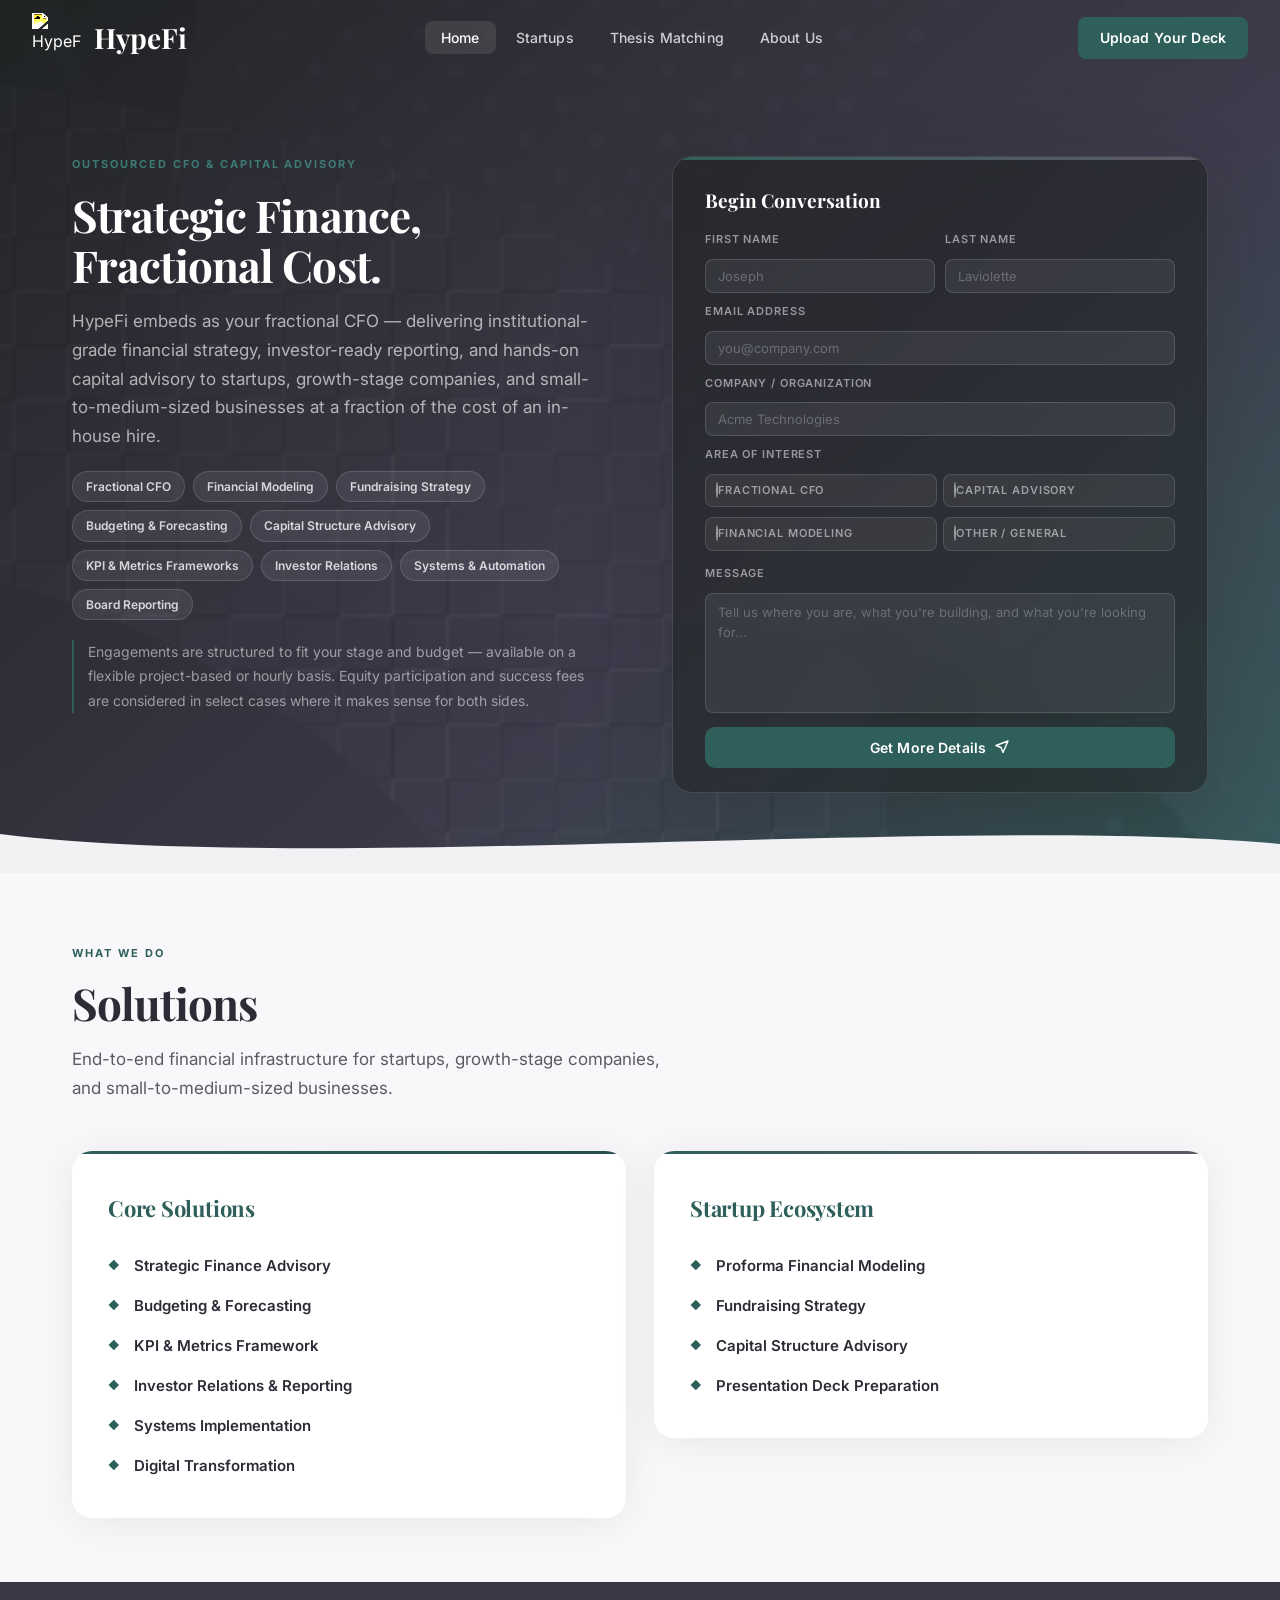
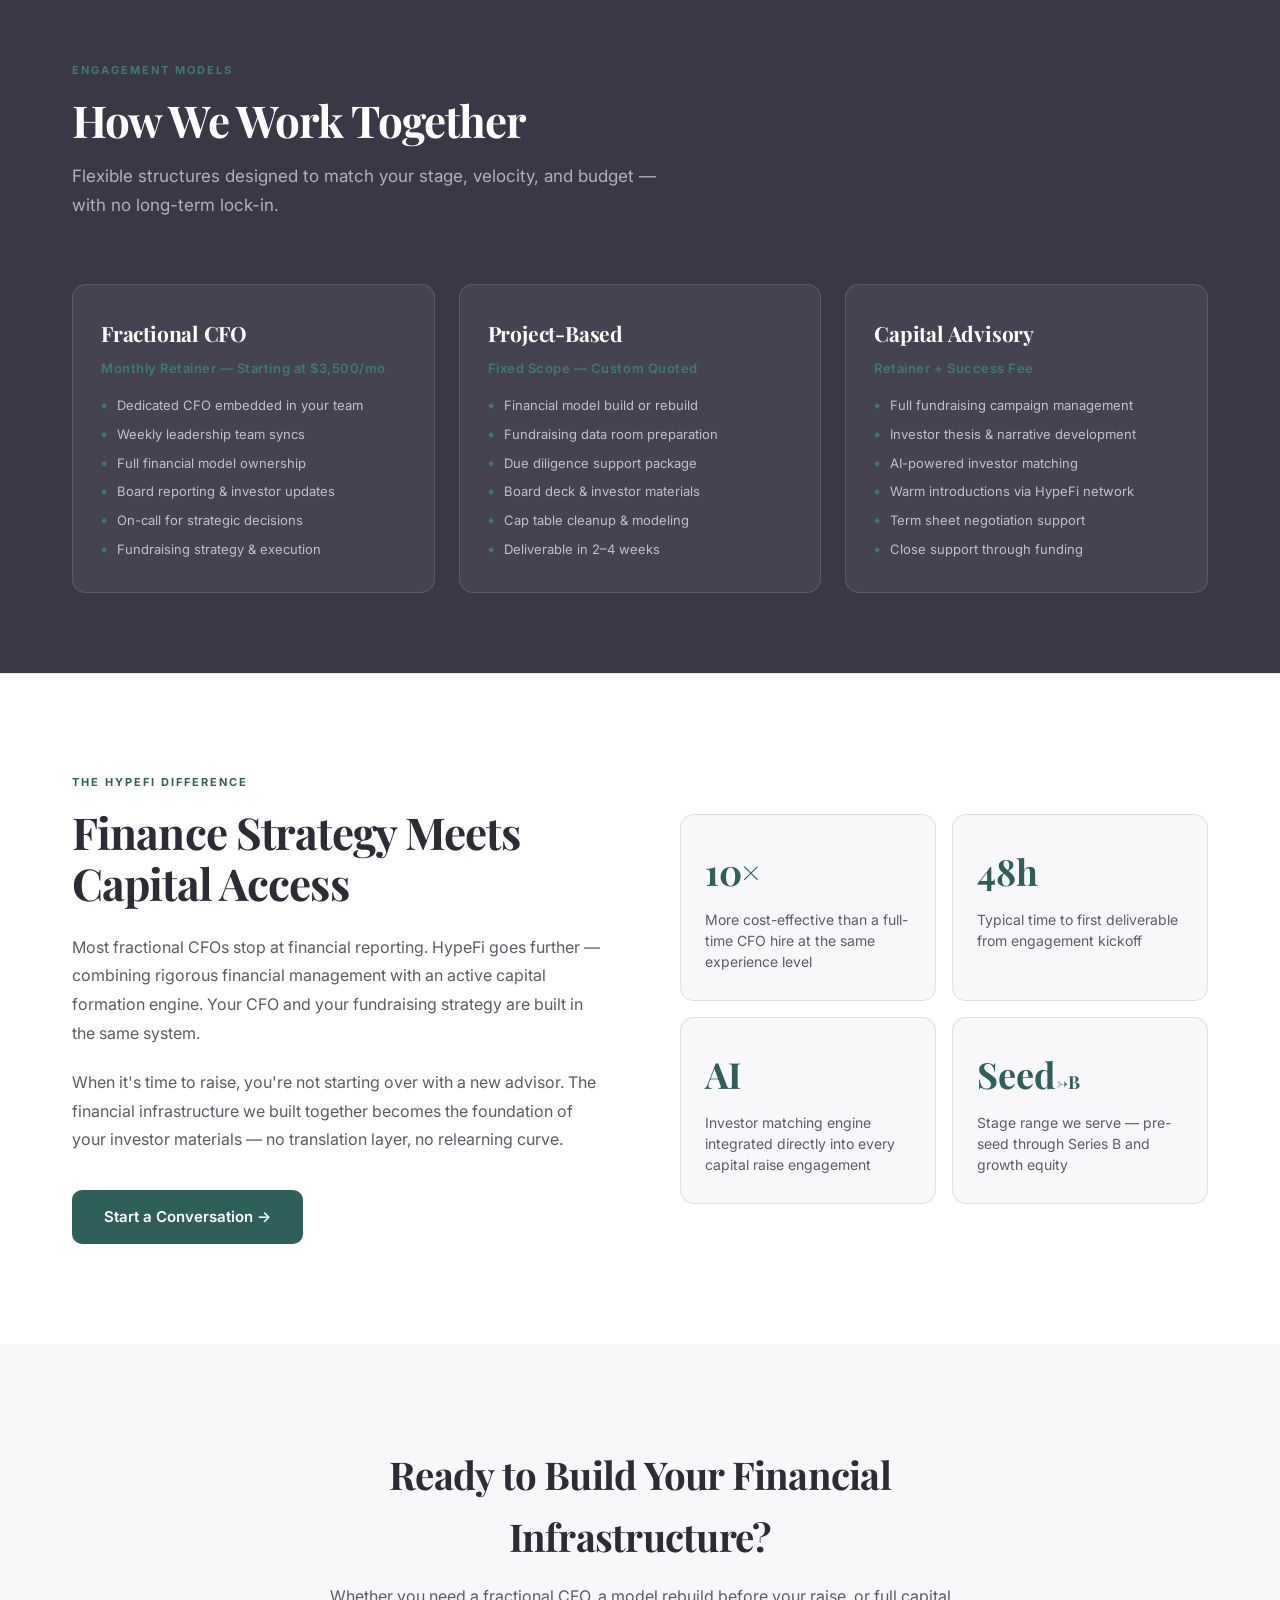
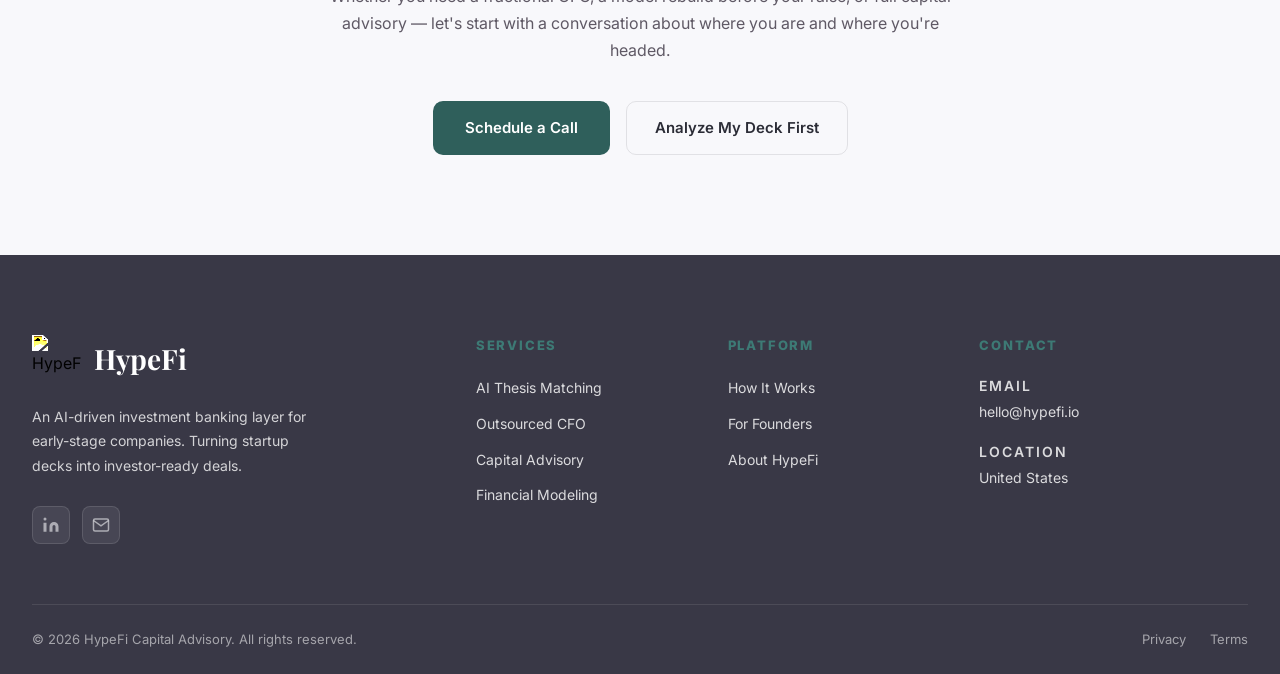
==== index.html @ 44adaf32 "Initial commit — HypeFi.io site" ====
<!DOCTYPE html>
<html lang="en">
<head>
  <meta charset="UTF-8">
  <meta name="viewport" content="width=device-width, initial-scale=1.0">
  <title>HypeFi — Fractional CFO & Capital Advisory</title>
  <meta name="description" content="Strategic financial leadership for early-stage companies. HypeFi provides fractional CFO, financial modeling, fundraising strategy, and capital advisory services.">
  <link rel="stylesheet" href="css/styles.css">
  <style>
    .hero-split {
      display: grid;
      grid-template-columns: 1fr 1fr;
      gap: 64px;
      align-items: start;
      position: relative;
      z-index: 1;
    }
    .hero-form-card {
      background: rgba(30,33,33,0.55);
      backdrop-filter: blur(20px);
      -webkit-backdrop-filter: blur(20px);
      border: 1px solid rgba(242,242,245,0.14);
      border-radius: var(--radius-lg);
      padding: 28px 32px 24px;
      box-shadow: var(--shadow-xl);
      position: relative;
      overflow: hidden;
    }
    .hero-form-card::before {
      content: '';
      position: absolute;
      top: 0; left: 0; right: 0;
      height: 3px;
      background: linear-gradient(90deg, var(--teal), var(--slate-purple));
      border-radius: var(--radius-lg) var(--radius-lg) 0 0;
    }
    .hero-form-title {
      font-family: var(--font-display);
      font-size: 19px;
      font-weight: 700;
      color: var(--soft-white);
      margin-bottom: 16px;
    }
    .hero-form-grid {
      display: grid;
      grid-template-columns: 1fr 1fr;
      gap: 10px;
    }
    .hero-form-grid .full { grid-column: 1 / -1; }
    /* Dark-theme inputs inside the hero card */
    .hero-form-card .form-group label {
      font-size: 11px;
      font-weight: 600;
      text-transform: uppercase;
      letter-spacing: 0.08em;
      color: rgba(242,242,245,0.55);
      margin-bottom: 4px;
      display: block;
    }
    .hero-form-card input,
    .hero-form-card textarea {
      background: rgba(242,242,245,0.07);
      border: 1px solid rgba(242,242,245,0.14);
      color: var(--soft-white);
      border-radius: 8px;
      padding: 8px 12px;
      font-size: 13px;
      width: 100%;
      box-sizing: border-box;
      transition: border-color 0.2s;
    }
    .hero-form-card input::placeholder,
    .hero-form-card textarea::placeholder { color: rgba(242,242,245,0.28); }
    .hero-form-card input:focus,
    .hero-form-card textarea:focus {
      outline: none;
      border-color: var(--teal);
    }
    .hero-form-card textarea { resize: none; }
    .hero-interest-grid {
      display: grid;
      grid-template-columns: 1fr 1fr;
      gap: 6px;
    }
    .hero-form-card .interest-opt {
      background: rgba(242,242,245,0.06);
      border: 1.5px solid rgba(242,242,245,0.13);
      color: rgba(242,242,245,0.75);
      padding: 7px 10px;
      font-size: 12px;
    }
    .hero-form-card .interest-opt.selected {
      border-color: var(--teal);
      background: rgba(47,95,91,0.25);
      color: var(--teal-light);
    }
    .interest-opt {
      display: flex;
      align-items: center;
      gap: 8px;
      border-radius: 8px;
      cursor: pointer;
      font-weight: 500;
      transition: border-color 0.2s, background 0.2s;
    }
    .interest-opt input { display: none; }
    .interest-dot {
      width: 7px; height: 7px;
      border-radius: 50%;
      border: 1.5px solid currentColor;
      flex-shrink: 0;
      transition: background 0.2s;
    }
    .hero-form-card .interest-opt.selected .interest-dot { background: var(--teal-light); }
    .btn-hero-send {
      width: 100%;
      display: flex;
      align-items: center;
      justify-content: center;
      gap: 8px;
      background: var(--teal);
      color: var(--soft-white);
      font-size: 14px;
      font-weight: 600;
      padding: 12px;
      border-radius: 10px;
      margin-top: 14px;
      border: none;
      cursor: pointer;
      transition: background 0.2s, transform 0.2s, box-shadow 0.2s;
      letter-spacing: 0.01em;
    }
    .btn-hero-send:hover {
      background: var(--teal-dark);
      transform: translateY(-1px);
      box-shadow: 0 8px 24px rgba(47,95,91,0.4);
    }
    @media (max-width: 960px) {
      .hero-split { grid-template-columns: 1fr; gap: 48px; }
      .hero-form-card { padding: 24px 20px; }
      .hero-form-grid { grid-template-columns: 1fr; }
      .hero-form-grid .full { grid-column: 1; }
      .hero-interest-grid { grid-template-columns: 1fr; }
    }
  </style>
</head>
<body>

  <!-- ══ Navigation ══════════════════════════════════════════ -->
  <nav class="navbar" id="navbar">
    <div class="nav-container">
      <a href="index.html" class="nav-logo">
        <img src="Graphics/hypefi logo white.png" alt="HypeFi" class="logo-img">
        <span class="logo-name">HypeFi</span>
      </a>
      <ul class="nav-links">
        <li><a href="index.html" class="active">Home</a></li>
        <li><a href="startups.html">Startups</a></li>
        <li><a href="thesis-matching.html">Thesis Matching</a></li>
        <li><a href="about.html">About Us</a></li>
      </ul>
      <a href="thesis-matching.html" class="nav-cta">Upload Your Deck</a>
      <button class="hamburger" id="hamburger" aria-label="Menu">
        <span></span><span></span><span></span>
      </button>
    </div>
  </nav>

  <div class="mobile-nav" id="mobileNav">
    <a href="index.html">Home</a>
    <a href="thesis-matching.html">Thesis Matching</a>
    <a href="startups.html">Startups</a>
    <a href="about.html">About Us</a>
    <a href="thesis-matching.html" class="nav-cta-mobile">Upload Your Deck</a>
  </div>

  <!-- ══ Page Hero ═══════════════════════════════════════════ -->
  <section class="page-hero">
    <div class="container">
      <div class="hero-split">

        <!-- Left: Hero Copy -->
        <div class="page-hero-content">
          <div class="section-label">Outsourced CFO &amp; Capital Advisory</div>
          <h1 class="section-title" style="max-width:560px">Strategic Finance, Fractional Cost.</h1>
          <p class="section-sub" style="margin-bottom:20px">
            HypeFi embeds as your fractional CFO — delivering institutional-grade financial strategy, investor-ready reporting, and hands-on capital advisory to startups, growth-stage companies, and small-to-medium-sized businesses at a fraction of the cost of an in-house hire.
          </p>

          <!-- Services pills -->
          <div style="display:flex;flex-wrap:wrap;gap:8px;margin-bottom:20px">
            <span style="font-size:12px;font-weight:600;color:rgba(242,242,245,0.85);background:rgba(242,242,245,0.08);border:1px solid rgba(242,242,245,0.15);border-radius:100px;padding:5px 13px">Fractional CFO</span>
            <span style="font-size:12px;font-weight:600;color:rgba(242,242,245,0.85);background:rgba(242,242,245,0.08);border:1px solid rgba(242,242,245,0.15);border-radius:100px;padding:5px 13px">Financial Modeling</span>
            <span style="font-size:12px;font-weight:600;color:rgba(242,242,245,0.85);background:rgba(242,242,245,0.08);border:1px solid rgba(242,242,245,0.15);border-radius:100px;padding:5px 13px">Fundraising Strategy</span>
            <span style="font-size:12px;font-weight:600;color:rgba(242,242,245,0.85);background:rgba(242,242,245,0.08);border:1px solid rgba(242,242,245,0.15);border-radius:100px;padding:5px 13px">Budgeting &amp; Forecasting</span>
            <span style="font-size:12px;font-weight:600;color:rgba(242,242,245,0.85);background:rgba(242,242,245,0.08);border:1px solid rgba(242,242,245,0.15);border-radius:100px;padding:5px 13px">Capital Structure Advisory</span>
            <span style="font-size:12px;font-weight:600;color:rgba(242,242,245,0.85);background:rgba(242,242,245,0.08);border:1px solid rgba(242,242,245,0.15);border-radius:100px;padding:5px 13px">KPI &amp; Metrics Frameworks</span>
            <span style="font-size:12px;font-weight:600;color:rgba(242,242,245,0.85);background:rgba(242,242,245,0.08);border:1px solid rgba(242,242,245,0.15);border-radius:100px;padding:5px 13px">Investor Relations</span>
            <span style="font-size:12px;font-weight:600;color:rgba(242,242,245,0.85);background:rgba(242,242,245,0.08);border:1px solid rgba(242,242,245,0.15);border-radius:100px;padding:5px 13px">Systems &amp; Automation</span>
            <span style="font-size:12px;font-weight:600;color:rgba(242,242,245,0.85);background:rgba(242,242,245,0.08);border:1px solid rgba(242,242,245,0.15);border-radius:100px;padding:5px 13px">Board Reporting</span>
          </div>

          <!-- Pricing note -->
          <p style="font-size:14px;color:rgba(242,242,245,0.55);line-height:1.75;border-left:2px solid var(--teal);padding-left:14px;margin:0">
            Engagements are structured to fit your stage and budget — available on a flexible project-based or hourly basis. Equity participation and success fees are considered in select cases where it makes sense for both sides.
          </p>
        </div>

        <!-- Right: Free Consultation Form -->
        <div class="hero-form-card">
          <h3 class="hero-form-title">Begin Conversation</h3>
          <div class="hero-form-grid">
            <div class="form-group">
              <label for="h-first">First Name</label>
              <input type="text" id="h-first" placeholder="Joseph">
            </div>
            <div class="form-group">
              <label for="h-last">Last Name</label>
              <input type="text" id="h-last" placeholder="Laviolette">
            </div>
            <div class="form-group full">
              <label for="h-email">Email Address</label>
              <input type="email" id="h-email" placeholder="you@company.com">
            </div>
            <div class="form-group full">
              <label for="h-company">Company / Organization</label>
              <input type="text" id="h-company" placeholder="Acme Technologies">
            </div>
            <div class="form-group full">
              <label>Area of Interest</label>
              <div class="hero-interest-grid">
                <label class="interest-opt">
                  <input type="checkbox" value="cfo">
                  <span class="interest-dot"></span>
                  Fractional CFO
                </label>
                <label class="interest-opt">
                  <input type="checkbox" value="advisory">
                  <span class="interest-dot"></span>
                  Capital Advisory
                </label>
                <label class="interest-opt">
                  <input type="checkbox" value="modeling">
                  <span class="interest-dot"></span>
                  Financial Modeling
                </label>
                <label class="interest-opt">
                  <input type="checkbox" value="other">
                  <span class="interest-dot"></span>
                  Other / General
                </label>
              </div>
            </div>
            <div class="form-group full">
              <label for="h-message">Message</label>
              <textarea id="h-message" rows="3" placeholder="Tell us where you are, what you're building, and what you're looking for..."></textarea>
            </div>
          </div>
          <button class="btn-hero-send" id="heroConsultSubmit">
            Get More Details
            <svg width="16" height="16" viewBox="0 0 16 16" fill="none" aria-hidden="true">
              <path d="M14 2L2 6.5l5 2 2 5L14 2z" stroke="currentColor" stroke-width="1.4" stroke-linejoin="round"/>
            </svg>
          </button>
        </div>

      </div>
    </div>
    <div class="page-hero-wave" aria-hidden="true">
      <svg viewBox="0 0 1440 60" preserveAspectRatio="none" xmlns="http://www.w3.org/2000/svg">
        <path d="M0,20 C360,60 1080,0 1440,30 L1440,60 L0,60 Z" fill="#F2F2F5"/>
      </svg>
    </div>
  </section>

  <!-- ══ Solutions ══════════════════════════════════════════ -->
  <section style="background:var(--off-white);padding:72px 0 64px">
    <div class="container">
      <div class="section-label">What We Do</div>
      <h2 class="section-title">Solutions</h2>
      <p class="section-sub" style="margin-bottom:48px">End-to-end financial infrastructure for startups, growth-stage companies, and small-to-medium-sized businesses.</p>

      <div style="display:grid;grid-template-columns:1fr 1fr;gap:28px;align-items:start">

        <!-- Core Solutions -->
        <div style="background:var(--white);border-radius:var(--radius-lg);padding:40px 36px;box-shadow:0 4px 40px rgba(0,0,0,0.07);position:relative;overflow:hidden">
          <div style="position:absolute;top:0;left:0;right:0;height:3px;background:linear-gradient(90deg,var(--teal),var(--teal-dark))"></div>
          <h3 style="font-family:var(--font-display);font-size:22px;font-weight:700;color:var(--teal);margin-bottom:28px;letter-spacing:-0.01em">Core Solutions</h3>
          <ul style="list-style:none;padding:0;margin:0;display:flex;flex-direction:column;gap:16px">
            <li style="display:flex;align-items:center;gap:14px">
              <span style="color:var(--teal);font-size:11px;flex-shrink:0">◆</span>
              <span style="font-size:15px;font-weight:600;color:var(--charcoal)">Strategic Finance Advisory</span>
            </li>
            <li style="display:flex;align-items:center;gap:14px">
              <span style="color:var(--teal);font-size:11px;flex-shrink:0">◆</span>
              <span style="font-size:15px;font-weight:600;color:var(--charcoal)">Budgeting &amp; Forecasting</span>
            </li>
            <li style="display:flex;align-items:center;gap:14px">
              <span style="color:var(--teal);font-size:11px;flex-shrink:0">◆</span>
              <span style="font-size:15px;font-weight:600;color:var(--charcoal)">KPI &amp; Metrics Framework</span>
            </li>
            <li style="display:flex;align-items:center;gap:14px">
              <span style="color:var(--teal);font-size:11px;flex-shrink:0">◆</span>
              <span style="font-size:15px;font-weight:600;color:var(--charcoal)">Investor Relations &amp; Reporting</span>
            </li>
            <li style="display:flex;align-items:center;gap:14px">
              <span style="color:var(--teal);font-size:11px;flex-shrink:0">◆</span>
              <span style="font-size:15px;font-weight:600;color:var(--charcoal)">Systems Implementation</span>
            </li>
            <li style="display:flex;align-items:center;gap:14px">
              <span style="color:var(--teal);font-size:11px;flex-shrink:0">◆</span>
              <span style="font-size:15px;font-weight:600;color:var(--charcoal)">Digital Transformation</span>
            </li>
          </ul>
        </div>

        <!-- Startup Ecosystem -->
        <div style="background:var(--white);border-radius:var(--radius-lg);padding:40px 36px;box-shadow:0 4px 40px rgba(0,0,0,0.07);position:relative;overflow:hidden">
          <div style="position:absolute;top:0;left:0;right:0;height:3px;background:linear-gradient(90deg,var(--teal),var(--slate-purple))"></div>
          <h3 style="font-family:var(--font-display);font-size:22px;font-weight:700;color:var(--teal);margin-bottom:28px;letter-spacing:-0.01em">Startup Ecosystem</h3>
          <ul style="list-style:none;padding:0;margin:0;display:flex;flex-direction:column;gap:16px">
            <li style="display:flex;align-items:center;gap:14px">
              <span style="color:var(--teal);font-size:11px;flex-shrink:0">◆</span>
              <span style="font-size:15px;font-weight:600;color:var(--charcoal)">Proforma Financial Modeling</span>
            </li>
            <li style="display:flex;align-items:center;gap:14px">
              <span style="color:var(--teal);font-size:11px;flex-shrink:0">◆</span>
              <span style="font-size:15px;font-weight:600;color:var(--charcoal)">Fundraising Strategy</span>
            </li>
            <li style="display:flex;align-items:center;gap:14px">
              <span style="color:var(--teal);font-size:11px;flex-shrink:0">◆</span>
              <span style="font-size:15px;font-weight:600;color:var(--charcoal)">Capital Structure Advisory</span>
            </li>
            <li style="display:flex;align-items:center;gap:14px">
              <span style="color:var(--teal);font-size:11px;flex-shrink:0">◆</span>
              <span style="font-size:15px;font-weight:600;color:var(--charcoal)">Presentation Deck Preparation</span>
            </li>
          </ul>
        </div>

      </div>
    </div>
  </section>

  <!-- ══ Engagement Models ════════════════════════════════════ -->
  <section class="engagement-section">
    <div class="container">
      <div class="section-label">Engagement Models</div>
      <h2 class="section-title">How We Work Together</h2>
      <p class="section-sub">Flexible structures designed to match your stage, velocity, and budget — with no long-term lock-in.</p>

      <div class="engagement-grid">

        <div class="engagement-card">
          <h3 class="engagement-title">Fractional CFO</h3>
          <p class="engagement-price">Monthly Retainer — Starting at $3,500/mo</p>
          <ul class="engagement-list">
            <li>Dedicated CFO embedded in your team</li>
            <li>Weekly leadership team syncs</li>
            <li>Full financial model ownership</li>
            <li>Board reporting & investor updates</li>
            <li>On-call for strategic decisions</li>
            <li>Fundraising strategy & execution</li>
          </ul>
        </div>

        <div class="engagement-card">
          <h3 class="engagement-title">Project-Based</h3>
          <p class="engagement-price">Fixed Scope — Custom Quoted</p>
          <ul class="engagement-list">
            <li>Financial model build or rebuild</li>
            <li>Fundraising data room preparation</li>
            <li>Due diligence support package</li>
            <li>Board deck & investor materials</li>
            <li>Cap table cleanup & modeling</li>
            <li>Deliverable in 2–4 weeks</li>
          </ul>
        </div>

        <div class="engagement-card">
          <h3 class="engagement-title">Capital Advisory</h3>
          <p class="engagement-price">Retainer + Success Fee</p>
          <ul class="engagement-list">
            <li>Full fundraising campaign management</li>
            <li>Investor thesis & narrative development</li>
            <li>AI-powered investor matching</li>
            <li>Warm introductions via HypeFi network</li>
            <li>Term sheet negotiation support</li>
            <li>Close support through funding</li>
          </ul>
        </div>

      </div>
    </div>
  </section>

  <!-- ══ Why HypeFi CFO ═══════════════════════════════════════ -->
  <section style="background:var(--white);padding:100px 0;border-top:1px solid var(--border)">
    <div class="container">
      <div style="display:grid;grid-template-columns:1fr 1fr;gap:80px;align-items:center">
        <div>
          <div class="section-label">The HypeFi Difference</div>
          <h2 class="section-title" style="margin-bottom:24px">Finance Strategy Meets Capital Access</h2>
          <p style="font-size:16px;color:var(--text-secondary);line-height:1.8;margin-bottom:20px">
            Most fractional CFOs stop at financial reporting. HypeFi goes further — combining rigorous financial management with an active capital formation engine. Your CFO and your fundraising strategy are built in the same system.
          </p>
          <p style="font-size:16px;color:var(--text-secondary);line-height:1.8;margin-bottom:36px">
            When it's time to raise, you're not starting over with a new advisor. The financial infrastructure we built together becomes the foundation of your investor materials — no translation layer, no relearning curve.
          </p>
          <a href="about.html#contact" class="btn-primary" style="display:inline-flex;align-items:center;gap:8px;background:var(--teal);color:var(--soft-white);font-size:15px;font-weight:600;padding:15px 32px;border-radius:10px;text-decoration:none;transition:background 0.2s">
            Start a Conversation →
          </a>
        </div>
        <div style="display:grid;grid-template-columns:1fr 1fr;gap:16px">
          <div style="background:var(--off-white);border:1px solid var(--border);border-radius:var(--radius-md);padding:28px 24px">
            <div style="font-family:var(--font-display);font-size:36px;font-weight:700;color:var(--teal);margin-bottom:8px">10×</div>
            <div style="font-size:14px;color:var(--text-secondary);line-height:1.5">More cost-effective than a full-time CFO hire at the same experience level</div>
          </div>
          <div style="background:var(--off-white);border:1px solid var(--border);border-radius:var(--radius-md);padding:28px 24px">
            <div style="font-family:var(--font-display);font-size:36px;font-weight:700;color:var(--teal);margin-bottom:8px">48h</div>
            <div style="font-size:14px;color:var(--text-secondary);line-height:1.5">Typical time to first deliverable from engagement kickoff</div>
          </div>
          <div style="background:var(--off-white);border:1px solid var(--border);border-radius:var(--radius-md);padding:28px 24px">
            <div style="font-family:var(--font-display);font-size:36px;font-weight:700;color:var(--teal);margin-bottom:8px">AI</div>
            <div style="font-size:14px;color:var(--text-secondary);line-height:1.5">Investor matching engine integrated directly into every capital raise engagement</div>
          </div>
          <div style="background:var(--off-white);border:1px solid var(--border);border-radius:var(--radius-md);padding:28px 24px">
            <div style="font-family:var(--font-display);font-size:36px;font-weight:700;color:var(--teal);margin-bottom:8px">Seed<span style="font-size:18px">→B</span></div>
            <div style="font-size:14px;color:var(--text-secondary);line-height:1.5">Stage range we serve — pre-seed through Series B and growth equity</div>
          </div>
        </div>
      </div>
    </div>
  </section>

  <!-- ══ CTA ══════════════════════════════════════════════════ -->
  <section class="cta-section">
    <div class="cta-inner">
      <h2 class="cta-title">Ready to Build Your Financial Infrastructure?</h2>
      <p class="cta-sub">Whether you need a fractional CFO, a model rebuild before your raise, or full capital advisory — let's start with a conversation about where you are and where you're headed.</p>
      <div class="cta-buttons">
        <a href="about.html#contact" class="btn-primary">Schedule a Call</a>
        <a href="thesis-matching.html" class="btn-secondary">Analyze My Deck First</a>
      </div>
    </div>
  </section>

  <!-- ══ Footer ═══════════════════════════════════════════════ -->
  <footer class="footer">
    <div class="footer-bg" aria-hidden="true"></div>
    <div class="footer-content">
      <div class="footer-grid">
        <div class="footer-brand">
          <div class="footer-logo">
            <img src="Graphics/hypefi logo white.png" alt="HypeFi" class="logo-img">
            <span class="logo-name">HypeFi</span>
          </div>
          <p class="footer-brand-desc">An AI-driven investment banking layer for early-stage companies. Turning startup decks into investor-ready deals.</p>
          <div class="footer-socials">
            <a href="https://www.linkedin.com/in/josephlaviolette/" target="_blank" rel="noopener" class="social-link" aria-label="LinkedIn">
              <svg width="18" height="18" viewBox="0 0 24 24" fill="currentColor" aria-hidden="true"><path d="M16 8a6 6 0 016 6v7h-4v-7a2 2 0 00-2-2 2 2 0 00-2 2v7h-4v-7a6 6 0 016-6zM2 9h4v12H2z"/><circle cx="4" cy="4" r="2"/></svg>
            </a>
            <a href="mailto:hello@hypefi.io" class="social-link" aria-label="Email">
              <svg width="18" height="18" viewBox="0 0 24 24" fill="none" stroke="currentColor" stroke-width="2" aria-hidden="true"><path d="M4 4h16c1.1 0 2 .9 2 2v12c0 1.1-.9 2-2 2H4c-1.1 0-2-.9-2-2V6c0-1.1.9-2 2-2z"/><polyline points="22,6 12,13 2,6"/></svg>
            </a>
          </div>
        </div>
        <div class="footer-col">
          <h4 class="footer-col-title">Services</h4>
          <ul class="footer-links">
            <li><a href="thesis-matching.html">AI Thesis Matching</a></li>
            <li><a href="index.html">Outsourced CFO</a></li>
            <li><a href="index.html">Capital Advisory</a></li>
            <li><a href="index.html">Financial Modeling</a></li>
          </ul>
        </div>
        <div class="footer-col">
          <h4 class="footer-col-title">Platform</h4>
          <ul class="footer-links">
            <li><a href="startups.html#process">How It Works</a></li>
            <li><a href="thesis-matching.html">For Founders</a></li>
            <li><a href="about.html">About HypeFi</a></li>
          </ul>
        </div>
        <div class="footer-col">
          <h4 class="footer-col-title">Contact</h4>
          <ul class="footer-contact">
            <li><span class="contact-label">Email</span><a href="mailto:hello@hypefi.io">hello@hypefi.io</a></li>
            <li><span class="contact-label">Location</span><span>United States</span></li>
          </ul>
        </div>
      </div>
      <div class="footer-bottom">
        <p>© 2026 HypeFi Capital Advisory. All rights reserved.</p>
        <div class="footer-legal"><a href="#">Privacy</a><a href="#">Terms</a></div>
      </div>
    </div>
  </footer>

  <script src="js/main.js"></script>
  <script>
    document.querySelectorAll('.hero-form-card .interest-opt').forEach(opt => {
      opt.addEventListener('click', () => opt.classList.toggle('selected'));
    });
    document.getElementById('heroConsultSubmit')?.addEventListener('click', function() {
      this.textContent = '✓ Submitted — We\'ll be in touch soon.';
      this.style.background = 'var(--teal)';
      this.disabled = true;
    });
  </script>
</body>
</html>
---- css/styles.css ----
/* ============================================================
   HypeFi — Global Styles
   ============================================================ */

@import url('https://fonts.googleapis.com/css2?family=Playfair+Display:ital,wght@0,400;0,500;0,600;0,700;1,400;1,600&family=Inter:wght@300;400;500;600;700&display=swap');

/* ── Variables ─────────────────────────────────────────────── */
:root {
  --primary:        #3A3847;
  --primary-dark:   #2d2b38;
  --teal:           #2F5F5B;
  --teal-dark:      #264f4b;
  --teal-light:     #3d7a75;
  --charcoal:       #2B2C36;
  --charcoal-deep:  #1E2121;
  --off-white:      #F8F8FB;
  --off-white-cool: #DADDDC;
  --slate-purple:   #5F5965;
  --soft-white:     #ffffff;
  --white:          #ffffff;
  --text-primary:   #2B2C36;
  --text-secondary: #5F5965;
  --text-muted:     #888896;
  --border:         rgba(58,56,71,0.12);

  --font-display: 'Playfair Display', Georgia, serif;
  --font-body:    'Inter', -apple-system, sans-serif;

  --nav-h:     76px;
  --radius-sm: 8px;
  --radius-md: 14px;
  --radius-lg: 20px;

  --shadow-sm: 0 2px 12px rgba(30,33,33,0.08);
  --shadow-md: 0 8px 32px rgba(30,33,33,0.12);
  --shadow-lg: 0 20px 60px rgba(30,33,33,0.18);
  --shadow-xl: 0 32px 80px rgba(30,33,33,0.22);
}

/* ── Reset ─────────────────────────────────────────────────── */
*, *::before, *::after { box-sizing: border-box; margin: 0; padding: 0; }
html { scroll-behavior: smooth; }
body {
  font-family: var(--font-body);
  font-size: 16px;
  line-height: 1.6;
  color: var(--text-primary);
  background: var(--off-white);
  -webkit-font-smoothing: antialiased;
}
img { max-width: 100%; display: block; }
a { color: inherit; text-decoration: none; }
ul { list-style: none; }
button { border: none; background: none; cursor: pointer; font-family: var(--font-body); }

/* ── Layout Helpers ─────────────────────────────────────────── */
.container {
  width: 100%;
  max-width: 1200px;
  margin: 0 auto;
  padding: 0 32px;
}

/* ── Navigation ─────────────────────────────────────────────── */
.navbar {
  position: fixed;
  top: 0; left: 0; right: 0;
  z-index: 1000;
  height: var(--nav-h);
  transition: background 0.35s ease, box-shadow 0.35s ease, backdrop-filter 0.35s ease;
  background: transparent;
}
.navbar.scrolled {
  background: var(--primary);
  box-shadow: 0 2px 24px rgba(30,33,33,0.28);
}
.nav-container {
  max-width: 1280px;
  margin: 0 auto;
  padding: 0 32px;
  height: 100%;
  display: flex;
  align-items: center;
  gap: 32px;
}
.nav-logo {
  display: flex;
  align-items: center;
  gap: 12px;
  flex-shrink: 0;
  text-decoration: none;
}
.logo-img {
  width: 50px;
  height: 50px;
  object-fit: contain;
  flex-shrink: 0;
  filter: invert(1) brightness(10);
  mix-blend-mode: screen;
}
.logo-text {
  display: flex;
  flex-direction: column;
  line-height: 1.15;
}
.logo-name {
  font-family: var(--font-display);
  font-size: 28px;
  font-weight: 700;
  color: var(--soft-white);
  letter-spacing: -0.01em;
}
.logo-tagline {
  font-size: 10px;
  font-weight: 500;
  color: rgba(242,242,245,0.6);
  letter-spacing: 0.12em;
  text-transform: uppercase;
}
.nav-links {
  display: flex;
  align-items: center;
  gap: 4px;
  margin: 0 auto;
}
.nav-links a {
  font-size: 14px;
  font-weight: 500;
  color: rgba(242,242,245,0.82);
  padding: 8px 16px;
  border-radius: 8px;
  transition: color 0.2s, background 0.2s;
  letter-spacing: 0.01em;
}
.nav-links a:hover,
.nav-links a.active {
  color: var(--soft-white);
  background: rgba(242,242,245,0.1);
}
.nav-cta {
  flex-shrink: 0;
  background: var(--teal);
  color: var(--soft-white);
  font-size: 14px;
  font-weight: 600;
  padding: 10px 22px;
  border-radius: 8px;
  transition: background 0.2s, transform 0.2s;
  letter-spacing: 0.01em;
}
.nav-cta:hover { background: var(--teal-dark); transform: translateY(-1px); }
.hamburger {
  display: none;
  flex-direction: column;
  gap: 5px;
  padding: 8px;
  margin-left: auto;
}
.hamburger span {
  width: 22px;
  height: 2px;
  background: var(--soft-white);
  border-radius: 2px;
  transition: transform 0.3s, opacity 0.3s;
}
.hamburger.open span:nth-child(1) { transform: translateY(7px) rotate(45deg); }
.hamburger.open span:nth-child(2) { opacity: 0; }
.hamburger.open span:nth-child(3) { transform: translateY(-7px) rotate(-45deg); }

/* Mobile Nav Overlay */
.mobile-nav {
  display: none;
  position: fixed;
  top: var(--nav-h);
  left: 0; right: 0;
  background: var(--primary);
  z-index: 999;
  padding: 24px 32px 32px;
  border-top: 1px solid rgba(242,242,245,0.1);
  flex-direction: column;
  gap: 4px;
}
.mobile-nav.open { display: flex; }
.mobile-nav a {
  font-size: 16px;
  font-weight: 500;
  color: rgba(242,242,245,0.82);
  padding: 12px 16px;
  border-radius: 8px;
  transition: background 0.2s, color 0.2s;
}
.mobile-nav a:hover { color: var(--soft-white); background: rgba(242,242,245,0.08); }
.mobile-nav .nav-cta-mobile {
  background: var(--teal);
  color: var(--soft-white);
  text-align: center;
  margin-top: 12px;
  font-weight: 600;
  padding: 14px;
}

/* ── Hero Section ───────────────────────────────────────────── */
.hero {
  position: relative;
  display: flex;
  flex-direction: column;
  background-color: var(--primary);
  background-image: url('../Graphics/Hero Design 1 - header section.png');
  background-size: cover;
  background-position: center center;
  background-repeat: no-repeat;
}
.hero::before {
  content: '';
  position: absolute;
  inset: 0;
  background: linear-gradient(
    140deg,
    rgba(30,33,33,0.90) 0%,
    rgba(58,56,71,0.82) 45%,
    rgba(47,95,91,0.68) 100%
  );
}
.hero-content {
  position: relative;
  z-index: 1;
  flex: 1;
  display: grid;
  grid-template-columns: 1fr 1fr;
  gap: 60px;
  align-items: center;
  max-width: 1280px;
  margin: 0 auto;
  padding: calc(var(--nav-h) + 55px) 32px 75px;
  width: 100%;
}

/* Hero Left */
.hero-left { color: var(--soft-white); }
.hero-eyebrow {
  display: inline-flex;
  align-items: center;
  gap: 10px;
  font-size: 12px;
  font-weight: 600;
  letter-spacing: 0.16em;
  text-transform: uppercase;
  color: var(--teal-light);
  margin-bottom: 24px;
}
.hero-eyebrow::before {
  content: '';
  width: 28px;
  height: 1.5px;
  background: var(--teal-light);
}
.hero-headline {
  font-family: var(--font-display);
  font-size: clamp(38px, 4.5vw, 60px);
  font-weight: 700;
  line-height: 1.1;
  letter-spacing: -0.02em;
  margin-bottom: 24px;
  color: var(--soft-white);
}
.hero-headline em {
  font-style: italic;
  color: var(--teal-light);
}
.hero-sub {
  font-size: 17px;
  line-height: 1.7;
  color: rgba(242,242,245,0.72);
  margin-bottom: 44px;
  max-width: 520px;
}
.hero-stats {
  display: flex;
  align-items: center;
  gap: 0;
}
.stat { text-align: center; padding: 0 28px; }
.stat:first-child { padding-left: 0; }
.stat-num {
  display: block;
  font-family: var(--font-display);
  font-size: 28px;
  font-weight: 700;
  color: var(--soft-white);
  line-height: 1;
  margin-bottom: 4px;
}
.stat-label {
  font-size: 11px;
  font-weight: 500;
  color: rgba(242,242,245,0.5);
  text-transform: uppercase;
  letter-spacing: 0.1em;
}
.stat-divider {
  width: 1px;
  height: 40px;
  background: rgba(242,242,245,0.18);
}

/* Hero Right Card */
.hero-right { display: flex; justify-content: flex-end; }
.hero-card {
  background: rgba(30,33,33,0.55);
  backdrop-filter: blur(20px);
  -webkit-backdrop-filter: blur(20px);
  border: 1px solid rgba(242,242,245,0.14);
  border-radius: var(--radius-lg);
  padding: 40px 36px;
  width: 100%;
  max-width: 440px;
  box-shadow: var(--shadow-xl);
  position: relative;
  overflow: hidden;
}
.hero-card::before {
  content: '';
  position: absolute;
  top: 0; left: 0; right: 0;
  height: 3px;
  background: linear-gradient(90deg, var(--teal), var(--slate-purple));
  border-radius: var(--radius-lg) var(--radius-lg) 0 0;
}
.card-badge {
  display: inline-block;
  background: rgba(47,95,91,0.3);
  border: 1px solid rgba(47,95,91,0.5);
  color: var(--teal-light);
  font-size: 11px;
  font-weight: 600;
  letter-spacing: 0.12em;
  text-transform: uppercase;
  padding: 5px 12px;
  border-radius: 100px;
  margin-bottom: 20px;
}
.card-title {
  font-family: var(--font-display);
  font-size: 24px;
  font-weight: 700;
  color: var(--soft-white);
  line-height: 1.25;
  margin-bottom: 14px;
  letter-spacing: -0.01em;
}
.card-sub {
  font-size: 14px;
  color: rgba(242,242,245,0.6);
  margin-bottom: 20px;
}
.card-features {
  display: flex;
  flex-direction: column;
  gap: 12px;
  margin-bottom: 32px;
}
.card-features li {
  display: flex;
  align-items: flex-start;
  gap: 10px;
  font-size: 14px;
  color: rgba(242,242,245,0.85);
  line-height: 1.5;
}
.feature-icon {
  color: var(--teal-light);
  font-size: 8px;
  margin-top: 5px;
  flex-shrink: 0;
}
.card-cta {
  display: flex;
  align-items: center;
  justify-content: center;
  gap: 10px;
  background: var(--teal);
  color: var(--soft-white);
  font-size: 15px;
  font-weight: 600;
  padding: 15px 28px;
  border-radius: 10px;
  width: 100%;
  transition: background 0.2s, transform 0.2s, box-shadow 0.2s;
  letter-spacing: 0.01em;
  margin-bottom: 14px;
}
.card-cta:hover {
  background: var(--teal-dark);
  transform: translateY(-2px);
  box-shadow: 0 8px 24px rgba(47,95,91,0.4);
}
.card-note {
  text-align: center;
  font-size: 12px;
  color: rgba(242,242,245,0.4);
  letter-spacing: 0.02em;
}

/* Wave Transition */
.hero-wave {
  position: absolute;
  bottom: -1px;
  left: 0; right: 0;
  z-index: 2;
  line-height: 0;
}
.hero-wave svg {
  width: 100%;
  height: 80px;
  display: block;
}

/* ── Section Shared Styles ──────────────────────────────────── */
.section-label {
  font-size: 11px;
  font-weight: 700;
  letter-spacing: 0.18em;
  text-transform: uppercase;
  color: var(--teal);
  margin-bottom: 16px;
}
.section-title {
  font-family: var(--font-display);
  font-size: clamp(30px, 3.5vw, 44px);
  font-weight: 700;
  color: var(--charcoal);
  line-height: 1.15;
  letter-spacing: -0.02em;
  margin-bottom: 16px;
}
.section-sub {
  font-size: 17px;
  color: var(--text-secondary);
  line-height: 1.7;
  max-width: 620px;
  margin-bottom: 64px;
}

/* ── Process Section ────────────────────────────────────────── */
.process-section {
  background: var(--off-white);
  padding: 120px 0 100px;
}
.process-grid {
  display: flex;
  align-items: flex-start;
  gap: 0;
  margin-bottom: 48px;
}
.process-step {
  flex: 1;
  min-width: 0;
  background: var(--white);
  border: 1px solid var(--border);
  border-radius: var(--radius-md);
  padding: 28px 20px 24px;
  transition: transform 0.25s, box-shadow 0.25s, border-color 0.25s;
  position: relative;
  overflow: hidden;
}
.process-step::before {
  content: '';
  position: absolute;
  top: 0; left: 0; right: 0;
  height: 2px;
  background: linear-gradient(90deg, var(--teal), transparent);
  opacity: 0;
  transition: opacity 0.25s;
}
.process-step:hover {
  transform: translateY(-4px);
  box-shadow: var(--shadow-md);
  border-color: rgba(47,95,91,0.25);
}
.process-step:hover::before { opacity: 1; }

.step-number {
  font-family: var(--font-display);
  font-size: 36px;
  font-weight: 700;
  color: var(--off-white);
  line-height: 1;
  margin-bottom: 12px;
  letter-spacing: -0.03em;
  -webkit-text-stroke: 1.5px var(--off-white-cool);
  color: transparent;
}
.step-icon {
  font-size: 24px;
  margin-bottom: 14px;
  line-height: 1;
  display: block;
}
.step-title {
  font-family: var(--font-display);
  font-size: 18px;
  font-weight: 700;
  color: var(--charcoal);
  margin-bottom: 4px;
  letter-spacing: -0.01em;
}
.step-subtitle {
  font-size: 11px;
  font-weight: 600;
  color: var(--teal);
  letter-spacing: 0.08em;
  text-transform: uppercase;
  margin-bottom: 12px;
}
.step-desc {
  font-size: 13px;
  color: var(--text-secondary);
  line-height: 1.6;
}

.process-connector {
  flex-shrink: 0;
  padding: 38px 10px 0;
  color: var(--off-white-cool);
  font-size: 18px;
  user-select: none;
}

.process-insight {
  background: var(--white);
  border: 1px solid var(--border);
  border-left: 3px solid var(--teal);
  border-radius: var(--radius-md);
  padding: 20px 28px;
}
.insight-inner {
  display: flex;
  align-items: flex-start;
  gap: 16px;
}
.insight-icon {
  color: var(--teal);
  font-size: 10px;
  margin-top: 5px;
  flex-shrink: 0;
}
.insight-inner p {
  font-size: 14px;
  color: var(--text-secondary);
  line-height: 1.65;
}
.insight-inner strong { color: var(--charcoal); }

/* ── Segment Section ────────────────────────────────────────── */
.segment-section {
  background: var(--white);
  padding: 100px 0 120px;
  border-top: 1px solid var(--border);
}
.segment-grid {
  display: grid;
  grid-template-columns: repeat(3, 1fr);
  gap: 28px;
}
.segment-card {
  background: var(--off-white);
  border: 1px solid var(--border);
  border-radius: var(--radius-lg);
  padding: 40px 32px;
  position: relative;
  transition: transform 0.25s, box-shadow 0.25s, border-color 0.25s;
}
.segment-card:hover {
  transform: translateY(-6px);
  box-shadow: var(--shadow-lg);
}
.segment-card--featured {
  background: var(--primary);
  border-color: var(--primary);
  color: var(--soft-white);
}
.segment-card--featured .segment-title,
.segment-card--featured .segment-sub { color: var(--soft-white); }
.segment-card--featured .segment-sub { color: rgba(242,242,245,0.65); }
.segment-card--featured .segment-list li { color: rgba(242,242,245,0.82); }
.segment-card--featured .segment-list li::before { color: var(--teal-light); }
.segment-card--featured .segment-icon { color: var(--teal-light); }
.segment-card--featured:hover { box-shadow: 0 20px 60px rgba(58,56,71,0.4); }
.segment-card--featured .segment-cta {
  background: var(--teal);
  color: var(--soft-white);
}
.segment-card--featured .segment-cta:hover {
  background: var(--teal-dark);
}

.segment-badge {
  position: absolute;
  top: -12px;
  left: 50%;
  transform: translateX(-50%);
  background: var(--teal);
  color: var(--soft-white);
  font-size: 11px;
  font-weight: 600;
  letter-spacing: 0.1em;
  text-transform: uppercase;
  padding: 4px 16px;
  border-radius: 100px;
  white-space: nowrap;
}
.segment-icon {
  color: var(--teal);
  margin-bottom: 20px;
}
.segment-title {
  font-family: var(--font-display);
  font-size: 26px;
  font-weight: 700;
  color: var(--charcoal);
  margin-bottom: 6px;
  letter-spacing: -0.01em;
}
.segment-sub {
  font-size: 14px;
  color: var(--text-secondary);
  margin-bottom: 24px;
}
.segment-list {
  display: flex;
  flex-direction: column;
  gap: 10px;
  margin-bottom: 32px;
}
.segment-list li {
  font-size: 14px;
  color: var(--text-primary);
  display: flex;
  align-items: flex-start;
  gap: 10px;
}
.segment-list li::before {
  content: '◆';
  font-size: 7px;
  color: var(--teal);
  margin-top: 5px;
  flex-shrink: 0;
}
.segment-cta {
  display: inline-flex;
  align-items: center;
  font-size: 13px;
  font-weight: 600;
  color: var(--teal);
  letter-spacing: 0.02em;
  transition: gap 0.2s;
  gap: 6px;
  padding: 10px 20px;
  border-radius: 8px;
  border: 1.5px solid var(--teal);
  transition: background 0.2s, color 0.2s;
}
.segment-cta:hover {
  background: var(--teal);
  color: var(--soft-white);
}

/* ── Footer ─────────────────────────────────────────────────── */
.footer {
  position: relative;
  overflow: hidden;
  color: var(--soft-white);
  background-color: #393846;
}
.footer-bg {
  position: absolute;
  inset: 0;
  background-image: url('../Graphics/Footer pattern AM.png');
  background-size: cover;
  background-position: center;
  opacity: 0.55;
}
.footer-content {
  position: relative;
  z-index: 1;
  max-width: 1280px;
  margin: 0 auto;
  padding: 0 32px;
}
.footer-grid {
  display: grid;
  grid-template-columns: 2fr 1fr 1fr 1.4fr;
  gap: 60px;
  padding: 80px 0 60px;
  border-bottom: 1px solid rgba(242,242,245,0.1);
}
.footer-brand {}
.footer-logo {
  display: flex;
  align-items: center;
  gap: 12px;
  margin-bottom: 20px;
}
.footer-logo .logo-wrap { background: rgba(242,242,245,0.08); border-color: rgba(242,242,245,0.15); }
.footer-brand-desc {
  font-size: 14px;
  color: rgba(255,255,255,0.78);
  line-height: 1.75;
  margin-bottom: 28px;
  max-width: 300px;
}
.footer-socials {
  display: flex;
  gap: 12px;
}
.social-link {
  width: 38px;
  height: 38px;
  border-radius: 8px;
  background: rgba(242,242,245,0.08);
  border: 1px solid rgba(242,242,245,0.12);
  display: flex;
  align-items: center;
  justify-content: center;
  color: rgba(242,242,245,0.6);
  transition: background 0.2s, color 0.2s, border-color 0.2s;
}
.social-link:hover {
  background: var(--teal);
  color: var(--soft-white);
  border-color: var(--teal);
}
.footer-col-title {
  font-size: 13px;
  font-weight: 800;
  letter-spacing: 0.14em;
  text-transform: uppercase;
  color: var(--teal-light);
  margin-bottom: 20px;
}
.footer-links {
  display: flex;
  flex-direction: column;
  gap: 10px;
}
.footer-links a {
  font-size: 14px;
  color: rgba(255,255,255,0.82);
  transition: color 0.2s;
}
.footer-links a:hover { color: var(--soft-white); }
.footer-contact {
  display: flex;
  flex-direction: column;
  gap: 18px;
}
.footer-contact li { display: flex; flex-direction: column; gap: 3px; }
.contact-label {
  font-size: 10px;
  font-weight: 600;
  letter-spacing: 0.14em;
  text-transform: uppercase;
  color: rgba(242,242,245,0.35);
}
.footer-contact a, .footer-contact span {
  font-size: 14px;
  color: rgba(255,255,255,0.82);
  transition: color 0.2s;
}
.footer-contact a:hover { color: var(--soft-white); }
.footer-bottom {
  display: flex;
  align-items: center;
  justify-content: space-between;
  padding: 24px 0;
  font-size: 13px;
  color: rgba(255,255,255,0.55);
}
.footer-legal {
  display: flex;
  gap: 24px;
}
.footer-legal a { color: rgba(255,255,255,0.55); transition: color 0.2s; }
.footer-legal a:hover { color: #ffffff; }

/* ── Page Hero (inner pages) ────────────────────────────────── */
.page-hero {
  background-image: url('../Graphics/Hero Design 1 - header section.png');
  background-size: cover;
  background-position: center;
  position: relative;
  padding: calc(var(--nav-h) + 80px) 0 80px;
  overflow: hidden;
}
.page-hero::before {
  content: '';
  position: absolute;
  inset: 0;
  background: linear-gradient(140deg, rgba(30,33,33,0.92) 0%, rgba(58,56,71,0.85) 60%, rgba(47,95,91,0.75) 100%);
}
.page-hero-content {
  position: relative;
  z-index: 1;
  color: var(--soft-white);
}
.page-hero .section-label { color: var(--teal-light); }
.page-hero .section-title { color: var(--soft-white); }
.page-hero .section-sub { color: rgba(242,242,245,0.68); }
.page-hero-wave {
  position: absolute;
  bottom: -1px; left: 0; right: 0;
  z-index: 2; line-height: 0;
}
.page-hero-wave svg { width: 100%; height: 60px; display: block; }

/* ── Form Page ──────────────────────────────────────────────── */
.form-section {
  background: var(--off-white);
  padding: 80px 0 100px;
}
.form-wrapper {
  max-width: 760px;
  margin: 0 auto;
}
.progress-bar-wrap {
  display: flex;
  align-items: center;
  gap: 8px;
  margin-bottom: 48px;
}
.progress-step {
  flex: 1;
  height: 4px;
  background: var(--off-white-cool);
  border-radius: 100px;
  transition: background 0.3s;
}
.progress-step.active { background: var(--teal); }
.progress-step.done { background: var(--primary); }
.progress-labels {
  display: flex;
  justify-content: space-between;
  margin-top: 10px;
}
.progress-label {
  font-size: 11px;
  font-weight: 600;
  color: var(--text-muted);
  text-transform: uppercase;
  letter-spacing: 0.1em;
}
.progress-label.active { color: var(--teal); }

.form-card {
  background: var(--white);
  border: 1px solid var(--border);
  border-radius: var(--radius-lg);
  padding: 48px 52px;
  box-shadow: var(--shadow-sm);
}
.form-card-header {
  margin-bottom: 36px;
  padding-bottom: 28px;
  border-bottom: 1px solid var(--border);
}
.form-step-num {
  font-size: 11px;
  font-weight: 700;
  color: var(--teal);
  letter-spacing: 0.18em;
  text-transform: uppercase;
  margin-bottom: 8px;
}
.form-card-title {
  font-family: var(--font-display);
  font-size: 26px;
  font-weight: 700;
  color: var(--charcoal);
  letter-spacing: -0.01em;
  margin-bottom: 6px;
}
.form-card-sub {
  font-size: 14px;
  color: var(--text-secondary);
}

.form-grid {
  display: grid;
  grid-template-columns: 1fr 1fr;
  gap: 20px;
}
.form-grid .full { grid-column: 1 / -1; }

.form-group { display: flex; flex-direction: column; gap: 6px; }
label {
  font-size: 13px;
  font-weight: 600;
  color: var(--charcoal);
  letter-spacing: 0.01em;
}
.form-hint {
  font-size: 12px;
  color: var(--text-muted);
  font-weight: 400;
}
input[type="text"],
input[type="email"],
input[type="tel"],
input[type="url"],
select,
textarea {
  font-family: var(--font-body);
  font-size: 14px;
  color: var(--charcoal);
  background: var(--off-white);
  border: 1.5px solid var(--off-white-cool);
  border-radius: 10px;
  padding: 12px 16px;
  width: 100%;
  transition: border-color 0.2s, box-shadow 0.2s;
  outline: none;
  appearance: none;
}
input:focus, select:focus, textarea:focus {
  border-color: var(--teal);
  box-shadow: 0 0 0 3px rgba(47,95,91,0.12);
  background: var(--white);
}
select {
  background-image: url("data:image/svg+xml,%3Csvg width='12' height='8' viewBox='0 0 12 8' fill='none' xmlns='http://www.w3.org/2000/svg'%3E%3Cpath d='M1 1l5 5 5-5' stroke='%235F5965' stroke-width='1.5' stroke-linecap='round'/%3E%3C/svg%3E");
  background-repeat: no-repeat;
  background-position: right 14px center;
  padding-right: 36px;
  cursor: pointer;
}
textarea { resize: vertical; min-height: 120px; line-height: 1.6; }

.char-count {
  font-size: 11px;
  color: var(--text-muted);
  text-align: right;
  margin-top: 2px;
}

.multi-select-grid {
  display: grid;
  grid-template-columns: repeat(2, 1fr);
  gap: 10px;
}
.check-option {
  display: flex;
  align-items: center;
  gap: 10px;
  padding: 10px 14px;
  background: var(--off-white);
  border: 1.5px solid var(--off-white-cool);
  border-radius: 8px;
  cursor: pointer;
  transition: border-color 0.2s, background 0.2s;
  font-size: 13px;
  font-weight: 500;
  color: var(--charcoal);
}
.check-option input { display: none; }
.check-option.selected {
  border-color: var(--teal);
  background: rgba(47,95,91,0.06);
  color: var(--teal);
}
.check-box {
  width: 18px;
  height: 18px;
  border: 1.5px solid var(--off-white-cool);
  border-radius: 4px;
  flex-shrink: 0;
  display: flex;
  align-items: center;
  justify-content: center;
  transition: border-color 0.2s, background 0.2s;
}
.check-option.selected .check-box {
  background: var(--teal);
  border-color: var(--teal);
  color: white;
  font-size: 10px;
}

.upload-zone {
  border: 2px dashed var(--off-white-cool);
  border-radius: var(--radius-md);
  padding: 48px 32px;
  text-align: center;
  cursor: pointer;
  transition: border-color 0.2s, background 0.2s;
  position: relative;
}
.upload-zone:hover, .upload-zone.dragover {
  border-color: var(--teal);
  background: rgba(47,95,91,0.04);
}
.upload-zone input[type="file"] {
  position: absolute;
  inset: 0;
  opacity: 0;
  cursor: pointer;
  width: 100%;
  height: 100%;
}
.upload-icon { font-size: 40px; margin-bottom: 12px; }
.upload-title {
  font-family: var(--font-display);
  font-size: 18px;
  font-weight: 600;
  color: var(--charcoal);
  margin-bottom: 6px;
}
.upload-sub { font-size: 13px; color: var(--text-muted); }
.upload-sub span { color: var(--teal); font-weight: 600; }

.upload-optional {
  background: var(--off-white);
  border: 1px solid var(--border);
  border-radius: var(--radius-md);
  padding: 20px 24px;
}
.upload-optional-title {
  font-size: 13px;
  font-weight: 600;
  color: var(--charcoal);
  margin-bottom: 12px;
}
.upload-optional-list {
  display: flex;
  flex-direction: column;
  gap: 10px;
}
.upload-opt-item {
  display: flex;
  align-items: center;
  gap: 12px;
  padding: 12px 16px;
  background: var(--white);
  border: 1px solid var(--border);
  border-radius: 8px;
  cursor: pointer;
  transition: border-color 0.2s;
  font-size: 13px;
  font-weight: 500;
  color: var(--charcoal);
  position: relative;
}
.upload-opt-item input[type="file"] {
  position: absolute;
  inset: 0;
  opacity: 0;
  cursor: pointer;
  width: 100%;
}
.upload-opt-item:hover { border-color: var(--teal); }
.upload-opt-icon { font-size: 18px; }

.form-actions {
  display: flex;
  align-items: center;
  justify-content: space-between;
  margin-top: 36px;
  padding-top: 28px;
  border-top: 1px solid var(--border);
}
.btn-back {
  font-size: 14px;
  font-weight: 600;
  color: var(--text-secondary);
  padding: 12px 20px;
  border-radius: 8px;
  border: 1.5px solid var(--border);
  transition: border-color 0.2s, color 0.2s;
  background: transparent;
}
.btn-back:hover { border-color: var(--charcoal); color: var(--charcoal); }
.btn-next, .btn-submit {
  display: flex;
  align-items: center;
  gap: 8px;
  background: var(--teal);
  color: var(--soft-white);
  font-size: 14px;
  font-weight: 600;
  padding: 13px 28px;
  border-radius: 8px;
  transition: background 0.2s, transform 0.2s;
}
.btn-next:hover, .btn-submit:hover {
  background: var(--teal-dark);
  transform: translateY(-1px);
}
.btn-submit {
  background: var(--primary);
  font-size: 15px;
  padding: 15px 32px;
}
.btn-submit:hover { background: var(--primary-dark); }

/* What You'll Receive */
.receive-section {
  background: var(--white);
  padding: 80px 0;
  border-top: 1px solid var(--border);
}
.receive-grid {
  display: grid;
  grid-template-columns: repeat(3, 1fr);
  gap: 24px;
}
.receive-card {
  background: var(--off-white);
  border: 1px solid var(--border);
  border-radius: var(--radius-md);
  padding: 28px 24px;
  transition: transform 0.2s, box-shadow 0.2s;
}
.receive-card:hover { transform: translateY(-4px); box-shadow: var(--shadow-md); }
.receive-num {
  font-family: var(--font-display);
  font-size: 32px;
  font-weight: 700;
  color: var(--teal);
  margin-bottom: 12px;
  line-height: 1;
}
.receive-title {
  font-family: var(--font-display);
  font-size: 18px;
  font-weight: 700;
  color: var(--charcoal);
  margin-bottom: 8px;
}
.receive-desc { font-size: 13px; color: var(--text-secondary); line-height: 1.65; }

/* ── Outsourced CFO Page ─────────────────────────────────────── */
.services-grid {
  display: grid;
  grid-template-columns: repeat(3, 1fr);
  gap: 24px;
  margin-bottom: 80px;
}
.service-card {
  background: var(--white);
  border: 1px solid var(--border);
  border-radius: var(--radius-md);
  padding: 32px 28px;
  transition: transform 0.25s, box-shadow 0.25s, border-color 0.25s;
}
.service-card:hover {
  transform: translateY(-5px);
  box-shadow: var(--shadow-md);
  border-color: rgba(47,95,91,0.2);
}
.service-icon {
  font-size: 32px;
  margin-bottom: 16px;
  display: block;
}
.service-title {
  font-family: var(--font-display);
  font-size: 19px;
  font-weight: 700;
  color: var(--charcoal);
  margin-bottom: 10px;
  letter-spacing: -0.01em;
}
.service-desc { font-size: 14px; color: var(--text-secondary); line-height: 1.65; }

.engagement-section {
  background: var(--primary);
  padding: 80px 0;
}
.engagement-section .section-label { color: var(--teal-light); }
.engagement-section .section-title { color: var(--soft-white); }
.engagement-section .section-sub { color: rgba(242,242,245,0.65); }
.engagement-grid {
  display: grid;
  grid-template-columns: repeat(3, 1fr);
  gap: 24px;
}
.engagement-card {
  background: rgba(242,242,245,0.06);
  border: 1px solid rgba(242,242,245,0.12);
  border-radius: var(--radius-md);
  padding: 32px 28px;
  color: var(--soft-white);
  transition: background 0.25s, border-color 0.25s;
}
.engagement-card:hover {
  background: rgba(242,242,245,0.1);
  border-color: rgba(47,95,91,0.5);
}
.engagement-title {
  font-family: var(--font-display);
  font-size: 21px;
  font-weight: 700;
  margin-bottom: 8px;
  letter-spacing: -0.01em;
}
.engagement-price {
  font-size: 13px;
  color: var(--teal-light);
  font-weight: 600;
  margin-bottom: 16px;
  letter-spacing: 0.04em;
}
.engagement-list {
  display: flex;
  flex-direction: column;
  gap: 8px;
}
.engagement-list li {
  font-size: 13px;
  color: rgba(242,242,245,0.72);
  display: flex;
  gap: 10px;
  align-items: flex-start;
}
.engagement-list li::before {
  content: '◆';
  font-size: 6px;
  color: var(--teal-light);
  margin-top: 6px;
  flex-shrink: 0;
}

/* ── CTA Section ────────────────────────────────────────────── */
.cta-section {
  background: var(--off-white);
  padding: 100px 0;
  text-align: center;
}
.cta-inner {
  max-width: 640px;
  margin: 0 auto;
}
.cta-title {
  font-family: var(--font-display);
  font-size: clamp(28px, 3vw, 40px);
  font-weight: 700;
  color: var(--charcoal);
  margin-bottom: 16px;
  letter-spacing: -0.02em;
}
.cta-sub {
  font-size: 16px;
  color: var(--text-secondary);
  line-height: 1.7;
  margin-bottom: 36px;
}
.cta-buttons {
  display: flex;
  align-items: center;
  justify-content: center;
  gap: 16px;
  flex-wrap: wrap;
}
.btn-primary {
  display: inline-flex;
  align-items: center;
  gap: 8px;
  background: var(--teal);
  color: var(--soft-white);
  font-size: 15px;
  font-weight: 600;
  padding: 15px 32px;
  border-radius: 10px;
  transition: background 0.2s, transform 0.2s, box-shadow 0.2s;
}
.btn-primary:hover {
  background: var(--teal-dark);
  transform: translateY(-2px);
  box-shadow: 0 8px 24px rgba(47,95,91,0.35);
}
.btn-secondary {
  display: inline-flex;
  align-items: center;
  gap: 8px;
  color: var(--charcoal);
  font-size: 15px;
  font-weight: 600;
  padding: 14px 28px;
  border-radius: 10px;
  border: 1.5px solid var(--border);
  transition: border-color 0.2s, background 0.2s;
}
.btn-secondary:hover { border-color: var(--charcoal); background: rgba(43,44,54,0.05); }

/* ── About Page ─────────────────────────────────────────────── */
.about-section {
  background: var(--off-white);
  padding: 100px 0;
}
.about-grid {
  display: grid;
  grid-template-columns: 1fr 1.5fr;
  gap: 80px;
  align-items: start;
}
.about-photo {
  position: sticky;
  top: calc(var(--nav-h) + 32px);
}
.about-photo-frame {
  aspect-ratio: 3/4;
  border-radius: var(--radius-lg);
  background: var(--primary);
  overflow: hidden;
  margin-bottom: 20px;
  position: relative;
}
.about-photo-placeholder {
  position: absolute;
  inset: 0;
  display: flex;
  flex-direction: column;
  align-items: center;
  justify-content: center;
  gap: 12px;
  color: rgba(242,242,245,0.3);
}
.about-photo-placeholder .initials {
  font-family: var(--font-display);
  font-size: 72px;
  font-weight: 700;
  color: rgba(242,242,245,0.15);
  line-height: 1;
}
.about-photo-placeholder p {
  font-size: 12px;
  letter-spacing: 0.1em;
  text-transform: uppercase;
  color: rgba(242,242,245,0.2);
}
.about-linkedin {
  display: flex;
  align-items: center;
  gap: 10px;
  background: var(--white);
  border: 1px solid var(--border);
  border-radius: 10px;
  padding: 14px 18px;
  font-size: 13px;
  font-weight: 600;
  color: var(--charcoal);
  transition: border-color 0.2s, box-shadow 0.2s;
}
.about-linkedin:hover {
  border-color: #0077b5;
  box-shadow: 0 4px 16px rgba(0,119,181,0.12);
  color: #0077b5;
}
.about-content { padding-top: 8px; }
.about-eyebrow {
  font-size: 11px;
  font-weight: 700;
  letter-spacing: 0.18em;
  text-transform: uppercase;
  color: var(--teal);
  margin-bottom: 12px;
}
.about-name {
  font-family: var(--font-display);
  font-size: clamp(36px, 4vw, 52px);
  font-weight: 700;
  color: var(--charcoal);
  letter-spacing: -0.02em;
  line-height: 1.1;
  margin-bottom: 6px;
}
.about-role {
  font-size: 17px;
  color: var(--text-secondary);
  margin-bottom: 36px;
}
.about-bio {
  font-size: 16px;
  color: var(--text-primary);
  line-height: 1.8;
  margin-bottom: 24px;
}
.about-expertise {
  background: var(--white);
  border: 1px solid var(--border);
  border-radius: var(--radius-md);
  padding: 28px 32px;
  margin-bottom: 36px;
}
.expertise-title {
  font-size: 11px;
  font-weight: 700;
  color: var(--teal);
  letter-spacing: 0.18em;
  text-transform: uppercase;
  margin-bottom: 16px;
}
.expertise-tags {
  display: flex;
  flex-wrap: wrap;
  gap: 10px;
}
.expertise-tag {
  background: var(--off-white);
  border: 1px solid var(--border);
  color: var(--charcoal);
  font-size: 13px;
  font-weight: 500;
  padding: 7px 16px;
  border-radius: 100px;
}

/* ── Responsive ─────────────────────────────────────────────── */
@media (max-width: 1100px) {
  .process-grid { flex-wrap: wrap; }
  .process-step { flex: 0 0 calc(33.333% - 16px); min-width: 0; }
  .process-connector { display: none; }
  .footer-grid { grid-template-columns: 1fr 1fr; gap: 40px; }
}
@media (max-width: 900px) {
  .hero-content {
    grid-template-columns: 1fr;
    gap: 40px;
    padding-bottom: 100px;
  }
  .hero-right { justify-content: flex-start; }
  .hero-card { max-width: 100%; }
  .segment-grid { grid-template-columns: 1fr; max-width: 460px; }
  .services-grid { grid-template-columns: repeat(2, 1fr); }
  .engagement-grid { grid-template-columns: 1fr; }
  .receive-grid { grid-template-columns: 1fr 1fr; }
  .about-grid { grid-template-columns: 1fr; }
  .about-photo { position: static; }
  .about-photo-frame { aspect-ratio: 1/1; max-width: 320px; }
  .form-card { padding: 32px 28px; }
  .form-grid { grid-template-columns: 1fr; }
  .form-grid .full { grid-column: 1; }
}
@media (max-width: 768px) {
  .nav-links, .nav-cta { display: none; }
  .hamburger { display: flex; }
  .process-step { flex: 0 0 calc(50% - 8px); }
  .hero-headline { font-size: 36px; }
  .hero-stats { flex-wrap: wrap; gap: 16px; }
  .stat-divider { display: none; }
  .footer-grid { grid-template-columns: 1fr; }
  .footer-bottom { flex-direction: column; gap: 12px; text-align: center; }
  .services-grid { grid-template-columns: 1fr; }
  .receive-grid { grid-template-columns: 1fr; }
  .multi-select-grid { grid-template-columns: 1fr; }
  .cta-buttons { flex-direction: column; align-items: stretch; text-align: center; }
}
@media (max-width: 480px) {
  .container { padding: 0 20px; }
  .process-step { flex: 0 0 100%; }
  .hero-content { padding-left: 20px; padding-right: 20px; }
  .nav-container { padding: 0 20px; }
  .hero-card { padding: 28px 24px; }
  .form-card { padding: 28px 20px; }
}
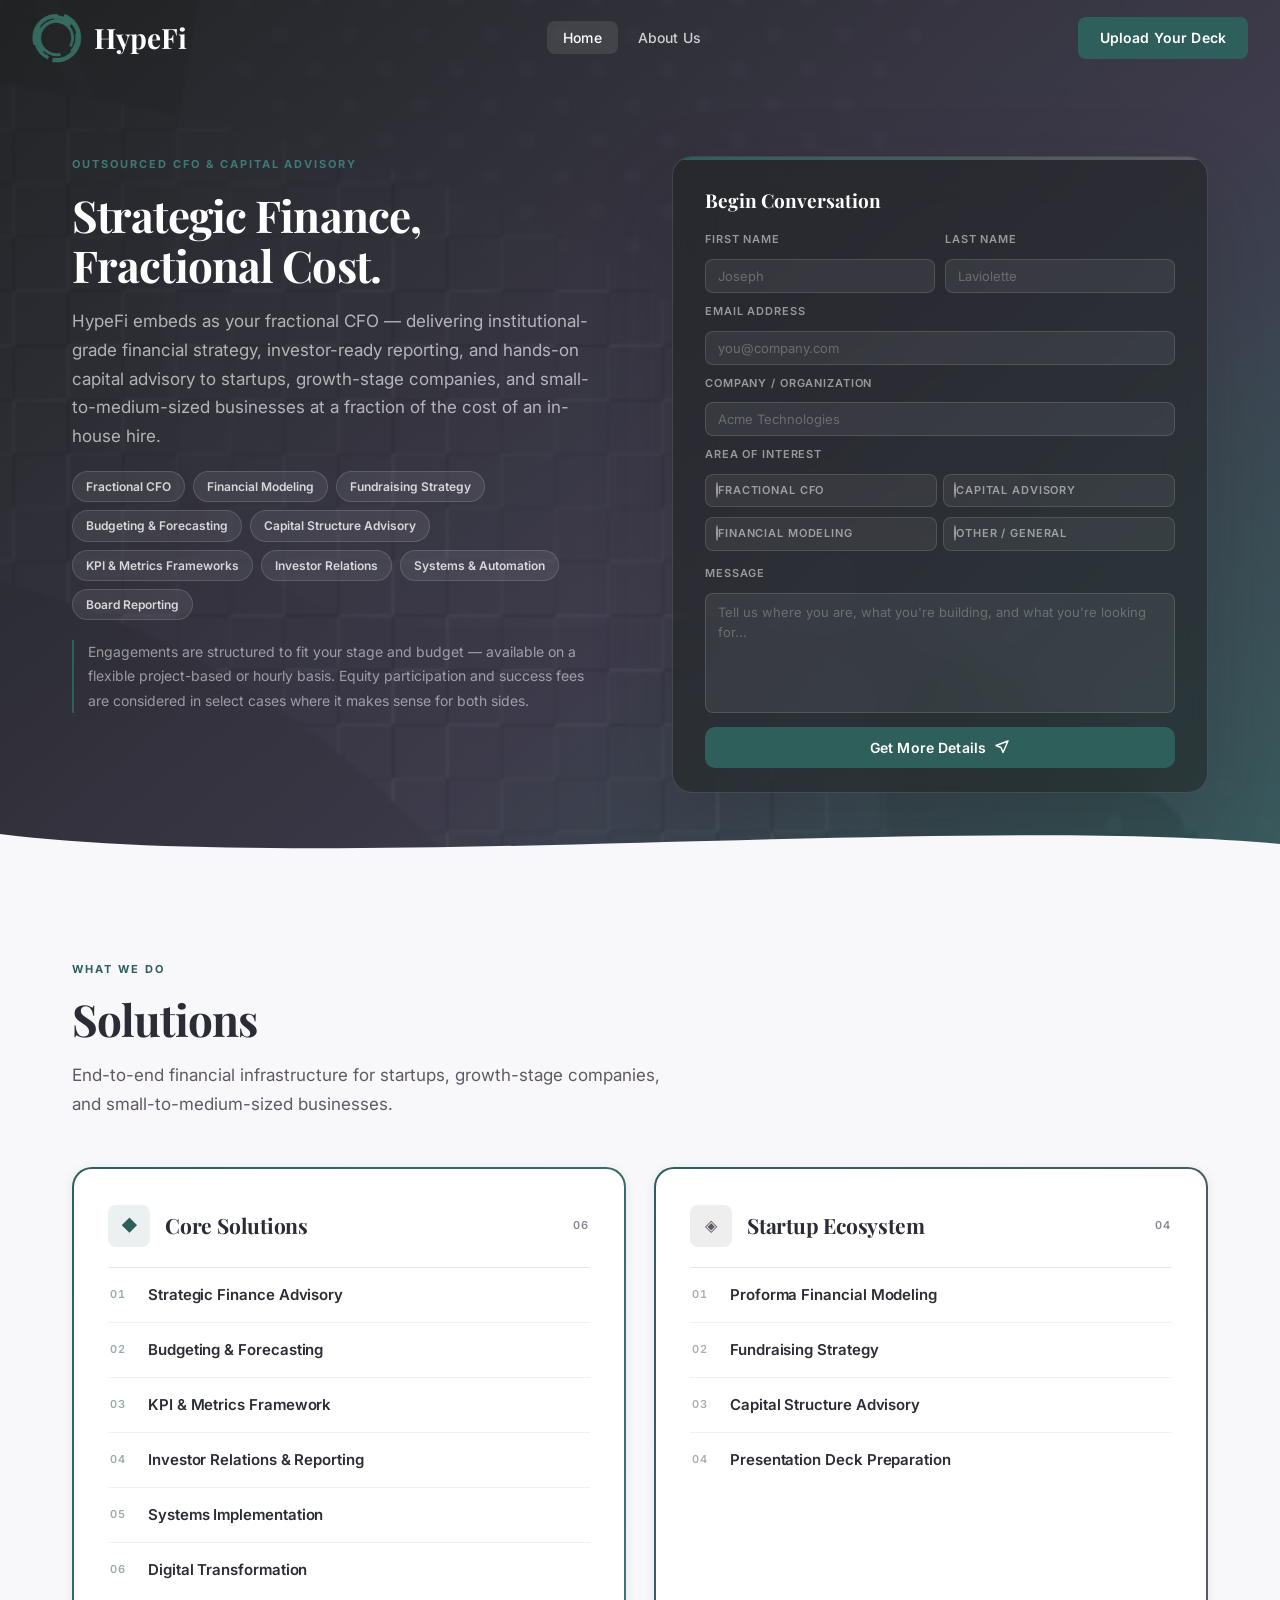
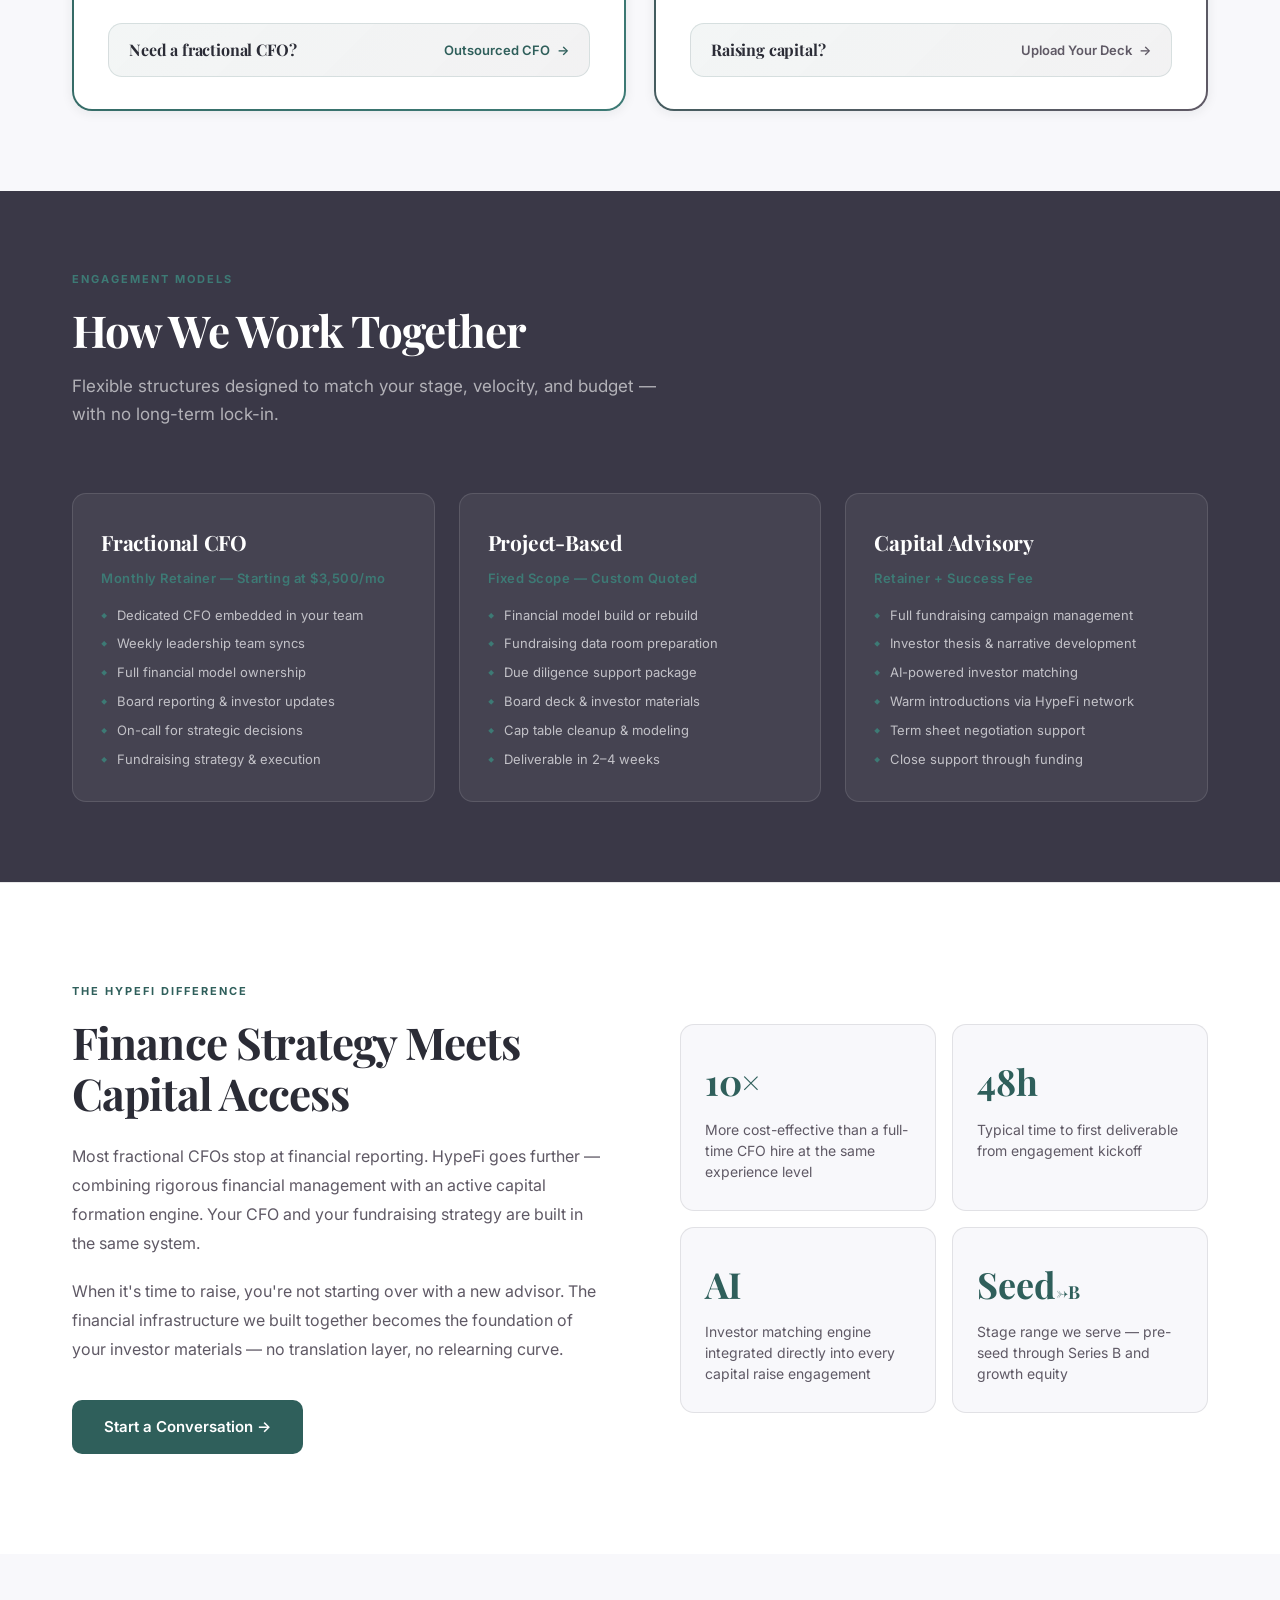
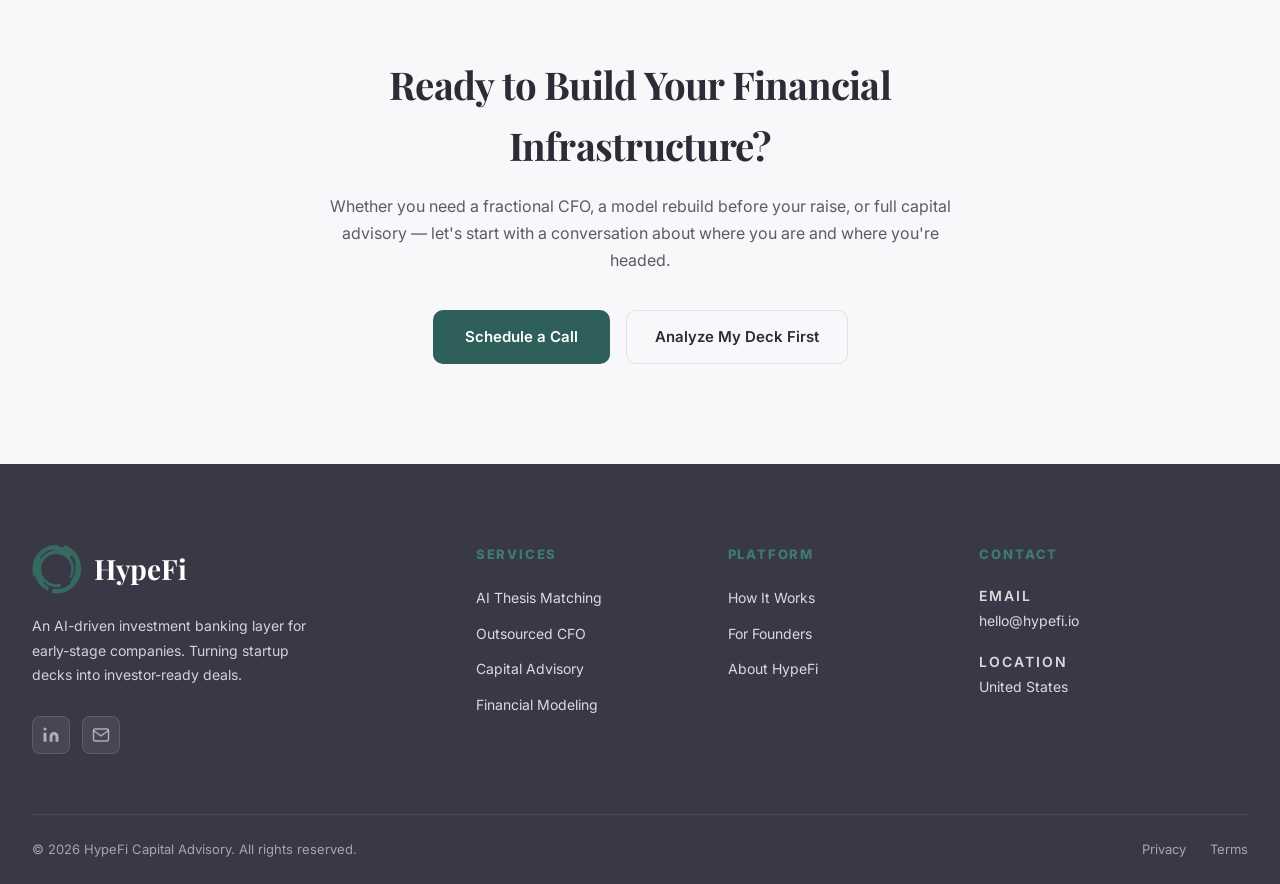
==== commit 5f5d2cc1: "Update branding, simplify nav, and redesign Solutions section - Swap all nav/footer logos to HypeFi " ====
--- a/index.html
+++ b/index.html
@@ -150,13 +150,11 @@
   <nav class="navbar" id="navbar">
     <div class="nav-container">
       <a href="index.html" class="nav-logo">
-        <img src="Graphics/hypefi logo white.png" alt="HypeFi" class="logo-img">
+        <img src="Graphics/HypeFi Logo v7.png" alt="HypeFi" class="logo-img">
         <span class="logo-name">HypeFi</span>
       </a>
       <ul class="nav-links">
         <li><a href="index.html" class="active">Home</a></li>
-        <li><a href="startups.html">Startups</a></li>
-        <li><a href="thesis-matching.html">Thesis Matching</a></li>
         <li><a href="about.html">About Us</a></li>
       </ul>
       <a href="thesis-matching.html" class="nav-cta">Upload Your Deck</a>
@@ -168,8 +166,6 @@
 
   <div class="mobile-nav" id="mobileNav">
     <a href="index.html">Home</a>
-    <a href="thesis-matching.html">Thesis Matching</a>
-    <a href="startups.html">Startups</a>
     <a href="about.html">About Us</a>
     <a href="thesis-matching.html" class="nav-cta-mobile">Upload Your Deck</a>
   </div>
@@ -268,74 +264,62 @@
     </div>
     <div class="page-hero-wave" aria-hidden="true">
       <svg viewBox="0 0 1440 60" preserveAspectRatio="none" xmlns="http://www.w3.org/2000/svg">
-        <path d="M0,20 C360,60 1080,0 1440,30 L1440,60 L0,60 Z" fill="#F2F2F5"/>
+        <path d="M0,20 C360,60 1080,0 1440,30 L1440,60 L0,60 Z" fill="var(--off-white)"/>
       </svg>
     </div>
   </section>
 
   <!-- ══ Solutions ══════════════════════════════════════════ -->
-  <section style="background:var(--off-white);padding:72px 0 64px">
+  <section class="solutions-section">
     <div class="container">
       <div class="section-label">What We Do</div>
       <h2 class="section-title">Solutions</h2>
       <p class="section-sub" style="margin-bottom:48px">End-to-end financial infrastructure for startups, growth-stage companies, and small-to-medium-sized businesses.</p>
 
-      <div style="display:grid;grid-template-columns:1fr 1fr;gap:28px;align-items:start">
+      <div class="solutions-grid">
 
         <!-- Core Solutions -->
-        <div style="background:var(--white);border-radius:var(--radius-lg);padding:40px 36px;box-shadow:0 4px 40px rgba(0,0,0,0.07);position:relative;overflow:hidden">
-          <div style="position:absolute;top:0;left:0;right:0;height:3px;background:linear-gradient(90deg,var(--teal),var(--teal-dark))"></div>
-          <h3 style="font-family:var(--font-display);font-size:22px;font-weight:700;color:var(--teal);margin-bottom:28px;letter-spacing:-0.01em">Core Solutions</h3>
-          <ul style="list-style:none;padding:0;margin:0;display:flex;flex-direction:column;gap:16px">
-            <li style="display:flex;align-items:center;gap:14px">
-              <span style="color:var(--teal);font-size:11px;flex-shrink:0">◆</span>
-              <span style="font-size:15px;font-weight:600;color:var(--charcoal)">Strategic Finance Advisory</span>
-            </li>
-            <li style="display:flex;align-items:center;gap:14px">
-              <span style="color:var(--teal);font-size:11px;flex-shrink:0">◆</span>
-              <span style="font-size:15px;font-weight:600;color:var(--charcoal)">Budgeting &amp; Forecasting</span>
-            </li>
-            <li style="display:flex;align-items:center;gap:14px">
-              <span style="color:var(--teal);font-size:11px;flex-shrink:0">◆</span>
-              <span style="font-size:15px;font-weight:600;color:var(--charcoal)">KPI &amp; Metrics Framework</span>
-            </li>
-            <li style="display:flex;align-items:center;gap:14px">
-              <span style="color:var(--teal);font-size:11px;flex-shrink:0">◆</span>
-              <span style="font-size:15px;font-weight:600;color:var(--charcoal)">Investor Relations &amp; Reporting</span>
-            </li>
-            <li style="display:flex;align-items:center;gap:14px">
-              <span style="color:var(--teal);font-size:11px;flex-shrink:0">◆</span>
-              <span style="font-size:15px;font-weight:600;color:var(--charcoal)">Systems Implementation</span>
-            </li>
-            <li style="display:flex;align-items:center;gap:14px">
-              <span style="color:var(--teal);font-size:11px;flex-shrink:0">◆</span>
-              <span style="font-size:15px;font-weight:600;color:var(--charcoal)">Digital Transformation</span>
-            </li>
-          </ul>
+        <div class="solution-panel">
+          <div class="solution-head">
+            <span class="solution-badge">◆</span>
+            <h3 class="solution-title">Core Solutions</h3>
+            <span class="solution-count">06</span>
+          </div>
+          <ul class="solution-list">
+            <li><span class="solution-num">01</span><span class="solution-item-name">Strategic Finance Advisory</span></li>
+            <li><span class="solution-num">02</span><span class="solution-item-name">Budgeting &amp; Forecasting</span></li>
+            <li><span class="solution-num">03</span><span class="solution-item-name">KPI &amp; Metrics Framework</span></li>
+            <li><span class="solution-num">04</span><span class="solution-item-name">Investor Relations &amp; Reporting</span></li>
+            <li><span class="solution-num">05</span><span class="solution-item-name">Systems Implementation</span></li>
+            <li><span class="solution-num">06</span><span class="solution-item-name">Digital Transformation</span></li>
+          </ul>
+          <div class="solution-cta">
+            <a href="outsourced-cfo.html" class="solution-cta-inner">
+              <span class="solution-cta-text">Need a fractional CFO?</span>
+              <span class="solution-cta-link">Outsourced CFO <span>→</span></span>
+            </a>
+          </div>
         </div>
 
         <!-- Startup Ecosystem -->
-        <div style="background:var(--white);border-radius:var(--radius-lg);padding:40px 36px;box-shadow:0 4px 40px rgba(0,0,0,0.07);position:relative;overflow:hidden">
-          <div style="position:absolute;top:0;left:0;right:0;height:3px;background:linear-gradient(90deg,var(--teal),var(--slate-purple))"></div>
-          <h3 style="font-family:var(--font-display);font-size:22px;font-weight:700;color:var(--teal);margin-bottom:28px;letter-spacing:-0.01em">Startup Ecosystem</h3>
-          <ul style="list-style:none;padding:0;margin:0;display:flex;flex-direction:column;gap:16px">
-            <li style="display:flex;align-items:center;gap:14px">
-              <span style="color:var(--teal);font-size:11px;flex-shrink:0">◆</span>
-              <span style="font-size:15px;font-weight:600;color:var(--charcoal)">Proforma Financial Modeling</span>
-            </li>
-            <li style="display:flex;align-items:center;gap:14px">
-              <span style="color:var(--teal);font-size:11px;flex-shrink:0">◆</span>
-              <span style="font-size:15px;font-weight:600;color:var(--charcoal)">Fundraising Strategy</span>
-            </li>
-            <li style="display:flex;align-items:center;gap:14px">
-              <span style="color:var(--teal);font-size:11px;flex-shrink:0">◆</span>
-              <span style="font-size:15px;font-weight:600;color:var(--charcoal)">Capital Structure Advisory</span>
-            </li>
-            <li style="display:flex;align-items:center;gap:14px">
-              <span style="color:var(--teal);font-size:11px;flex-shrink:0">◆</span>
-              <span style="font-size:15px;font-weight:600;color:var(--charcoal)">Presentation Deck Preparation</span>
-            </li>
-          </ul>
+        <div class="solution-panel solution-panel--eco">
+          <div class="solution-head">
+            <span class="solution-badge">◈</span>
+            <h3 class="solution-title">Startup Ecosystem</h3>
+            <span class="solution-count">04</span>
+          </div>
+          <ul class="solution-list">
+            <li><span class="solution-num">01</span><span class="solution-item-name">Proforma Financial Modeling</span></li>
+            <li><span class="solution-num">02</span><span class="solution-item-name">Fundraising Strategy</span></li>
+            <li><span class="solution-num">03</span><span class="solution-item-name">Capital Structure Advisory</span></li>
+            <li><span class="solution-num">04</span><span class="solution-item-name">Presentation Deck Preparation</span></li>
+          </ul>
+          <div class="solution-cta">
+            <a href="thesis-matching.html" class="solution-cta-inner">
+              <span class="solution-cta-text">Raising capital?</span>
+              <span class="solution-cta-link">Upload Your Deck <span>→</span></span>
+            </a>
+          </div>
         </div>
 
       </div>
@@ -452,7 +436,7 @@
       <div class="footer-grid">
         <div class="footer-brand">
           <div class="footer-logo">
-            <img src="Graphics/hypefi logo white.png" alt="HypeFi" class="logo-img">
+            <img src="Graphics/HypeFi Logo v7.png" alt="HypeFi" class="logo-img">
             <span class="logo-name">HypeFi</span>
           </div>
           <p class="footer-brand-desc">An AI-driven investment banking layer for early-stage companies. Turning startup decks into investor-ready deals.</p>
--- a/css/styles.css
+++ b/css/styles.css
@@ -95,8 +95,6 @@
   height: 50px;
   object-fit: contain;
   flex-shrink: 0;
-  filter: invert(1) brightness(10);
-  mix-blend-mode: screen;
 }
 .logo-text {
   display: flex;
@@ -1414,6 +1412,154 @@
   border-radius: 100px;
 }
 
+/* ── Solutions ──────────────────────────────────────────────── */
+.solutions-section {
+  background: var(--off-white);
+  padding: 88px 0 80px;
+}
+.solutions-grid {
+  display: grid;
+  grid-template-columns: 1fr 1fr;
+  gap: 28px;
+  align-items: stretch;
+}
+.solution-panel {
+  display: flex;
+  flex-direction: column;
+  border: 2px solid transparent;
+  border-radius: var(--radius-lg);
+  background-image:
+    linear-gradient(var(--white), var(--white)),
+    linear-gradient(135deg, var(--teal), var(--teal-light));
+  background-origin: border-box;
+  background-clip: padding-box, border-box;
+  padding: 36px 34px 32px;
+  position: relative;
+  overflow: hidden;
+  box-shadow: var(--shadow-sm);
+  transition: transform 0.28s, box-shadow 0.28s;
+}
+.solution-panel--eco {
+  background-image:
+    linear-gradient(var(--white), var(--white)),
+    linear-gradient(135deg, var(--teal), var(--slate-purple));
+}
+.solution-panel:hover {
+  transform: translateY(-4px);
+  box-shadow: var(--shadow-md);
+}
+
+.solution-head {
+  display: flex;
+  align-items: center;
+  gap: 15px;
+  padding-bottom: 20px;
+  border-bottom: 1px solid var(--border);
+}
+.solution-badge {
+  width: 42px;
+  height: 42px;
+  flex-shrink: 0;
+  display: grid;
+  place-items: center;
+  border-radius: var(--radius-sm);
+  background: rgba(47,95,91,0.09);
+  color: var(--teal);
+  font-size: 16px;
+}
+.solution-panel--eco .solution-badge {
+  background: rgba(95,89,101,0.10);
+  color: var(--slate-purple);
+}
+.solution-title {
+  flex: 1;
+  font-family: var(--font-display);
+  font-size: 21px;
+  font-weight: 700;
+  color: var(--charcoal);
+  letter-spacing: -0.01em;
+  line-height: 1.2;
+}
+.solution-count {
+  font-size: 11px;
+  font-weight: 600;
+  letter-spacing: 0.14em;
+  color: var(--text-muted);
+  font-variant-numeric: tabular-nums;
+}
+
+.solution-list { list-style: none; padding: 0; margin: 0; }
+.solution-list li {
+  display: flex;
+  align-items: center;
+  gap: 16px;
+  padding: 15px 2px;
+  border-bottom: 1px solid rgba(58,56,71,0.07);
+  transition: padding-left 0.22s;
+}
+.solution-list li:last-child { border-bottom: none; }
+.solution-list li:hover { padding-left: 8px; }
+.solution-num {
+  flex-shrink: 0;
+  width: 22px;
+  font-size: 11px;
+  font-weight: 600;
+  letter-spacing: 0.06em;
+  color: var(--teal);
+  opacity: 0.5;
+  font-variant-numeric: tabular-nums;
+  transition: opacity 0.22s;
+}
+.solution-panel--eco .solution-num { color: var(--slate-purple); }
+.solution-list li:hover .solution-num { opacity: 1; }
+.solution-item-name {
+  font-size: 15px;
+  font-weight: 600;
+  color: var(--charcoal);
+  letter-spacing: -0.005em;
+}
+
+.solution-cta {
+  margin-top: auto;
+  padding-top: 26px;
+}
+.solution-cta-inner {
+  display: flex;
+  align-items: center;
+  justify-content: space-between;
+  flex-wrap: wrap;
+  gap: 6px 18px;
+  padding: 16px 20px;
+  border-radius: var(--radius-md);
+  background: linear-gradient(135deg, rgba(47,95,91,0.06), rgba(95,89,101,0.08));
+  border: 1px solid rgba(47,95,91,0.14);
+  transition: border-color 0.25s, background 0.25s;
+}
+.solution-cta-inner:hover {
+  border-color: rgba(47,95,91,0.32);
+  background: linear-gradient(135deg, rgba(47,95,91,0.10), rgba(95,89,101,0.12));
+}
+.solution-cta-text {
+  font-family: var(--font-display);
+  font-size: 16px;
+  font-weight: 700;
+  color: var(--charcoal);
+  letter-spacing: -0.01em;
+  line-height: 1.3;
+}
+.solution-cta-link {
+  display: inline-flex;
+  align-items: center;
+  gap: 7px;
+  font-size: 13px;
+  font-weight: 600;
+  color: var(--teal);
+  white-space: nowrap;
+}
+.solution-panel--eco .solution-cta-link { color: var(--slate-purple); }
+.solution-cta-link span { transition: transform 0.25s; }
+.solution-cta-inner:hover .solution-cta-link span { transform: translateX(4px); }
+
 /* ── Responsive ─────────────────────────────────────────────── */
 @media (max-width: 1100px) {
   .process-grid { flex-wrap: wrap; }
@@ -1433,6 +1579,8 @@
   .services-grid { grid-template-columns: repeat(2, 1fr); }
   .engagement-grid { grid-template-columns: 1fr; }
   .receive-grid { grid-template-columns: 1fr 1fr; }
+  .solutions-grid { grid-template-columns: 1fr; }
+  .solution-cta { padding-top: 22px; }
   .about-grid { grid-template-columns: 1fr; }
   .about-photo { position: static; }
   .about-photo-frame { aspect-ratio: 1/1; max-width: 320px; }
@@ -1456,6 +1604,8 @@
 }
 @media (max-width: 480px) {
   .container { padding: 0 20px; }
+  .solutions-section { padding: 64px 0 56px; }
+  .solution-panel { padding: 30px 24px 26px; }
   .process-step { flex: 0 0 100%; }
   .hero-content { padding-left: 20px; padding-right: 20px; }
   .nav-container { padding: 0 20px; }
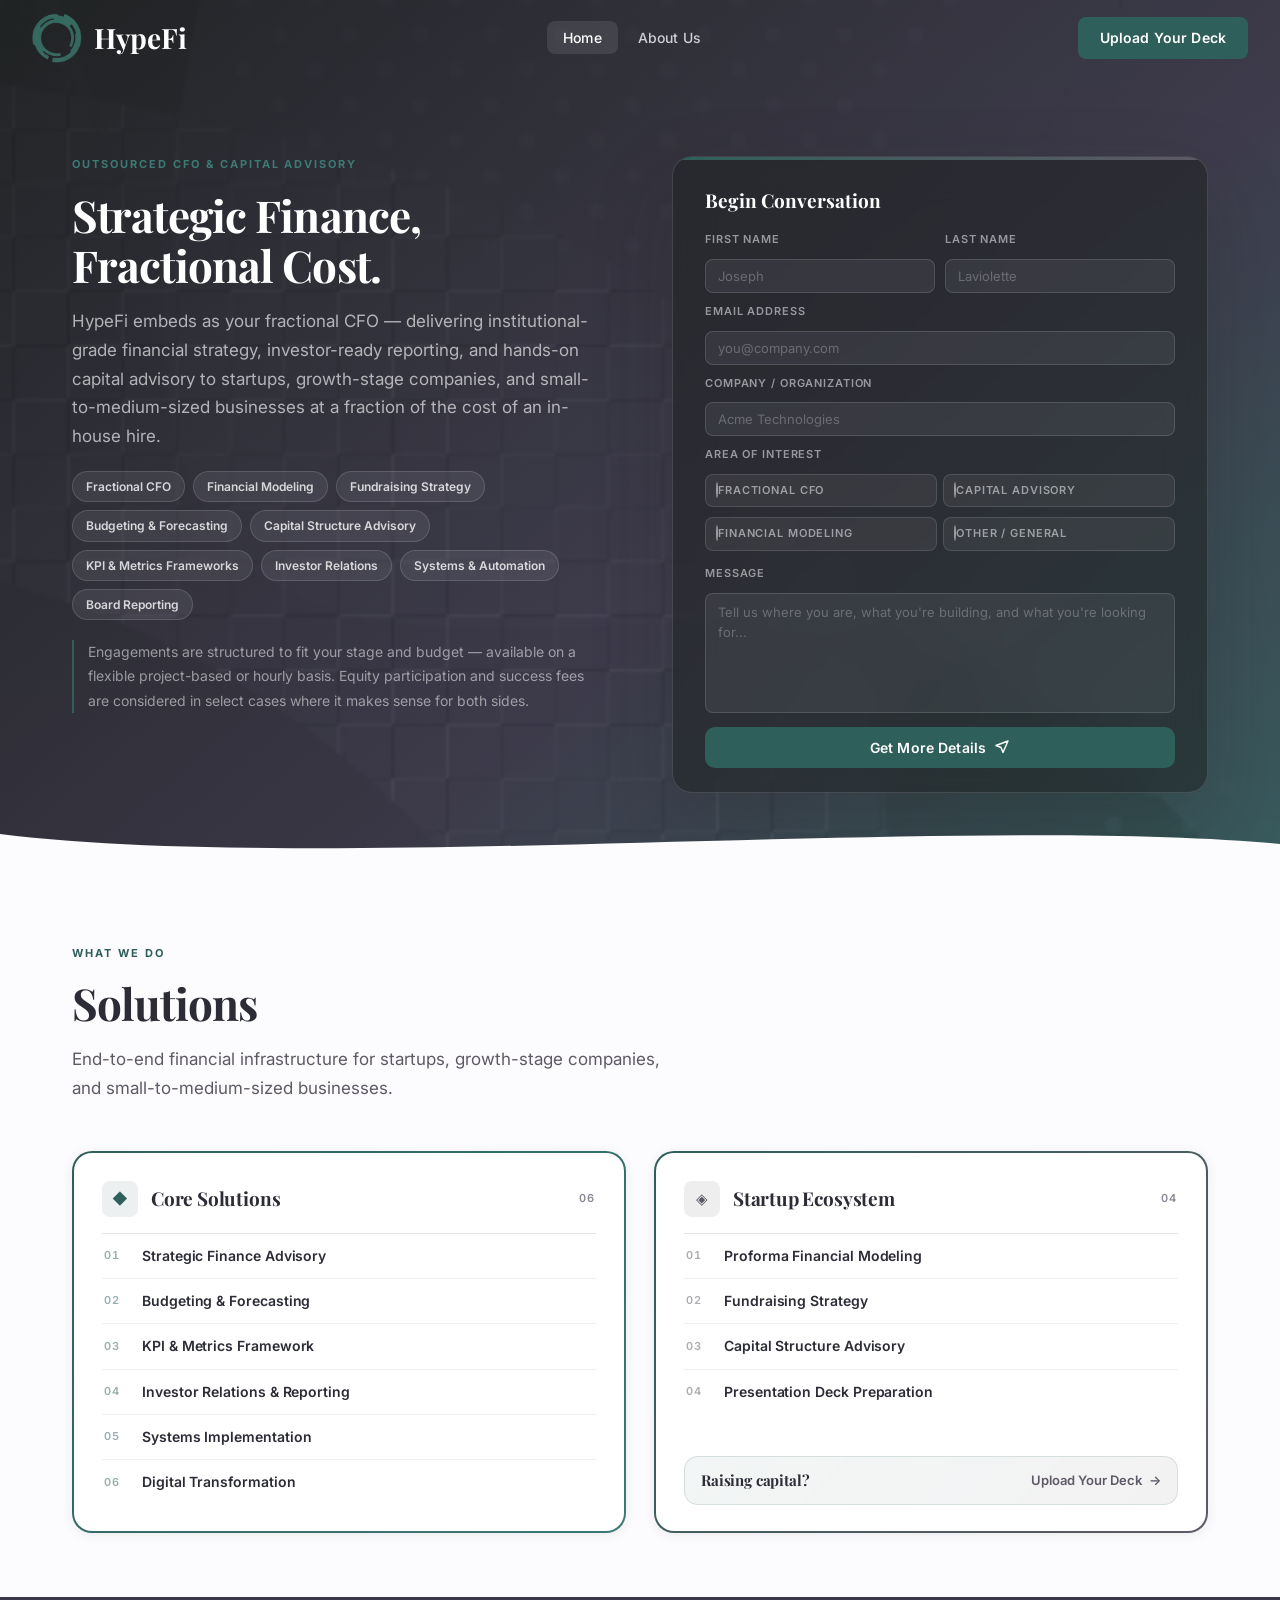
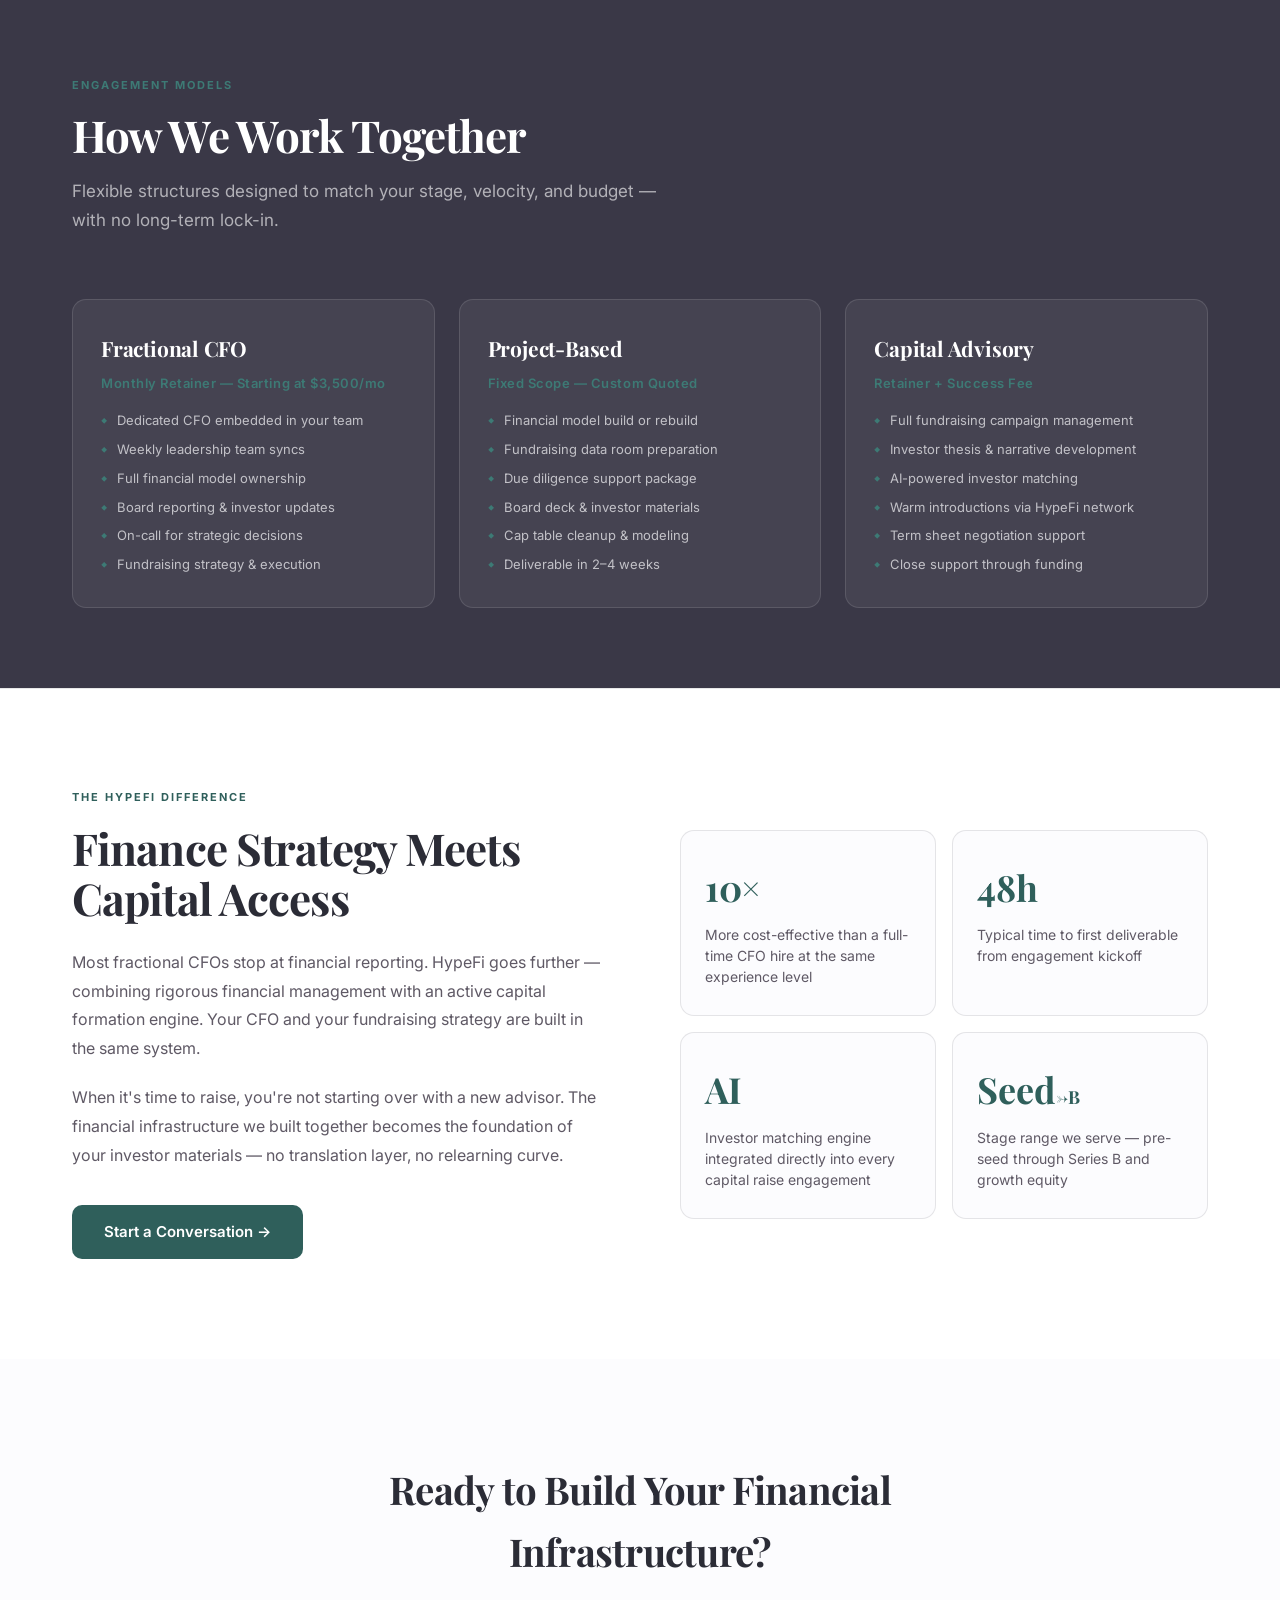
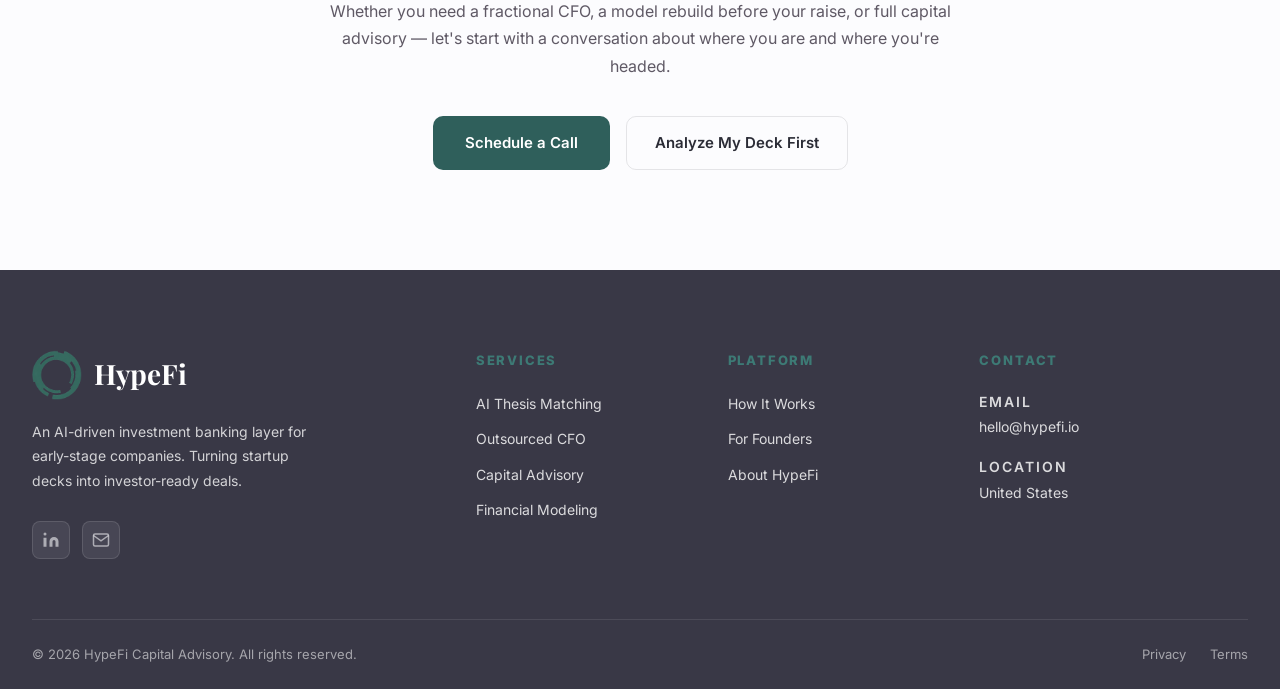
==== commit 597e3df8: "Lighten backgrounds to near-white, downsize Solutions panels Split --off-white (#F8F8FB -> #FCFCFE) " ====
--- a/index.html
+++ b/index.html
@@ -293,12 +293,6 @@
             <li><span class="solution-num">05</span><span class="solution-item-name">Systems Implementation</span></li>
             <li><span class="solution-num">06</span><span class="solution-item-name">Digital Transformation</span></li>
           </ul>
-          <div class="solution-cta">
-            <a href="outsourced-cfo.html" class="solution-cta-inner">
-              <span class="solution-cta-text">Need a fractional CFO?</span>
-              <span class="solution-cta-link">Outsourced CFO <span>→</span></span>
-            </a>
-          </div>
         </div>
 
         <!-- Startup Ecosystem -->
--- a/css/styles.css
+++ b/css/styles.css
@@ -13,7 +13,8 @@
   --teal-light:     #3d7a75;
   --charcoal:       #2B2C36;
   --charcoal-deep:  #1E2121;
-  --off-white:      #F8F8FB;
+  --off-white:      #FCFCFE;
+  --surface-tint:   #F5F5F9;
   --off-white-cool: #DADDDC;
   --slate-purple:   #5F5965;
   --soft-white:     #ffffff;
@@ -561,7 +562,7 @@
   gap: 28px;
 }
 .segment-card {
-  background: var(--off-white);
+  background: var(--surface-tint);
   border: 1px solid var(--border);
   border-radius: var(--radius-lg);
   padding: 40px 32px;
@@ -910,7 +911,7 @@
   font-family: var(--font-body);
   font-size: 14px;
   color: var(--charcoal);
-  background: var(--off-white);
+  background: var(--surface-tint);
   border: 1.5px solid var(--off-white-cool);
   border-radius: 10px;
   padding: 12px 16px;
@@ -950,7 +951,7 @@
   align-items: center;
   gap: 10px;
   padding: 10px 14px;
-  background: var(--off-white);
+  background: var(--surface-tint);
   border: 1.5px solid var(--off-white-cool);
   border-radius: 8px;
   cursor: pointer;
@@ -1016,7 +1017,7 @@
 .upload-sub span { color: var(--teal); font-weight: 600; }
 
 .upload-optional {
-  background: var(--off-white);
+  background: var(--surface-tint);
   border: 1px solid var(--border);
   border-radius: var(--radius-md);
   padding: 20px 24px;
@@ -1111,7 +1112,7 @@
   gap: 24px;
 }
 .receive-card {
-  background: var(--off-white);
+  background: var(--surface-tint);
   border: 1px solid var(--border);
   border-radius: var(--radius-md);
   padding: 28px 24px;
@@ -1415,7 +1416,7 @@
 /* ── Solutions ──────────────────────────────────────────────── */
 .solutions-section {
   background: var(--off-white);
-  padding: 88px 0 80px;
+  padding: 72px 0 64px;
 }
 .solutions-grid {
   display: grid;
@@ -1433,7 +1434,7 @@
     linear-gradient(135deg, var(--teal), var(--teal-light));
   background-origin: border-box;
   background-clip: padding-box, border-box;
-  padding: 36px 34px 32px;
+  padding: 28px 28px 26px;
   position: relative;
   overflow: hidden;
   box-shadow: var(--shadow-sm);
@@ -1452,20 +1453,20 @@
 .solution-head {
   display: flex;
   align-items: center;
-  gap: 15px;
-  padding-bottom: 20px;
+  gap: 13px;
+  padding-bottom: 16px;
   border-bottom: 1px solid var(--border);
 }
 .solution-badge {
-  width: 42px;
-  height: 42px;
+  width: 36px;
+  height: 36px;
   flex-shrink: 0;
   display: grid;
   place-items: center;
   border-radius: var(--radius-sm);
   background: rgba(47,95,91,0.09);
   color: var(--teal);
-  font-size: 16px;
+  font-size: 15px;
 }
 .solution-panel--eco .solution-badge {
   background: rgba(95,89,101,0.10);
@@ -1474,7 +1475,7 @@
 .solution-title {
   flex: 1;
   font-family: var(--font-display);
-  font-size: 21px;
+  font-size: 19px;
   font-weight: 700;
   color: var(--charcoal);
   letter-spacing: -0.01em;
@@ -1493,7 +1494,7 @@
   display: flex;
   align-items: center;
   gap: 16px;
-  padding: 15px 2px;
+  padding: 11px 2px;
   border-bottom: 1px solid rgba(58,56,71,0.07);
   transition: padding-left 0.22s;
 }
@@ -1513,7 +1514,7 @@
 .solution-panel--eco .solution-num { color: var(--slate-purple); }
 .solution-list li:hover .solution-num { opacity: 1; }
 .solution-item-name {
-  font-size: 15px;
+  font-size: 14px;
   font-weight: 600;
   color: var(--charcoal);
   letter-spacing: -0.005em;
@@ -1521,7 +1522,7 @@
 
 .solution-cta {
   margin-top: auto;
-  padding-top: 26px;
+  padding-top: 20px;
 }
 .solution-cta-inner {
   display: flex;
@@ -1529,7 +1530,7 @@
   justify-content: space-between;
   flex-wrap: wrap;
   gap: 6px 18px;
-  padding: 16px 20px;
+  padding: 13px 16px;
   border-radius: var(--radius-md);
   background: linear-gradient(135deg, rgba(47,95,91,0.06), rgba(95,89,101,0.08));
   border: 1px solid rgba(47,95,91,0.14);
@@ -1541,7 +1542,7 @@
 }
 .solution-cta-text {
   font-family: var(--font-display);
-  font-size: 16px;
+  font-size: 15px;
   font-weight: 700;
   color: var(--charcoal);
   letter-spacing: -0.01em;
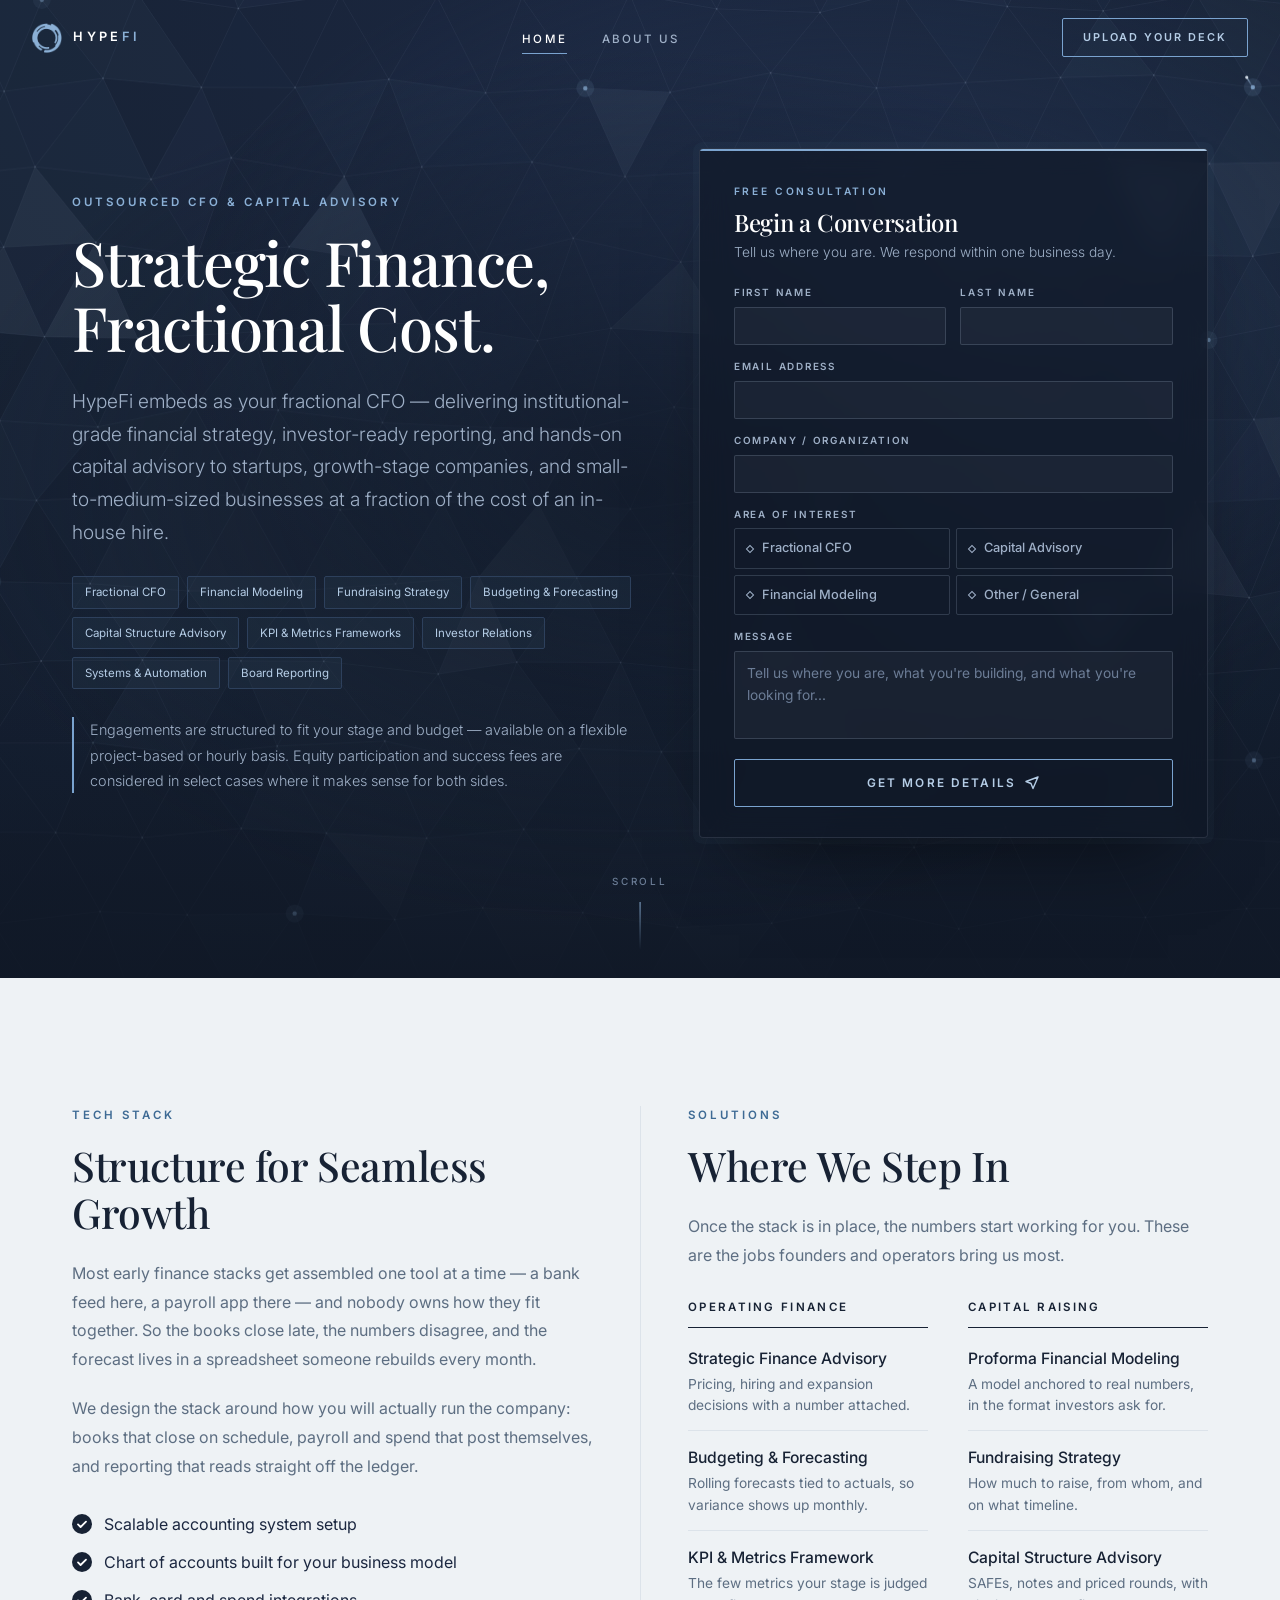
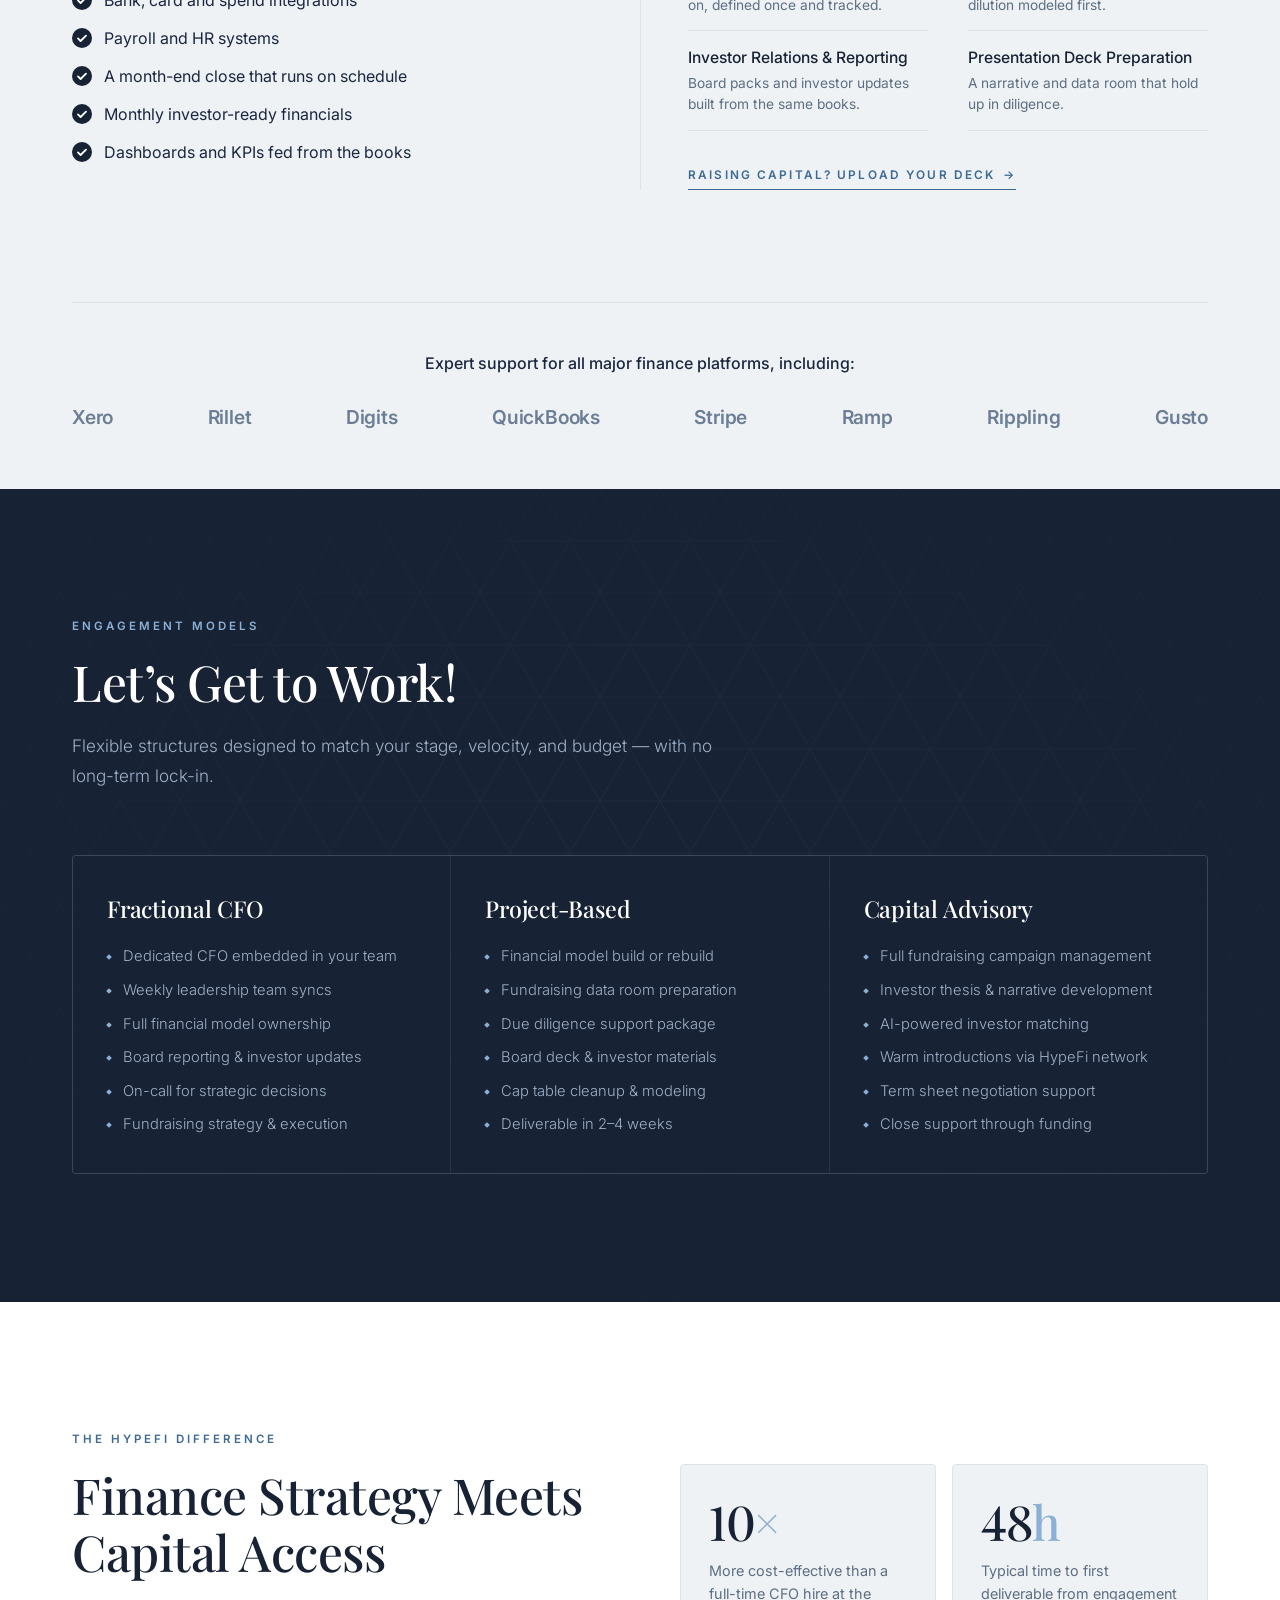
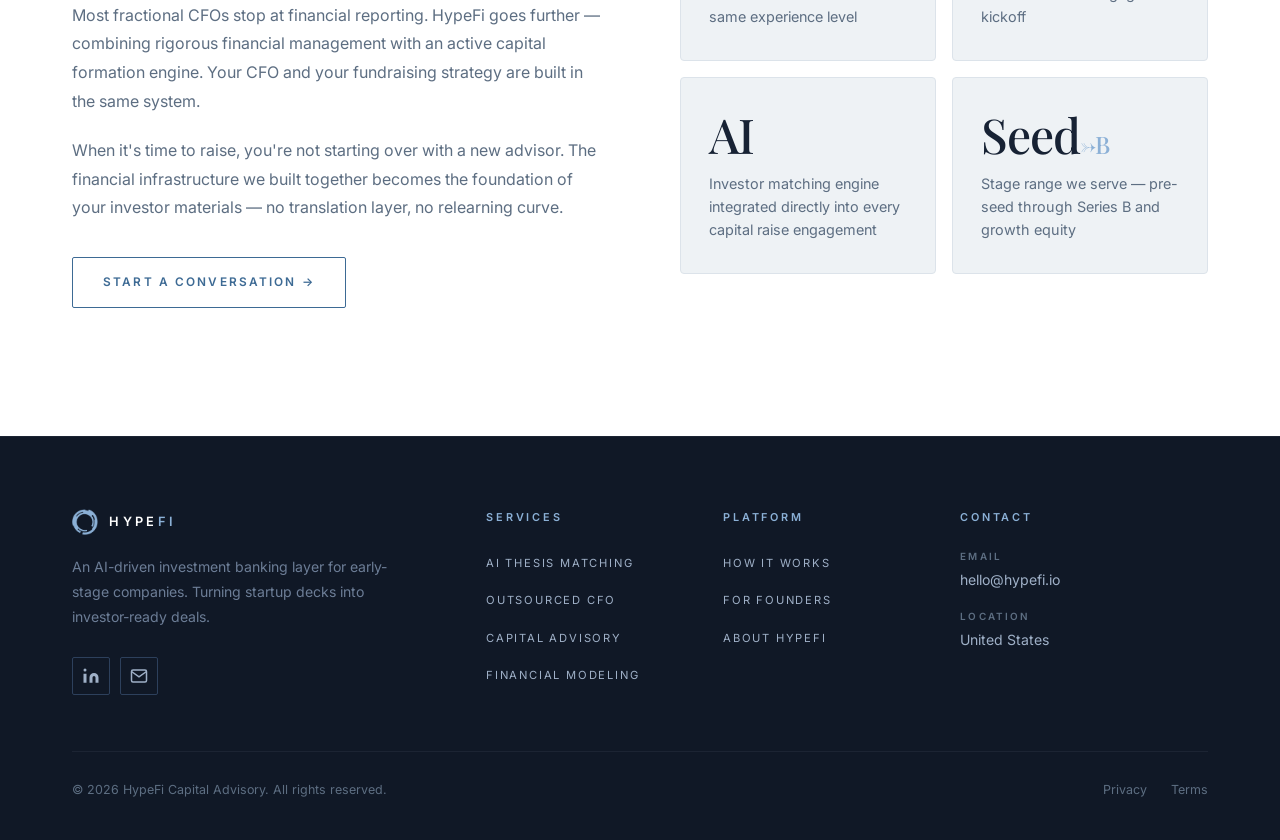
==== commit e47374a7: "Restyle site to Tessellate visual system and rework home Solutions - Adopt Tessellate navy/slate/mis" ====
--- a/index.html
+++ b/index.html
@@ -9,138 +9,96 @@
   <style>
     .hero-split {
       display: grid;
-      grid-template-columns: 1fr 1fr;
+      grid-template-columns: 1.05fr .95fr;
       gap: 64px;
-      align-items: start;
-      position: relative;
-      z-index: 1;
-    }
-    .hero-form-card {
-      background: rgba(30,33,33,0.55);
-      backdrop-filter: blur(20px);
-      -webkit-backdrop-filter: blur(20px);
-      border: 1px solid rgba(242,242,245,0.14);
-      border-radius: var(--radius-lg);
-      padding: 28px 32px 24px;
-      box-shadow: var(--shadow-xl);
-      position: relative;
-      overflow: hidden;
-    }
-    .hero-form-card::before {
-      content: '';
-      position: absolute;
-      top: 0; left: 0; right: 0;
-      height: 3px;
-      background: linear-gradient(90deg, var(--teal), var(--slate-purple));
-      border-radius: var(--radius-lg) var(--radius-lg) 0 0;
-    }
+      align-items: center;
+    }
+    .hero-pills { display: flex; flex-wrap: wrap; gap: 8px; margin-bottom: 28px; }
+    .hero-pill {
+      font-size: .72rem;
+      padding: 6px 12px;
+      border: 1px solid var(--navy-700);
+      border-radius: 2px;
+      color: var(--blue-soft);
+      background: rgba(122,163,207,.06);
+    }
+    .hero-note {
+      font-size: .9rem;
+      font-weight: 300;
+      color: var(--slate-300);
+      line-height: 1.75;
+      border-left: 2px solid var(--blue);
+      padding-left: 16px;
+      max-width: 560px;
+    }
+    .hero-form-card { padding: 34px 34px 30px; }
     .hero-form-title {
       font-family: var(--font-display);
-      font-size: 19px;
-      font-weight: 700;
-      color: var(--soft-white);
-      margin-bottom: 16px;
-    }
-    .hero-form-grid {
-      display: grid;
-      grid-template-columns: 1fr 1fr;
-      gap: 10px;
-    }
+      font-size: 1.5rem;
+      font-weight: 500;
+      color: var(--white);
+      margin-bottom: 4px;
+    }
+    .hero-form-kicker {
+      font-size: .64rem;
+      font-weight: 600;
+      letter-spacing: .26em;
+      text-transform: uppercase;
+      color: var(--steel);
+      margin-bottom: 10px;
+    }
+    .hero-form-intro { font-size: .86rem; font-weight: 300; color: var(--slate-300); margin-bottom: 22px; }
+    .hero-form-grid { display: grid; grid-template-columns: 1fr 1fr; gap: 14px; }
     .hero-form-grid .full { grid-column: 1 / -1; }
-    /* Dark-theme inputs inside the hero card */
-    .hero-form-card .form-group label {
-      font-size: 11px;
-      font-weight: 600;
-      text-transform: uppercase;
-      letter-spacing: 0.08em;
-      color: rgba(242,242,245,0.55);
-      margin-bottom: 4px;
-      display: block;
-    }
+    .hero-form-card .form-group { gap: 6px; }
+    .hero-form-card .form-group > label { color: var(--slate-300); font-size: .62rem; }
     .hero-form-card input,
     .hero-form-card textarea {
-      background: rgba(242,242,245,0.07);
-      border: 1px solid rgba(242,242,245,0.14);
-      color: var(--soft-white);
-      border-radius: 8px;
-      padding: 8px 12px;
-      font-size: 13px;
-      width: 100%;
-      box-sizing: border-box;
-      transition: border-color 0.2s;
+      background: rgba(255,255,255,.04);
+      border: 1px solid rgba(159,176,199,.22);
+      color: var(--white);
+      padding: 10px 12px;
+      font-size: .86rem;
     }
     .hero-form-card input::placeholder,
-    .hero-form-card textarea::placeholder { color: rgba(242,242,245,0.28); }
+    .hero-form-card textarea::placeholder { color: var(--slate-500); opacity: 1; }
     .hero-form-card input:focus,
-    .hero-form-card textarea:focus {
-      outline: none;
-      border-color: var(--teal);
-    }
-    .hero-form-card textarea { resize: none; }
-    .hero-interest-grid {
-      display: grid;
-      grid-template-columns: 1fr 1fr;
-      gap: 6px;
-    }
-    .hero-form-card .interest-opt {
-      background: rgba(242,242,245,0.06);
-      border: 1.5px solid rgba(242,242,245,0.13);
-      color: rgba(242,242,245,0.75);
-      padding: 7px 10px;
-      font-size: 12px;
-    }
-    .hero-form-card .interest-opt.selected {
-      border-color: var(--teal);
-      background: rgba(47,95,91,0.25);
-      color: var(--teal-light);
-    }
+    .hero-form-card textarea:focus { border-color: var(--blue); box-shadow: 0 0 0 3px rgba(122,163,207,.14); }
+    .hero-form-card textarea { resize: none; min-height: 0; }
+    .hero-interest-grid { display: grid; grid-template-columns: 1fr 1fr; gap: 6px; }
     .interest-opt {
       display: flex;
       align-items: center;
-      gap: 8px;
-      border-radius: 8px;
+      gap: 9px;
+      padding: 9px 12px;
+      font-size: .8rem;
+      font-weight: 500;
+      color: var(--slate-300);
+      border: 1px solid rgba(159,176,199,.22);
+      border-radius: 2px;
       cursor: pointer;
-      font-weight: 500;
-      transition: border-color 0.2s, background 0.2s;
-    }
+      transition: border-color .2s, background .2s, color .2s;
+    }
+    .interest-opt:hover { border-color: rgba(159,176,199,.45); }
     .interest-opt input { display: none; }
     .interest-dot {
-      width: 7px; height: 7px;
-      border-radius: 50%;
-      border: 1.5px solid currentColor;
+      width: 6px; height: 6px;
+      border: 1px solid currentColor;
+      transform: rotate(45deg);
       flex-shrink: 0;
-      transition: background 0.2s;
-    }
-    .hero-form-card .interest-opt.selected .interest-dot { background: var(--teal-light); }
-    .btn-hero-send {
-      width: 100%;
-      display: flex;
-      align-items: center;
-      justify-content: center;
-      gap: 8px;
-      background: var(--teal);
-      color: var(--soft-white);
-      font-size: 14px;
-      font-weight: 600;
-      padding: 12px;
-      border-radius: 10px;
-      margin-top: 14px;
-      border: none;
-      cursor: pointer;
-      transition: background 0.2s, transform 0.2s, box-shadow 0.2s;
-      letter-spacing: 0.01em;
-    }
-    .btn-hero-send:hover {
-      background: var(--teal-dark);
-      transform: translateY(-1px);
-      box-shadow: 0 8px 24px rgba(47,95,91,0.4);
-    }
+      transition: background .2s;
+    }
+    .interest-opt.selected { border-color: var(--blue); background: rgba(122,163,207,.1); color: var(--blue-soft); }
+    .interest-opt.selected .interest-dot { background: var(--blue-soft); }
+    .btn-hero-send { width: 100%; margin-top: 20px; }
+    .btn-hero-send:disabled { cursor: default; background: rgba(122,163,207,.12); color: var(--blue-soft); }
     @media (max-width: 960px) {
       .hero-split { grid-template-columns: 1fr; gap: 48px; }
-      .hero-form-card { padding: 24px 20px; }
-      .hero-form-grid { grid-template-columns: 1fr; }
+    }
+    @media (max-width: 600px) {
+      .hero-form-card { padding: 28px 20px 24px; }
+      .hero-form-grid, .hero-interest-grid { grid-template-columns: 1fr; }
       .hero-form-grid .full { grid-column: 1; }
-      .hero-interest-grid { grid-template-columns: 1fr; }
     }
   </style>
 </head>
@@ -150,77 +108,81 @@
   <nav class="navbar" id="navbar">
     <div class="nav-container">
       <a href="index.html" class="nav-logo">
-        <img src="Graphics/HypeFi Logo v7.png" alt="HypeFi" class="logo-img">
-        <span class="logo-name">HypeFi</span>
+        <img src="Graphics/HypeFi Logo v7 - steel.png" alt="HypeFi" class="logo-img">
+        <span class="logo-name">Hype<span class="logo-accent">Fi</span></span>
       </a>
       <ul class="nav-links">
         <li><a href="index.html" class="active">Home</a></li>
         <li><a href="about.html">About Us</a></li>
       </ul>
       <a href="thesis-matching.html" class="nav-cta">Upload Your Deck</a>
-      <button class="hamburger" id="hamburger" aria-label="Menu">
+      <button class="hamburger" id="hamburger" aria-label="Open menu" aria-expanded="false" aria-controls="mobileNav">
         <span></span><span></span><span></span>
       </button>
     </div>
   </nav>
 
-  <div class="mobile-nav" id="mobileNav">
+  <div class="mobile-nav" id="mobileNav" aria-hidden="true">
     <a href="index.html">Home</a>
     <a href="about.html">About Us</a>
     <a href="thesis-matching.html" class="nav-cta-mobile">Upload Your Deck</a>
   </div>
 
   <!-- ══ Page Hero ═══════════════════════════════════════════ -->
-  <section class="page-hero">
+  <section class="page-hero page-hero--home">
+    <canvas id="mesh-canvas" class="mesh-canvas" aria-hidden="true"></canvas>
+    <div class="hero-vignette" aria-hidden="true"></div>
     <div class="container">
       <div class="hero-split">
 
         <!-- Left: Hero Copy -->
         <div class="page-hero-content">
           <div class="section-label">Outsourced CFO &amp; Capital Advisory</div>
-          <h1 class="section-title" style="max-width:560px">Strategic Finance, Fractional Cost.</h1>
-          <p class="section-sub" style="margin-bottom:20px">
+          <h1 class="section-title">Strategic Finance, Fractional Cost.</h1>
+          <p class="section-sub" style="margin-bottom:28px">
             HypeFi embeds as your fractional CFO — delivering institutional-grade financial strategy, investor-ready reporting, and hands-on capital advisory to startups, growth-stage companies, and small-to-medium-sized businesses at a fraction of the cost of an in-house hire.
           </p>
 
           <!-- Services pills -->
-          <div style="display:flex;flex-wrap:wrap;gap:8px;margin-bottom:20px">
-            <span style="font-size:12px;font-weight:600;color:rgba(242,242,245,0.85);background:rgba(242,242,245,0.08);border:1px solid rgba(242,242,245,0.15);border-radius:100px;padding:5px 13px">Fractional CFO</span>
-            <span style="font-size:12px;font-weight:600;color:rgba(242,242,245,0.85);background:rgba(242,242,245,0.08);border:1px solid rgba(242,242,245,0.15);border-radius:100px;padding:5px 13px">Financial Modeling</span>
-            <span style="font-size:12px;font-weight:600;color:rgba(242,242,245,0.85);background:rgba(242,242,245,0.08);border:1px solid rgba(242,242,245,0.15);border-radius:100px;padding:5px 13px">Fundraising Strategy</span>
-            <span style="font-size:12px;font-weight:600;color:rgba(242,242,245,0.85);background:rgba(242,242,245,0.08);border:1px solid rgba(242,242,245,0.15);border-radius:100px;padding:5px 13px">Budgeting &amp; Forecasting</span>
-            <span style="font-size:12px;font-weight:600;color:rgba(242,242,245,0.85);background:rgba(242,242,245,0.08);border:1px solid rgba(242,242,245,0.15);border-radius:100px;padding:5px 13px">Capital Structure Advisory</span>
-            <span style="font-size:12px;font-weight:600;color:rgba(242,242,245,0.85);background:rgba(242,242,245,0.08);border:1px solid rgba(242,242,245,0.15);border-radius:100px;padding:5px 13px">KPI &amp; Metrics Frameworks</span>
-            <span style="font-size:12px;font-weight:600;color:rgba(242,242,245,0.85);background:rgba(242,242,245,0.08);border:1px solid rgba(242,242,245,0.15);border-radius:100px;padding:5px 13px">Investor Relations</span>
-            <span style="font-size:12px;font-weight:600;color:rgba(242,242,245,0.85);background:rgba(242,242,245,0.08);border:1px solid rgba(242,242,245,0.15);border-radius:100px;padding:5px 13px">Systems &amp; Automation</span>
-            <span style="font-size:12px;font-weight:600;color:rgba(242,242,245,0.85);background:rgba(242,242,245,0.08);border:1px solid rgba(242,242,245,0.15);border-radius:100px;padding:5px 13px">Board Reporting</span>
+          <div class="hero-pills">
+            <span class="hero-pill">Fractional CFO</span>
+            <span class="hero-pill">Financial Modeling</span>
+            <span class="hero-pill">Fundraising Strategy</span>
+            <span class="hero-pill">Budgeting &amp; Forecasting</span>
+            <span class="hero-pill">Capital Structure Advisory</span>
+            <span class="hero-pill">KPI &amp; Metrics Frameworks</span>
+            <span class="hero-pill">Investor Relations</span>
+            <span class="hero-pill">Systems &amp; Automation</span>
+            <span class="hero-pill">Board Reporting</span>
           </div>
 
           <!-- Pricing note -->
-          <p style="font-size:14px;color:rgba(242,242,245,0.55);line-height:1.75;border-left:2px solid var(--teal);padding-left:14px;margin:0">
+          <p class="hero-note">
             Engagements are structured to fit your stage and budget — available on a flexible project-based or hourly basis. Equity participation and success fees are considered in select cases where it makes sense for both sides.
           </p>
         </div>
 
         <!-- Right: Free Consultation Form -->
         <div class="hero-form-card">
-          <h3 class="hero-form-title">Begin Conversation</h3>
+          <div class="hero-form-kicker">Free Consultation</div>
+          <h3 class="hero-form-title">Begin a Conversation</h3>
+          <p class="hero-form-intro">Tell us where you are. We respond within one business day.</p>
           <div class="hero-form-grid">
             <div class="form-group">
               <label for="h-first">First Name</label>
-              <input type="text" id="h-first" placeholder="Joseph">
+              <input type="text" id="h-first">
             </div>
             <div class="form-group">
               <label for="h-last">Last Name</label>
-              <input type="text" id="h-last" placeholder="Laviolette">
+              <input type="text" id="h-last">
             </div>
             <div class="form-group full">
               <label for="h-email">Email Address</label>
-              <input type="email" id="h-email" placeholder="you@company.com">
+              <input type="email" id="h-email">
             </div>
             <div class="form-group full">
               <label for="h-company">Company / Organization</label>
-              <input type="text" id="h-company" placeholder="Acme Technologies">
+              <input type="text" id="h-company">
             </div>
             <div class="form-group full">
               <label>Area of Interest</label>
@@ -262,60 +224,76 @@
 
       </div>
     </div>
-    <div class="page-hero-wave" aria-hidden="true">
-      <svg viewBox="0 0 1440 60" preserveAspectRatio="none" xmlns="http://www.w3.org/2000/svg">
-        <path d="M0,20 C360,60 1080,0 1440,30 L1440,60 L0,60 Z" fill="var(--off-white)"/>
-      </svg>
-    </div>
+    <a href="#solutions" class="scroll-cue" aria-label="Scroll to solutions">Scroll</a>
   </section>
 
   <!-- ══ Solutions ══════════════════════════════════════════ -->
-  <section class="solutions-section">
+  <section class="solutions-section" id="solutions">
     <div class="container">
-      <div class="section-label">What We Do</div>
-      <h2 class="section-title">Solutions</h2>
-      <p class="section-sub" style="margin-bottom:48px">End-to-end financial infrastructure for startups, growth-stage companies, and small-to-medium-sized businesses.</p>
-
-      <div class="solutions-grid">
-
-        <!-- Core Solutions -->
-        <div class="solution-panel">
-          <div class="solution-head">
-            <span class="solution-badge">◆</span>
-            <h3 class="solution-title">Core Solutions</h3>
-            <span class="solution-count">06</span>
-          </div>
-          <ul class="solution-list">
-            <li><span class="solution-num">01</span><span class="solution-item-name">Strategic Finance Advisory</span></li>
-            <li><span class="solution-num">02</span><span class="solution-item-name">Budgeting &amp; Forecasting</span></li>
-            <li><span class="solution-num">03</span><span class="solution-item-name">KPI &amp; Metrics Framework</span></li>
-            <li><span class="solution-num">04</span><span class="solution-item-name">Investor Relations &amp; Reporting</span></li>
-            <li><span class="solution-num">05</span><span class="solution-item-name">Systems Implementation</span></li>
-            <li><span class="solution-num">06</span><span class="solution-item-name">Digital Transformation</span></li>
-          </ul>
-        </div>
-
-        <!-- Startup Ecosystem -->
-        <div class="solution-panel solution-panel--eco">
-          <div class="solution-head">
-            <span class="solution-badge">◈</span>
-            <h3 class="solution-title">Startup Ecosystem</h3>
-            <span class="solution-count">04</span>
-          </div>
-          <ul class="solution-list">
-            <li><span class="solution-num">01</span><span class="solution-item-name">Proforma Financial Modeling</span></li>
-            <li><span class="solution-num">02</span><span class="solution-item-name">Fundraising Strategy</span></li>
-            <li><span class="solution-num">03</span><span class="solution-item-name">Capital Structure Advisory</span></li>
-            <li><span class="solution-num">04</span><span class="solution-item-name">Presentation Deck Preparation</span></li>
-          </ul>
-          <div class="solution-cta">
-            <a href="thesis-matching.html" class="solution-cta-inner">
-              <span class="solution-cta-text">Raising capital?</span>
-              <span class="solution-cta-link">Upload Your Deck <span>→</span></span>
-            </a>
-          </div>
-        </div>
-
+      <div class="work-grid">
+
+        <!-- Column 1 — Tech Stack -->
+        <div class="work-col">
+          <div class="section-label">Tech Stack</div>
+          <h2 class="section-title">Structure for Seamless Growth</h2>
+          <p class="body-copy">Most early finance stacks get assembled one tool at a time &mdash; a bank feed here, a payroll app there &mdash; and nobody owns how they fit together. So the books close late, the numbers disagree, and the forecast lives in a spreadsheet someone rebuilds every month.</p>
+          <p class="body-copy">We design the stack around how you will actually run the company: books that close on schedule, payroll and spend that post themselves, and reporting that reads straight off the ledger.</p>
+          <ul class="check-list">
+            <li>Scalable accounting system setup</li>
+            <li>Chart of accounts built for your business model</li>
+            <li>Bank, card and spend integrations</li>
+            <li>Payroll and HR systems</li>
+            <li>A month-end close that runs on schedule</li>
+            <li>Monthly investor-ready financials</li>
+            <li>Dashboards and KPIs fed from the books</li>
+          </ul>
+        </div>
+
+        <!-- Column 2 — Solutions -->
+        <div class="work-col">
+          <div class="section-label">Solutions</div>
+          <h2 class="section-title">Where We Step In</h2>
+          <p class="body-copy">Once the stack is in place, the numbers start working for you. These are the jobs founders and operators bring us most.</p>
+
+          <div class="work-lists">
+            <div>
+              <h3 class="work-list-title">Operating Finance</h3>
+              <ul class="work-list">
+                <li><strong>Strategic Finance Advisory</strong><span>Pricing, hiring and expansion decisions with a number attached.</span></li>
+                <li><strong>Budgeting &amp; Forecasting</strong><span>Rolling forecasts tied to actuals, so variance shows up monthly.</span></li>
+                <li><strong>KPI &amp; Metrics Framework</strong><span>The few metrics your stage is judged on, defined once and tracked.</span></li>
+                <li><strong>Investor Relations &amp; Reporting</strong><span>Board packs and investor updates built from the same books.</span></li>
+              </ul>
+            </div>
+            <div>
+              <h3 class="work-list-title">Capital Raising</h3>
+              <ul class="work-list">
+                <li><strong>Proforma Financial Modeling</strong><span>A model anchored to real numbers, in the format investors ask for.</span></li>
+                <li><strong>Fundraising Strategy</strong><span>How much to raise, from whom, and on what timeline.</span></li>
+                <li><strong>Capital Structure Advisory</strong><span>SAFEs, notes and priced rounds, with dilution modeled first.</span></li>
+                <li><strong>Presentation Deck Preparation</strong><span>A narrative and data room that hold up in diligence.</span></li>
+              </ul>
+            </div>
+          </div>
+
+          <a href="thesis-matching.html" class="text-link">Raising capital? Upload your deck <span aria-hidden="true">&rarr;</span></a>
+        </div>
+
+      </div>
+
+      <!-- Platforms banner -->
+      <div class="platforms">
+        <p class="platforms-title">Expert support for all major finance platforms, including:</p>
+        <ul class="platforms-list">
+          <li>Xero</li>
+          <li>Rillet</li>
+          <li>Digits</li>
+          <li>QuickBooks</li>
+          <li>Stripe</li>
+          <li>Ramp</li>
+          <li>Rippling</li>
+          <li>Gusto</li>
+        </ul>
       </div>
     </div>
   </section>
@@ -324,14 +302,13 @@
   <section class="engagement-section">
     <div class="container">
       <div class="section-label">Engagement Models</div>
-      <h2 class="section-title">How We Work Together</h2>
+      <h2 class="section-title">Let&rsquo;s Get to Work!</h2>
       <p class="section-sub">Flexible structures designed to match your stage, velocity, and budget — with no long-term lock-in.</p>
 
       <div class="engagement-grid">
 
         <div class="engagement-card">
           <h3 class="engagement-title">Fractional CFO</h3>
-          <p class="engagement-price">Monthly Retainer — Starting at $3,500/mo</p>
           <ul class="engagement-list">
             <li>Dedicated CFO embedded in your team</li>
             <li>Weekly leadership team syncs</li>
@@ -344,7 +321,6 @@
 
         <div class="engagement-card">
           <h3 class="engagement-title">Project-Based</h3>
-          <p class="engagement-price">Fixed Scope — Custom Quoted</p>
           <ul class="engagement-list">
             <li>Financial model build or rebuild</li>
             <li>Fundraising data room preparation</li>
@@ -357,7 +333,6 @@
 
         <div class="engagement-card">
           <h3 class="engagement-title">Capital Advisory</h3>
-          <p class="engagement-price">Retainer + Success Fee</p>
           <ul class="engagement-list">
             <li>Full fundraising campaign management</li>
             <li>Investor thesis & narrative development</li>
@@ -373,65 +348,50 @@
   </section>
 
   <!-- ══ Why HypeFi CFO ═══════════════════════════════════════ -->
-  <section style="background:var(--white);padding:100px 0;border-top:1px solid var(--border)">
+  <section class="section section--light">
     <div class="container">
-      <div style="display:grid;grid-template-columns:1fr 1fr;gap:80px;align-items:center">
+      <div class="diff-grid">
         <div>
           <div class="section-label">The HypeFi Difference</div>
-          <h2 class="section-title" style="margin-bottom:24px">Finance Strategy Meets Capital Access</h2>
-          <p style="font-size:16px;color:var(--text-secondary);line-height:1.8;margin-bottom:20px">
+          <h2 class="section-title">Finance Strategy Meets Capital Access</h2>
+          <p class="body-copy">
             Most fractional CFOs stop at financial reporting. HypeFi goes further — combining rigorous financial management with an active capital formation engine. Your CFO and your fundraising strategy are built in the same system.
           </p>
-          <p style="font-size:16px;color:var(--text-secondary);line-height:1.8;margin-bottom:36px">
+          <p class="body-copy" style="margin-bottom:2.2rem">
             When it's time to raise, you're not starting over with a new advisor. The financial infrastructure we built together becomes the foundation of your investor materials — no translation layer, no relearning curve.
           </p>
-          <a href="about.html#contact" class="btn-primary" style="display:inline-flex;align-items:center;gap:8px;background:var(--teal);color:var(--soft-white);font-size:15px;font-weight:600;padding:15px 32px;border-radius:10px;text-decoration:none;transition:background 0.2s">
-            Start a Conversation →
-          </a>
-        </div>
-        <div style="display:grid;grid-template-columns:1fr 1fr;gap:16px">
-          <div style="background:var(--off-white);border:1px solid var(--border);border-radius:var(--radius-md);padding:28px 24px">
-            <div style="font-family:var(--font-display);font-size:36px;font-weight:700;color:var(--teal);margin-bottom:8px">10×</div>
-            <div style="font-size:14px;color:var(--text-secondary);line-height:1.5">More cost-effective than a full-time CFO hire at the same experience level</div>
-          </div>
-          <div style="background:var(--off-white);border:1px solid var(--border);border-radius:var(--radius-md);padding:28px 24px">
-            <div style="font-family:var(--font-display);font-size:36px;font-weight:700;color:var(--teal);margin-bottom:8px">48h</div>
-            <div style="font-size:14px;color:var(--text-secondary);line-height:1.5">Typical time to first deliverable from engagement kickoff</div>
-          </div>
-          <div style="background:var(--off-white);border:1px solid var(--border);border-radius:var(--radius-md);padding:28px 24px">
-            <div style="font-family:var(--font-display);font-size:36px;font-weight:700;color:var(--teal);margin-bottom:8px">AI</div>
-            <div style="font-size:14px;color:var(--text-secondary);line-height:1.5">Investor matching engine integrated directly into every capital raise engagement</div>
-          </div>
-          <div style="background:var(--off-white);border:1px solid var(--border);border-radius:var(--radius-md);padding:28px 24px">
-            <div style="font-family:var(--font-display);font-size:36px;font-weight:700;color:var(--teal);margin-bottom:8px">Seed<span style="font-size:18px">→B</span></div>
-            <div style="font-size:14px;color:var(--text-secondary);line-height:1.5">Stage range we serve — pre-seed through Series B and growth equity</div>
-          </div>
-        </div>
-      </div>
-    </div>
-  </section>
-
-  <!-- ══ CTA ══════════════════════════════════════════════════ -->
-  <section class="cta-section">
-    <div class="cta-inner">
-      <h2 class="cta-title">Ready to Build Your Financial Infrastructure?</h2>
-      <p class="cta-sub">Whether you need a fractional CFO, a model rebuild before your raise, or full capital advisory — let's start with a conversation about where you are and where you're headed.</p>
-      <div class="cta-buttons">
-        <a href="about.html#contact" class="btn-primary">Schedule a Call</a>
-        <a href="thesis-matching.html" class="btn-secondary">Analyze My Deck First</a>
+          <a href="about.html#contact" class="btn-primary">Start a Conversation →</a>
+        </div>
+        <div class="stat-grid">
+          <div class="stat-card">
+            <div class="stat-card-num">10<span class="unit">×</span></div>
+            <div class="stat-card-text">More cost-effective than a full-time CFO hire at the same experience level</div>
+          </div>
+          <div class="stat-card">
+            <div class="stat-card-num">48<span class="unit">h</span></div>
+            <div class="stat-card-text">Typical time to first deliverable from engagement kickoff</div>
+          </div>
+          <div class="stat-card">
+            <div class="stat-card-num">AI</div>
+            <div class="stat-card-text">Investor matching engine integrated directly into every capital raise engagement</div>
+          </div>
+          <div class="stat-card">
+            <div class="stat-card-num">Seed<small>→B</small></div>
+            <div class="stat-card-text">Stage range we serve — pre-seed through Series B and growth equity</div>
+          </div>
+        </div>
       </div>
     </div>
   </section>
 
   <!-- ══ Footer ═══════════════════════════════════════════════ -->
   <footer class="footer">
-    <div class="footer-bg" aria-hidden="true"></div>
     <div class="footer-content">
       <div class="footer-grid">
         <div class="footer-brand">
           <div class="footer-logo">
-            <img src="Graphics/HypeFi Logo v7.png" alt="HypeFi" class="logo-img">
-            <span class="logo-name">HypeFi</span>
+            <img src="Graphics/HypeFi Logo v7 - steel.png" alt="HypeFi" class="logo-img">
+            <span class="logo-name">Hype<span class="logo-accent">Fi</span></span>
           </div>
           <p class="footer-brand-desc">An AI-driven investment banking layer for early-stage companies. Turning startup decks into investor-ready deals.</p>
           <div class="footer-socials">
@@ -481,8 +441,7 @@
       opt.addEventListener('click', () => opt.classList.toggle('selected'));
     });
     document.getElementById('heroConsultSubmit')?.addEventListener('click', function() {
-      this.textContent = '✓ Submitted — We\'ll be in touch soon.';
-      this.style.background = 'var(--teal)';
+      this.textContent = '✓ Received — we\'ll be in touch soon';
       this.disabled = true;
     });
   </script>
--- a/css/styles.css
+++ b/css/styles.css
@@ -1,58 +1,89 @@
 /* ============================================================
    HypeFi — Global Styles
+   Visual system mirrors Tessellate Gaming (navy / slate / mist
+   palette, tessellated mesh hero, lattice sections), set in the
+   HypeFi typefaces: Playfair Display + Inter.
    ============================================================ */
 
-@import url('https://fonts.googleapis.com/css2?family=Playfair+Display:ital,wght@0,400;0,500;0,600;0,700;1,400;1,600&family=Inter:wght@300;400;500;600;700&display=swap');
+@import url('https://fonts.googleapis.com/css2?family=Playfair+Display:ital,wght@0,400;0,500;0,600;0,700;1,400;1,500;1,600&family=Inter:wght@300;400;500;600;700&display=swap');
 
 /* ── Variables ─────────────────────────────────────────────── */
 :root {
-  --primary:        #3A3847;
-  --primary-dark:   #2d2b38;
-  --teal:           #2F5F5B;
-  --teal-dark:      #264f4b;
-  --teal-light:     #3d7a75;
-  --charcoal:       #2B2C36;
-  --charcoal-deep:  #1E2121;
-  --off-white:      #FCFCFE;
-  --surface-tint:   #F5F5F9;
-  --off-white-cool: #DADDDC;
-  --slate-purple:   #5F5965;
-  --soft-white:     #ffffff;
-  --white:          #ffffff;
-  --text-primary:   #2B2C36;
-  --text-secondary: #5F5965;
-  --text-muted:     #888896;
-  --border:         rgba(58,56,71,0.12);
+  /* Tessellate palette */
+  --navy-950: #101826;
+  --navy-900: #172234;
+  --navy-850: #1B2740;
+  --navy-800: #243453;
+  --navy-700: #2D405C;
+  --slate-600: #5D6E82;
+  --slate-500: #6C7D96;
+  --slate-300: #9FB0C7;
+  --mist-300: #DCE3EA;
+  --mist-200: #E2E8EE;
+  --mist-100: #EEF2F5;
+  --white:    #FFFFFF;
+
+  --blue:      #7AA3CF;
+  --steel:     #8BB0D6;
+  --cyan:      #A6C2DE;
+  --blue-ink:  #3D6A94;   /* accent on light backgrounds */
+  --blue-soft: #B5CDE6;   /* accent text on dark backgrounds */
+
+  /* Legacy HypeFi names, remapped onto the palette */
+  --primary:        var(--navy-900);
+  --primary-dark:   var(--navy-950);
+  --teal:           var(--blue-ink);
+  --teal-dark:      #305576;
+  --teal-light:     var(--steel);
+  --charcoal:       var(--navy-900);
+  --charcoal-deep:  var(--navy-950);
+  --off-white:      var(--mist-100);
+  --surface-tint:   var(--mist-100);
+  --off-white-cool: var(--mist-300);
+  --slate-purple:   var(--slate-600);
+  --soft-white:     var(--white);
+  --text-primary:   var(--navy-850);
+  --text-secondary: var(--slate-600);
+  --text-muted:     var(--slate-500);
+  --border:         var(--mist-300);
+  --border-dark:    rgba(159,176,199,.14);
 
   --font-display: 'Playfair Display', Georgia, serif;
-  --font-body:    'Inter', -apple-system, sans-serif;
+  --font-body:    'Inter', 'Helvetica Neue', Arial, sans-serif;
 
   --nav-h:     76px;
-  --radius-sm: 8px;
-  --radius-md: 14px;
-  --radius-lg: 20px;
-
-  --shadow-sm: 0 2px 12px rgba(30,33,33,0.08);
-  --shadow-md: 0 8px 32px rgba(30,33,33,0.12);
-  --shadow-lg: 0 20px 60px rgba(30,33,33,0.18);
-  --shadow-xl: 0 32px 80px rgba(30,33,33,0.22);
+  --radius-sm: 2px;
+  --radius-md: 4px;
+  --radius-lg: 4px;
+  --ease: cubic-bezier(.2, .7, .2, 1);
+
+  --shadow-sm: 0 10px 30px -22px rgba(23,34,52,.35);
+  --shadow-md: 0 18px 40px -24px rgba(23,34,52,.35);
+  --shadow-lg: 0 30px 60px -30px rgba(23,34,52,.45);
+  --shadow-xl: 0 40px 80px -40px rgba(16,24,38,.55);
+
+  --lattice: url("data:image/svg+xml,%3Csvg xmlns='http://www.w3.org/2000/svg' width='60' height='103.92'%3E%3Cpath d='M0 0H60M0 51.96H60M0 103.92H60M0 0L60 103.92M60 0L0 103.92' stroke='%239FB0C7' stroke-opacity='.06' stroke-width='1' fill='none'/%3E%3C/svg%3E");
 }
 
 /* ── Reset ─────────────────────────────────────────────────── */
 *, *::before, *::after { box-sizing: border-box; margin: 0; padding: 0; }
-html { scroll-behavior: smooth; }
+html { font-size: 16px; scroll-behavior: smooth; scroll-padding-top: var(--nav-h); }
 body {
   font-family: var(--font-body);
   font-size: 16px;
+  font-weight: 400;
   line-height: 1.6;
   color: var(--text-primary);
-  background: var(--off-white);
+  background: var(--navy-950);
   -webkit-font-smoothing: antialiased;
+  overflow-x: hidden;
 }
 img { max-width: 100%; display: block; }
 a { color: inherit; text-decoration: none; }
 ul { list-style: none; }
-button { border: none; background: none; cursor: pointer; font-family: var(--font-body); }
+button { border: none; background: none; cursor: pointer; font-family: var(--font-body); color: inherit; }
+h1, h2, h3 { font-family: var(--font-display); font-variant-numeric: lining-nums; font-weight: 500; line-height: 1.15; letter-spacing: -0.01em; }
+:focus-visible { outline: 2px solid var(--blue); outline-offset: 3px; }
 
 /* ── Layout Helpers ─────────────────────────────────────────── */
 .container {
@@ -62,846 +93,904 @@
   padding: 0 32px;
 }
 
+/* ── Sections (Tessellate rhythm: mist / light / dark) ──────── */
+.section { position: relative; padding: 128px 0; }
+.section--mist  { background: var(--mist-100); }
+.section--light { background: var(--white); }
+.section--dark  { background: var(--navy-900); color: var(--mist-200); }
+.section--lattice::before {
+  content: '';
+  position: absolute; inset: 0;
+  background-image: var(--lattice);
+  -webkit-mask-image: radial-gradient(80% 70% at 50% 40%, #000 0%, transparent 100%);
+          mask-image: radial-gradient(80% 70% at 50% 40%, #000 0%, transparent 100%);
+  pointer-events: none;
+}
+.section--dark > .container { position: relative; }
+.section-head-center { text-align: center; max-width: 780px; margin: 0 auto; }
+.section-head-center .section-sub { margin-left: auto; margin-right: auto; }
+
+/* ── Labels, titles, intros ─────────────────────────────────── */
+.section-label {
+  font-family: var(--font-body);
+  font-size: .72rem;
+  font-weight: 600;
+  letter-spacing: .26em;
+  text-transform: uppercase;
+  color: var(--blue-ink);
+  margin-bottom: 1.1rem;
+}
+.section-title {
+  font-family: var(--font-display);
+  font-size: clamp(2rem, 4vw, 3.1rem);
+  font-weight: 500;
+  color: var(--navy-900);
+  line-height: 1.15;
+  letter-spacing: -0.01em;
+  margin-bottom: 1.3rem;
+}
+.section-sub {
+  font-size: 1.08rem;
+  font-weight: 300;
+  color: var(--slate-600);
+  line-height: 1.75;
+  max-width: 640px;
+  margin-bottom: 4rem;
+}
+.body-copy {
+  font-size: 1rem;
+  color: var(--slate-600);
+  line-height: 1.8;
+  margin-bottom: 1.25rem;
+}
+
+/* Dark contexts */
+.section--dark .section-label,
+.engagement-section .section-label,
+.cta-section .section-label,
+.page-hero .section-label,
+.hero .section-label { color: var(--steel); }
+.section--dark .section-title,
+.engagement-section .section-title,
+.page-hero .section-title { color: var(--white); }
+.section--dark .section-sub,
+.section--dark .body-copy,
+.engagement-section .section-sub,
+.page-hero .section-sub { color: var(--slate-300); }
+
+/* ── Buttons ────────────────────────────────────────────────── */
+.btn-primary,
+.btn-secondary,
+.nav-cta,
+.mobile-nav .nav-cta-mobile,
+.card-cta,
+.segment-cta,
+.btn-hero-send,
+.btn-send,
+.btn-next,
+.btn-submit,
+.btn-back {
+  display: inline-flex;
+  align-items: center;
+  justify-content: center;
+  gap: .5rem;
+  padding: 15px 30px;
+  font-family: var(--font-body);
+  font-size: .74rem;
+  font-weight: 600;
+  letter-spacing: .18em;
+  text-transform: uppercase;
+  border: 1px solid transparent;
+  border-radius: 2px;
+  transition: background .25s var(--ease), color .25s var(--ease), border-color .25s var(--ease);
+  white-space: nowrap;
+  cursor: pointer;
+}
+
+/* Accent outline — light backgrounds */
+.btn-primary { border-color: var(--blue-ink); color: var(--blue-ink); background: transparent; }
+.btn-primary:hover, .btn-primary:focus-visible { background: var(--blue-ink); color: var(--white); }
+.btn-secondary { border-color: var(--mist-300); color: var(--navy-900); background: transparent; }
+.btn-secondary:hover, .btn-secondary:focus-visible { border-color: var(--navy-900); }
+
+/* Accent outline — dark backgrounds (Tessellate .btn--accent / .btn--ghost) */
+.section--dark .btn-primary,
+.cta-section .btn-primary,
+.page-hero .btn-primary,
+.nav-cta,
+.mobile-nav .nav-cta-mobile,
+.card-cta,
+.btn-hero-send { border-color: var(--blue); color: var(--blue-soft); background: transparent; }
+.section--dark .btn-primary:hover,
+.cta-section .btn-primary:hover,
+.page-hero .btn-primary:hover,
+.nav-cta:hover,
+.mobile-nav .nav-cta-mobile:hover,
+.card-cta:hover,
+.btn-hero-send:hover { background: var(--blue); color: var(--navy-950); }
+.section--dark .btn-secondary,
+.cta-section .btn-secondary { border-color: rgba(159,176,199,.35); color: var(--mist-200); }
+.section--dark .btn-secondary:hover,
+.cta-section .btn-secondary:hover { border-color: var(--mist-200); background: rgba(255,255,255,.04); }
+
+/* Solid — form submission on light cards */
+.btn-next, .btn-submit, .btn-send { background: var(--navy-900); color: var(--white); border-color: var(--navy-900); }
+.btn-next:hover, .btn-submit:hover, .btn-send:hover { background: var(--blue-ink); border-color: var(--blue-ink); }
+.btn-back { background: transparent; color: var(--slate-600); border-color: var(--mist-300); }
+.btn-back:hover { color: var(--navy-900); border-color: var(--navy-900); }
+
 /* ── Navigation ─────────────────────────────────────────────── */
 .navbar {
   position: fixed;
   top: 0; left: 0; right: 0;
-  z-index: 1000;
+  z-index: 50;
   height: var(--nav-h);
-  transition: background 0.35s ease, box-shadow 0.35s ease, backdrop-filter 0.35s ease;
   background: transparent;
+  border-bottom: 1px solid transparent;
+  transition: background .35s var(--ease), border-color .35s var(--ease), height .35s var(--ease);
 }
 .navbar.scrolled {
-  background: var(--primary);
-  box-shadow: 0 2px 24px rgba(30,33,33,0.28);
+  --nav-h: 64px;
+  background: rgba(16,24,38,.88);
+  backdrop-filter: blur(14px);
+  -webkit-backdrop-filter: blur(14px);
+  border-bottom-color: rgba(159,176,199,.12);
 }
 .nav-container {
-  max-width: 1280px;
+  max-width: 1320px;
+  height: 100%;
   margin: 0 auto;
   padding: 0 32px;
-  height: 100%;
-  display: flex;
-  align-items: center;
-  gap: 32px;
-}
-.nav-logo {
-  display: flex;
-  align-items: center;
-  gap: 12px;
-  flex-shrink: 0;
-  text-decoration: none;
-}
-.logo-img {
-  width: 50px;
-  height: 50px;
-  object-fit: contain;
-  flex-shrink: 0;
-}
-.logo-text {
-  display: flex;
-  flex-direction: column;
-  line-height: 1.15;
-}
+  display: flex;
+  align-items: center;
+  justify-content: space-between;
+  gap: 2rem;
+}
+.nav-logo { display: flex; align-items: center; gap: .7rem; flex-shrink: 0; }
+.logo-img { width: 30px; height: 30px; object-fit: contain; flex-shrink: 0; animation: logo-spin 90s linear infinite; }
+@keyframes logo-spin { to { transform: rotate(360deg); } }
 .logo-name {
-  font-family: var(--font-display);
-  font-size: 28px;
-  font-weight: 700;
-  color: var(--soft-white);
-  letter-spacing: -0.01em;
-}
-.logo-tagline {
-  font-size: 10px;
+  font-family: var(--font-body);
+  font-size: .8rem;
+  font-weight: 600;
+  letter-spacing: .26em;
+  text-transform: uppercase;
+  color: var(--white);
+  white-space: nowrap;
+}
+.logo-accent { color: var(--steel); }
+
+.nav-links { display: flex; align-items: center; gap: 2.2rem; margin: 0 auto; }
+.nav-links a {
+  position: relative;
+  font-size: .72rem;
   font-weight: 500;
-  color: rgba(242,242,245,0.6);
-  letter-spacing: 0.12em;
-  text-transform: uppercase;
-}
-.nav-links {
-  display: flex;
-  align-items: center;
-  gap: 4px;
-  margin: 0 auto;
-}
-.nav-links a {
-  font-size: 14px;
-  font-weight: 500;
-  color: rgba(242,242,245,0.82);
-  padding: 8px 16px;
-  border-radius: 8px;
-  transition: color 0.2s, background 0.2s;
-  letter-spacing: 0.01em;
-}
-.nav-links a:hover,
-.nav-links a.active {
-  color: var(--soft-white);
-  background: rgba(242,242,245,0.1);
-}
-.nav-cta {
-  flex-shrink: 0;
-  background: var(--teal);
-  color: var(--soft-white);
-  font-size: 14px;
-  font-weight: 600;
-  padding: 10px 22px;
-  border-radius: 8px;
-  transition: background 0.2s, transform 0.2s;
-  letter-spacing: 0.01em;
-}
-.nav-cta:hover { background: var(--teal-dark); transform: translateY(-1px); }
-.hamburger {
-  display: none;
-  flex-direction: column;
-  gap: 5px;
-  padding: 8px;
-  margin-left: auto;
-}
+  letter-spacing: .18em;
+  text-transform: uppercase;
+  color: var(--slate-300);
+  transition: color .2s;
+}
+.nav-links a::after {
+  content: '';
+  position: absolute;
+  left: 0; right: 0; bottom: -8px;
+  height: 1px;
+  background: var(--blue);
+  transform: scaleX(0);
+  transition: transform .3s var(--ease);
+}
+.nav-links a:hover, .nav-links a.active { color: var(--white); }
+.nav-links a:hover::after, .nav-links a.active::after { transform: scaleX(1); }
+.nav-cta { flex-shrink: 0; padding: 10px 20px; font-size: .68rem; }
+
+.hamburger { display: none; width: 40px; height: 40px; position: relative; margin-left: auto; z-index: 60; }
 .hamburger span {
-  width: 22px;
-  height: 2px;
-  background: var(--soft-white);
-  border-radius: 2px;
-  transition: transform 0.3s, opacity 0.3s;
-}
-.hamburger.open span:nth-child(1) { transform: translateY(7px) rotate(45deg); }
+  position: absolute; left: 10px; right: 10px; height: 1.5px;
+  background: var(--mist-200);
+  transition: transform .3s var(--ease), opacity .2s;
+}
+.hamburger span:nth-child(1) { top: 14px; }
+.hamburger span:nth-child(2) { top: 20px; }
+.hamburger span:nth-child(3) { top: 26px; }
+.hamburger.open span:nth-child(1) { transform: translateY(6px) rotate(45deg); }
 .hamburger.open span:nth-child(2) { opacity: 0; }
-.hamburger.open span:nth-child(3) { transform: translateY(-7px) rotate(-45deg); }
+.hamburger.open span:nth-child(3) { transform: translateY(-6px) rotate(-45deg); }
 
 /* Mobile Nav Overlay */
 .mobile-nav {
-  display: none;
   position: fixed;
-  top: var(--nav-h);
-  left: 0; right: 0;
-  background: var(--primary);
-  z-index: 999;
-  padding: 24px 32px 32px;
-  border-top: 1px solid rgba(242,242,245,0.1);
+  inset: 0;
+  z-index: 40;
+  background: rgba(16,24,38,.97);
+  display: flex;
   flex-direction: column;
-  gap: 4px;
-}
-.mobile-nav.open { display: flex; }
-.mobile-nav a {
-  font-size: 16px;
+  align-items: center;
+  justify-content: center;
+  gap: 1.8rem;
+  opacity: 0;
+  visibility: hidden;
+  transition: opacity .3s var(--ease), visibility .3s;
+}
+.mobile-nav.open { opacity: 1; visibility: visible; }
+.mobile-nav a:not(.nav-cta-mobile) {
+  font-family: var(--font-display);
+  font-size: 1.7rem;
+  color: var(--mist-200);
+}
+.mobile-nav .nav-cta-mobile { margin-top: 1rem; }
+
+/* ── Hero background (shared by .hero and .page-hero) ──────── */
+.hero,
+.page-hero {
+  position: relative;
+  overflow: hidden;
+  background:
+    radial-gradient(90% 70% at 68% 32%, #22314D 0%, rgba(34,49,77,0) 60%),
+    radial-gradient(140% 120% at 50% 0%, #1B2740 0%, #172234 45%, #111A2A 100%);
+}
+.mesh-canvas { position: absolute; inset: 0; width: 100%; height: 100%; display: block; }
+.hero-vignette {
+  position: absolute; inset: 0;
+  background:
+    radial-gradient(55% 45% at 50% 50%, rgba(16,24,38,.72) 0%, rgba(16,24,38,0) 100%),
+    linear-gradient(180deg, rgba(16,24,38,0) 70%, rgba(16,24,38,.9) 100%);
+  pointer-events: none;
+}
+
+.scroll-cue {
+  position: absolute;
+  bottom: 28px; left: 50%;
+  transform: translateX(-50%);
+  z-index: 2;
+  display: flex;
+  flex-direction: column;
+  align-items: center;
+  gap: 12px;
+  font-size: .62rem;
   font-weight: 500;
-  color: rgba(242,242,245,0.82);
-  padding: 12px 16px;
-  border-radius: 8px;
-  transition: background 0.2s, color 0.2s;
-}
-.mobile-nav a:hover { color: var(--soft-white); background: rgba(242,242,245,0.08); }
-.mobile-nav .nav-cta-mobile {
-  background: var(--teal);
-  color: var(--soft-white);
-  text-align: center;
-  margin-top: 12px;
-  font-weight: 600;
-  padding: 14px;
-}
-
-/* ── Hero Section ───────────────────────────────────────────── */
+  letter-spacing: .3em;
+  text-transform: uppercase;
+  color: var(--slate-500);
+}
+.scroll-cue::after {
+  content: '';
+  width: 1px; height: 48px;
+  background: linear-gradient(var(--steel), rgba(139,176,214,0));
+  animation: cue 2.4s var(--ease) infinite;
+  transform-origin: top;
+}
+@keyframes cue {
+  0% { transform: scaleY(0); opacity: 1; }
+  60% { transform: scaleY(1); opacity: 1; }
+  100% { transform: scaleY(1); opacity: 0; }
+}
+
+/* ── Page Hero (home + inner pages) ─────────────────────────── */
+.page-hero {
+  min-height: 78vh;
+  min-height: 78svh;
+  display: flex;
+  align-items: center;
+  padding: calc(var(--nav-h) + 72px) 0 120px;
+}
+.page-hero > .container { position: relative; z-index: 2; }
+.page-hero-content { position: relative; z-index: 1; color: var(--mist-200); text-align: center; }
+.page-hero .section-title {
+  font-size: clamp(2.5rem, 5.4vw, 4.4rem);
+  line-height: 1.06;
+  letter-spacing: -0.02em;
+  margin: 0 auto 1.6rem;
+}
+.page-hero .section-sub {
+  font-size: clamp(1rem, 1.6vw, 1.2rem);
+  line-height: 1.7;
+  max-width: 680px;
+  margin-left: auto;
+  margin-right: auto;
+}
+
+/* Home hero: full height, copy left + form right */
+.page-hero--home { min-height: 100vh; min-height: 100svh; padding-bottom: 140px; }
+.page-hero--home .page-hero-content { text-align: left; }
+.page-hero--home .section-title {
+  font-size: clamp(2.5rem, 4.8vw, 4.2rem);
+  margin-left: 0;
+}
+.page-hero--home .section-sub { margin-left: 0; }
+
+/* ── Startups Hero ──────────────────────────────────────────── */
 .hero {
-  position: relative;
   display: flex;
   flex-direction: column;
-  background-color: var(--primary);
-  background-image: url('../Graphics/Hero Design 1 - header section.png');
-  background-size: cover;
-  background-position: center center;
-  background-repeat: no-repeat;
-}
-.hero::before {
-  content: '';
-  position: absolute;
-  inset: 0;
-  background: linear-gradient(
-    140deg,
-    rgba(30,33,33,0.90) 0%,
-    rgba(58,56,71,0.82) 45%,
-    rgba(47,95,91,0.68) 100%
-  );
+  min-height: 100vh;
+  min-height: 100svh;
 }
 .hero-content {
   position: relative;
-  z-index: 1;
+  z-index: 2;
   flex: 1;
   display: grid;
   grid-template-columns: 1fr 1fr;
-  gap: 60px;
-  align-items: center;
-  max-width: 1280px;
+  gap: 64px;
+  align-items: center;
+  max-width: 1200px;
   margin: 0 auto;
-  padding: calc(var(--nav-h) + 55px) 32px 75px;
+  padding: calc(var(--nav-h) + 56px) 32px 120px;
   width: 100%;
 }
-
-/* Hero Left */
-.hero-left { color: var(--soft-white); }
+.hero-left { color: var(--white); }
 .hero-eyebrow {
-  display: inline-flex;
-  align-items: center;
-  gap: 10px;
-  font-size: 12px;
-  font-weight: 600;
-  letter-spacing: 0.16em;
-  text-transform: uppercase;
-  color: var(--teal-light);
-  margin-bottom: 24px;
-}
-.hero-eyebrow::before {
-  content: '';
-  width: 28px;
-  height: 1.5px;
-  background: var(--teal-light);
+  font-size: .72rem;
+  font-weight: 600;
+  letter-spacing: .26em;
+  text-transform: uppercase;
+  color: var(--steel);
+  margin-bottom: 1.1rem;
 }
 .hero-headline {
   font-family: var(--font-display);
-  font-size: clamp(38px, 4.5vw, 60px);
-  font-weight: 700;
-  line-height: 1.1;
+  font-size: clamp(2.5rem, 4.8vw, 4.2rem);
+  font-weight: 500;
+  line-height: 1.06;
   letter-spacing: -0.02em;
-  margin-bottom: 24px;
-  color: var(--soft-white);
-}
-.hero-headline em {
-  font-style: italic;
-  color: var(--teal-light);
-}
+  margin-bottom: 1.6rem;
+  color: var(--white);
+}
+.hero-headline em { font-style: italic; color: var(--blue-soft); }
 .hero-sub {
-  font-size: 17px;
+  font-size: clamp(1rem, 1.6vw, 1.15rem);
+  font-weight: 300;
   line-height: 1.7;
-  color: rgba(242,242,245,0.72);
-  margin-bottom: 44px;
-  max-width: 520px;
-}
-.hero-stats {
-  display: flex;
-  align-items: center;
-  gap: 0;
-}
-.stat { text-align: center; padding: 0 28px; }
+  color: var(--slate-300);
+  margin-bottom: 2.6rem;
+  max-width: 540px;
+}
+.hero-stats { display: flex; align-items: center; }
+.stat { text-align: left; padding: 0 28px; }
 .stat:first-child { padding-left: 0; }
 .stat-num {
   display: block;
   font-family: var(--font-display);
-  font-size: 28px;
-  font-weight: 700;
-  color: var(--soft-white);
+  font-variant-numeric: lining-nums;
+  font-size: 2rem;
+  font-weight: 500;
+  color: var(--white);
   line-height: 1;
-  margin-bottom: 4px;
+  margin-bottom: 8px;
+  letter-spacing: -0.02em;
 }
 .stat-label {
-  font-size: 11px;
-  font-weight: 500;
-  color: rgba(242,242,245,0.5);
-  text-transform: uppercase;
-  letter-spacing: 0.1em;
-}
-.stat-divider {
-  width: 1px;
-  height: 40px;
-  background: rgba(242,242,245,0.18);
-}
-
-/* Hero Right Card */
+  font-size: .64rem;
+  font-weight: 600;
+  color: var(--steel);
+  text-transform: uppercase;
+  letter-spacing: .22em;
+}
+.stat-divider { width: 1px; height: 44px; background: rgba(159,176,199,.18); }
+
+/* Glass card on the mesh (startups hero + home form) */
 .hero-right { display: flex; justify-content: flex-end; }
-.hero-card {
-  background: rgba(30,33,33,0.55);
-  backdrop-filter: blur(20px);
-  -webkit-backdrop-filter: blur(20px);
-  border: 1px solid rgba(242,242,245,0.14);
-  border-radius: var(--radius-lg);
-  padding: 40px 36px;
-  width: 100%;
-  max-width: 440px;
-  box-shadow: var(--shadow-xl);
+.hero-card,
+.hero-form-card {
   position: relative;
   overflow: hidden;
-}
-.hero-card::before {
+  background: rgba(16,24,38,.62);
+  backdrop-filter: blur(14px);
+  -webkit-backdrop-filter: blur(14px);
+  border: 1px solid rgba(159,176,199,.16);
+  border-radius: 4px;
+  box-shadow: 0 40px 80px -40px rgba(0,0,0,.6), 0 0 0 6px rgba(122,163,207,.04);
+}
+.hero-card::before,
+.hero-form-card::before {
   content: '';
   position: absolute;
   top: 0; left: 0; right: 0;
-  height: 3px;
-  background: linear-gradient(90deg, var(--teal), var(--slate-purple));
-  border-radius: var(--radius-lg) var(--radius-lg) 0 0;
-}
+  height: 2px;
+  background: linear-gradient(90deg, var(--blue), var(--cyan));
+}
+.hero-card { padding: 40px 36px; width: 100%; max-width: 440px; }
 .card-badge {
   display: inline-block;
-  background: rgba(47,95,91,0.3);
-  border: 1px solid rgba(47,95,91,0.5);
-  color: var(--teal-light);
-  font-size: 11px;
-  font-weight: 600;
-  letter-spacing: 0.12em;
-  text-transform: uppercase;
-  padding: 5px 12px;
-  border-radius: 100px;
+  font-size: .64rem;
+  font-weight: 600;
+  letter-spacing: .2em;
+  text-transform: uppercase;
+  color: var(--blue-soft);
+  background: rgba(122,163,207,.06);
+  border: 1px solid var(--navy-700);
+  border-radius: 2px;
+  padding: 5px 10px;
   margin-bottom: 20px;
 }
 .card-title {
   font-family: var(--font-display);
-  font-size: 24px;
-  font-weight: 700;
-  color: var(--soft-white);
-  line-height: 1.25;
+  font-size: 1.6rem;
+  font-weight: 500;
+  color: var(--white);
+  line-height: 1.2;
   margin-bottom: 14px;
+}
+.card-sub { font-size: .9rem; color: var(--slate-300); margin-bottom: 20px; }
+.card-features { display: flex; flex-direction: column; gap: 12px; margin-bottom: 32px; }
+.card-features li {
+  display: flex;
+  align-items: flex-start;
+  gap: 12px;
+  font-size: .92rem;
+  font-weight: 300;
+  color: var(--mist-200);
+  line-height: 1.5;
+}
+.feature-icon { color: var(--steel); font-size: 7px; margin-top: 7px; flex-shrink: 0; }
+.card-cta { width: 100%; margin-bottom: 14px; }
+.card-note { text-align: center; font-size: .72rem; color: var(--slate-500); letter-spacing: .04em; }
+
+/* ── Solutions (home) — working layout, unboxed ─────────────── */
+.solutions-section { background: var(--mist-100); padding: 128px 0 0; }
+.work-grid {
+  display: grid;
+  grid-template-columns: 1fr 1fr;
+  gap: 0 96px;
+  position: relative;
+}
+.work-grid::before {          /* hairline between the columns */
+  content: '';
+  position: absolute; top: 0; bottom: 0; left: 50%;
+  width: 1px; background: var(--mist-300);
+}
+.work-col .section-title { font-size: clamp(1.9rem, 3.2vw, 2.6rem); margin-bottom: 1.4rem; }
+.work-col .body-copy { max-width: 520px; }
+
+.check-list { margin-top: 2rem; display: grid; gap: 14px; }
+.check-list li {
+  position: relative;
+  padding-left: 32px;
+  font-size: 1rem;
+  color: var(--navy-850);
+  line-height: 1.5;
+}
+.check-list li::before {
+  content: '';
+  position: absolute; left: 0; top: 2px;
+  width: 20px; height: 20px;
+  background: url("data:image/svg+xml,%3Csvg xmlns='http://www.w3.org/2000/svg' viewBox='0 0 20 20'%3E%3Ccircle cx='10' cy='10' r='10' fill='%23172234'/%3E%3Cpath d='M6 10.4l2.6 2.6L14 7.6' fill='none' stroke='%23fff' stroke-width='1.8' stroke-linecap='round' stroke-linejoin='round'/%3E%3C/svg%3E") no-repeat center / contain;
+}
+
+.work-lists {
+  display: grid;
+  grid-template-columns: 1fr 1fr;
+  gap: 40px;
+  margin-top: 2rem;
+}
+.work-list-title {
+  font-family: var(--font-body);
+  font-size: .72rem;
+  font-weight: 600;
+  letter-spacing: .2em;
+  text-transform: uppercase;
+  color: var(--navy-900);
+  padding-bottom: 12px;
+  border-bottom: 1px solid var(--navy-900);
+  margin-bottom: 4px;
+}
+.work-list li { padding: 14px 0; border-bottom: 1px solid var(--mist-300); }
+.work-list strong { display: block; font-size: .98rem; font-weight: 500; color: var(--navy-900); margin-bottom: 3px; }
+.work-list span { display: block; font-size: .86rem; color: var(--slate-600); line-height: 1.55; }
+
+.text-link {
+  display: inline-flex; align-items: center; gap: 8px;
+  margin-top: 2.2rem;
+  font-size: .74rem; font-weight: 600;
+  letter-spacing: .18em; text-transform: uppercase;
+  color: var(--blue-ink);
+  border-bottom: 1px solid currentColor;
+  padding-bottom: 4px;
+}
+.text-link span { transition: transform .3s var(--ease); }
+.text-link:hover span { transform: translateX(4px); }
+
+/* Platforms banner */
+.platforms {
+  margin-top: 112px;
+  padding: 48px 0 56px;
+  border-top: 1px solid var(--mist-300);
+  text-align: center;
+}
+.platforms-title { font-size: 1rem; font-weight: 500; color: var(--navy-850); margin-bottom: 26px; }
+.platforms-list {
+  display: flex;
+  flex-wrap: wrap;
+  justify-content: space-between;
+  align-items: center;
+  gap: 18px 32px;
+}
+.platforms-list li {
+  font-size: 1.2rem;
+  font-weight: 600;
   letter-spacing: -0.01em;
-}
-.card-sub {
-  font-size: 14px;
-  color: rgba(242,242,245,0.6);
-  margin-bottom: 20px;
-}
-.card-features {
-  display: flex;
-  flex-direction: column;
+  color: var(--slate-500);
+  transition: color .25s var(--ease);
+}
+.platforms-list li:hover { color: var(--navy-900); }
+
+/* ── Engagement (dark lattice, gov-card tiles) ──────────────── */
+.engagement-section {
+  position: relative;
+  background: var(--navy-900);
+  color: var(--mist-200);
+  padding: 128px 0;
+}
+.engagement-section::before {
+  content: '';
+  position: absolute; inset: 0;
+  background-image: var(--lattice);
+  -webkit-mask-image: radial-gradient(80% 70% at 50% 40%, #000 0%, transparent 100%);
+          mask-image: radial-gradient(80% 70% at 50% 40%, #000 0%, transparent 100%);
+  pointer-events: none;
+}
+.engagement-section .container { position: relative; z-index: 1; }
+.engagement-grid {
+  display: grid;
+  grid-template-columns: repeat(3, 1fr);
+  gap: 1px;
+  background: var(--border-dark);
+  border: 1px solid var(--border-dark);
+  border-radius: 4px;
+  overflow: hidden;
+}
+.engagement-card {
+  background: var(--navy-900);
+  padding: 40px 34px 36px;
+  transition: background .3s;
+}
+.engagement-card:hover { background: var(--navy-850); }
+.engagement-title {
+  font-family: var(--font-display);
+  font-size: 1.45rem;
+  font-weight: 500;
+  color: var(--white);
+  margin-bottom: 1.4rem;
+}
+.engagement-list { display: flex; flex-direction: column; gap: 10px; }
+.engagement-list li {
+  font-size: .92rem;
+  font-weight: 300;
+  color: var(--slate-300);
+  display: flex;
   gap: 12px;
-  margin-bottom: 32px;
-}
-.card-features li {
-  display: flex;
   align-items: flex-start;
-  gap: 10px;
-  font-size: 14px;
-  color: rgba(242,242,245,0.85);
-  line-height: 1.5;
-}
-.feature-icon {
-  color: var(--teal-light);
-  font-size: 8px;
-  margin-top: 5px;
+}
+.engagement-list li::before {
+  content: '';
+  width: 4px; height: 4px;
+  background: var(--steel);
+  transform: rotate(45deg);
+  margin-top: 10px;
   flex-shrink: 0;
 }
-.card-cta {
+
+/* ── HypeFi Difference (light, stat cards) ──────────────────── */
+.diff-grid {
+  display: grid;
+  grid-template-columns: 1fr 1fr;
+  gap: 80px;
+  align-items: center;
+}
+.stat-grid { display: grid; grid-template-columns: 1fr 1fr; gap: 16px; }
+.stat-card {
+  position: relative;
+  overflow: hidden;
+  background: var(--mist-100);
+  border: 1px solid var(--mist-300);
+  border-radius: 4px;
+  padding: 32px 28px;
+  transition: transform .4s var(--ease), box-shadow .4s var(--ease), background .4s;
+}
+.stat-card:hover { transform: translateY(-3px); box-shadow: var(--shadow-md); background: var(--white); }
+.stat-card:hover::before { transform: scaleX(1); }
+.stat-card-num {
+  font-family: var(--font-display);
+  font-variant-numeric: lining-nums;
+  font-size: clamp(2.4rem, 4vw, 3rem);
+  font-weight: 500;
+  line-height: 1;
+  color: var(--navy-900);
+  letter-spacing: -0.02em;
+  margin-bottom: 14px;
+}
+.stat-card-num small { font-size: .5em; color: var(--steel); }
+.stat-card-num .unit { color: var(--steel); }
+.stat-card-text { font-size: .9rem; color: var(--slate-600); line-height: 1.6; }
+
+/* ── CTA (Tessellate contact) ───────────────────────────────── */
+.cta-section {
+  padding: 150px 0;
+  text-align: center;
+  background: radial-gradient(90% 90% at 50% 0%, #1F2D48 0%, var(--navy-900) 60%, var(--navy-950) 100%);
+}
+.cta-inner { max-width: 760px; margin: 0 auto; padding: 0 32px; }
+.cta-title {
+  font-family: var(--font-display);
+  font-size: clamp(2.2rem, 4.6vw, 3.6rem);
+  font-weight: 500;
+  color: var(--white);
+  line-height: 1.12;
+  letter-spacing: -0.01em;
+  margin-bottom: 1.3rem;
+}
+.cta-sub {
+  font-size: 1.08rem;
+  font-weight: 300;
+  color: var(--slate-300);
+  line-height: 1.75;
+  margin-bottom: 2.6rem;
+}
+.cta-buttons { display: flex; align-items: center; justify-content: center; gap: 1rem; flex-wrap: wrap; }
+
+/* ── Footer ─────────────────────────────────────────────────── */
+.footer {
+  background: var(--navy-950);
+  color: var(--slate-500);
+  border-top: 1px solid rgba(159,176,199,.08);
+}
+.footer-content { max-width: 1200px; margin: 0 auto; padding: 0 32px; }
+.footer-grid {
+  display: grid;
+  grid-template-columns: 2fr 1fr 1fr 1.4fr;
+  gap: 60px;
+  padding: 72px 0 56px;
+  border-bottom: 1px solid rgba(159,176,199,.08);
+}
+.footer-logo { display: flex; align-items: center; gap: .7rem; margin-bottom: 20px; }
+.footer .logo-img { width: 26px; height: 26px; }
+.footer-brand-desc {
+  font-size: .88rem;
+  color: var(--slate-500);
+  line-height: 1.75;
+  margin-bottom: 28px;
+  max-width: 340px;
+}
+.footer-socials { display: flex; gap: 10px; }
+.social-link {
+  width: 38px;
+  height: 38px;
+  border-radius: 2px;
+  border: 1px solid var(--navy-700);
   display: flex;
   align-items: center;
   justify-content: center;
-  gap: 10px;
-  background: var(--teal);
-  color: var(--soft-white);
-  font-size: 15px;
-  font-weight: 600;
-  padding: 15px 28px;
-  border-radius: 10px;
-  width: 100%;
-  transition: background 0.2s, transform 0.2s, box-shadow 0.2s;
-  letter-spacing: 0.01em;
-  margin-bottom: 14px;
-}
-.card-cta:hover {
-  background: var(--teal-dark);
-  transform: translateY(-2px);
-  box-shadow: 0 8px 24px rgba(47,95,91,0.4);
-}
-.card-note {
-  text-align: center;
-  font-size: 12px;
-  color: rgba(242,242,245,0.4);
-  letter-spacing: 0.02em;
-}
-
-/* Wave Transition */
-.hero-wave {
-  position: absolute;
-  bottom: -1px;
-  left: 0; right: 0;
-  z-index: 2;
-  line-height: 0;
-}
-.hero-wave svg {
-  width: 100%;
-  height: 80px;
-  display: block;
-}
-
-/* ── Section Shared Styles ──────────────────────────────────── */
-.section-label {
-  font-size: 11px;
-  font-weight: 700;
-  letter-spacing: 0.18em;
-  text-transform: uppercase;
-  color: var(--teal);
-  margin-bottom: 16px;
-}
-.section-title {
-  font-family: var(--font-display);
-  font-size: clamp(30px, 3.5vw, 44px);
-  font-weight: 700;
-  color: var(--charcoal);
-  line-height: 1.15;
-  letter-spacing: -0.02em;
-  margin-bottom: 16px;
-}
-.section-sub {
-  font-size: 17px;
-  color: var(--text-secondary);
-  line-height: 1.7;
-  max-width: 620px;
-  margin-bottom: 64px;
-}
-
-/* ── Process Section ────────────────────────────────────────── */
-.process-section {
-  background: var(--off-white);
-  padding: 120px 0 100px;
-}
-.process-grid {
-  display: flex;
-  align-items: flex-start;
-  gap: 0;
-  margin-bottom: 48px;
-}
+  color: var(--slate-300);
+  transition: border-color .25s var(--ease), color .25s var(--ease), background .25s var(--ease);
+}
+.social-link:hover { border-color: var(--blue); color: var(--blue-soft); background: rgba(122,163,207,.06); }
+.footer-col-title {
+  font-family: var(--font-body);
+  font-size: .68rem;
+  font-weight: 600;
+  letter-spacing: .26em;
+  text-transform: uppercase;
+  color: var(--steel);
+  margin-bottom: 22px;
+}
+.footer-links { display: flex; flex-direction: column; gap: 12px; }
+.footer-links a {
+  font-size: .7rem;
+  letter-spacing: .16em;
+  text-transform: uppercase;
+  color: var(--slate-300);
+  transition: color .2s;
+}
+.footer-links a:hover { color: var(--white); }
+.footer-contact { display: flex; flex-direction: column; gap: 18px; }
+.footer-contact li { display: flex; flex-direction: column; gap: 4px; }
+.contact-label {
+  font-size: .62rem;
+  font-weight: 600;
+  letter-spacing: .22em;
+  text-transform: uppercase;
+  color: var(--slate-600);
+}
+.footer-contact a, .footer-contact span:not(.contact-label) { font-size: .88rem; color: var(--slate-300); transition: color .2s; }
+.footer-contact a:hover { color: var(--white); }
+.footer-bottom {
+  display: flex;
+  align-items: center;
+  justify-content: space-between;
+  padding: 28px 0 40px;
+  font-size: .78rem;
+  color: var(--slate-600);
+}
+.footer-legal { display: flex; gap: 24px; }
+.footer-legal a { color: var(--slate-600); transition: color .2s; }
+.footer-legal a:hover { color: var(--slate-300); }
+
+/* ── Startups: Process ──────────────────────────────────────── */
+.process-section { background: var(--mist-100); padding: 128px 0; }
+.process-grid { display: flex; align-items: stretch; margin-bottom: 48px; }
 .process-step {
   flex: 1;
   min-width: 0;
   background: var(--white);
-  border: 1px solid var(--border);
-  border-radius: var(--radius-md);
+  border: 1px solid var(--mist-300);
+  border-radius: 4px;
   padding: 28px 20px 24px;
-  transition: transform 0.25s, box-shadow 0.25s, border-color 0.25s;
   position: relative;
   overflow: hidden;
-}
-.process-step::before {
-  content: '';
-  position: absolute;
-  top: 0; left: 0; right: 0;
-  height: 2px;
-  background: linear-gradient(90deg, var(--teal), transparent);
-  opacity: 0;
-  transition: opacity 0.25s;
-}
-.process-step:hover {
-  transform: translateY(-4px);
-  box-shadow: var(--shadow-md);
-  border-color: rgba(47,95,91,0.25);
-}
-.process-step:hover::before { opacity: 1; }
-
+  transition: transform .4s var(--ease), box-shadow .4s var(--ease);
+}
+.process-step:hover { transform: translateY(-3px); box-shadow: var(--shadow-md); }
+.process-step:hover::before { transform: scaleX(1); }
 .step-number {
-  font-family: var(--font-display);
-  font-size: 36px;
-  font-weight: 700;
-  color: var(--off-white);
-  line-height: 1;
+  font-size: .78rem;
+  letter-spacing: .06em;
+  color: var(--blue-ink);
+  font-variant-numeric: tabular-nums;
+  margin-bottom: 1.2rem;
+}
+.step-icon { font-size: 22px; margin-bottom: 14px; line-height: 1; display: block; }
+.step-title { font-family: var(--font-display); font-size: 1.15rem; font-weight: 500; color: var(--navy-900); margin-bottom: 4px; }
+.step-subtitle {
+  font-size: .62rem;
+  font-weight: 600;
+  color: var(--blue-ink);
+  letter-spacing: .12em;
+  line-height: 1.5;
+  text-transform: uppercase;
   margin-bottom: 12px;
-  letter-spacing: -0.03em;
-  -webkit-text-stroke: 1.5px var(--off-white-cool);
-  color: transparent;
-}
-.step-icon {
-  font-size: 24px;
-  margin-bottom: 14px;
-  line-height: 1;
-  display: block;
-}
-.step-title {
-  font-family: var(--font-display);
-  font-size: 18px;
-  font-weight: 700;
-  color: var(--charcoal);
-  margin-bottom: 4px;
-  letter-spacing: -0.01em;
-}
-.step-subtitle {
-  font-size: 11px;
-  font-weight: 600;
-  color: var(--teal);
-  letter-spacing: 0.08em;
-  text-transform: uppercase;
-  margin-bottom: 12px;
-}
-.step-desc {
-  font-size: 13px;
-  color: var(--text-secondary);
-  line-height: 1.6;
-}
-
-.process-connector {
-  flex-shrink: 0;
-  padding: 38px 10px 0;
-  color: var(--off-white-cool);
-  font-size: 18px;
-  user-select: none;
-}
-
-.process-insight {
+}
+.step-desc { font-size: .84rem; color: var(--slate-600); line-height: 1.6; }
+.process-connector { flex-shrink: 0; align-self: center; padding: 0 10px; color: var(--slate-300); font-size: 16px; user-select: none; }
+
+.process-insight,
+.neutral-strip {
+  border: 1px solid var(--mist-300);
+  border-left: 3px solid var(--blue);
   background: var(--white);
-  border: 1px solid var(--border);
-  border-left: 3px solid var(--teal);
-  border-radius: var(--radius-md);
-  padding: 20px 28px;
-}
-.insight-inner {
-  display: flex;
-  align-items: flex-start;
-  gap: 16px;
-}
-.insight-icon {
-  color: var(--teal);
-  font-size: 10px;
-  margin-top: 5px;
-  flex-shrink: 0;
-}
-.insight-inner p {
-  font-size: 14px;
-  color: var(--text-secondary);
-  line-height: 1.65;
-}
-.insight-inner strong { color: var(--charcoal); }
-
-/* ── Segment Section ────────────────────────────────────────── */
-.segment-section {
-  background: var(--white);
-  padding: 100px 0 120px;
-  border-top: 1px solid var(--border);
-}
-.segment-grid {
-  display: grid;
-  grid-template-columns: repeat(3, 1fr);
-  gap: 28px;
-}
+  border-radius: 3px;
+  padding: 24px 32px;
+}
+.insight-inner { display: flex; align-items: flex-start; gap: 16px; }
+.insight-icon { color: var(--blue-ink); font-size: 10px; margin-top: 5px; flex-shrink: 0; }
+.insight-inner p, .neutral-strip p { font-size: .98rem; color: var(--slate-600); line-height: 1.7; }
+.insight-inner strong, .neutral-strip strong { color: var(--navy-900); font-weight: 600; }
+.neutral-strip a {
+  display: inline-flex;
+  margin-top: 14px;
+  font-size: .68rem;
+  font-weight: 600;
+  letter-spacing: .18em;
+  text-transform: uppercase;
+  color: var(--blue-ink);
+}
+
+/* ── Startups: Segments ─────────────────────────────────────── */
+.segment-section { background: var(--white); padding: 128px 0; }
+.segment-grid { display: grid; grid-template-columns: repeat(3, 1fr); gap: 24px; }
 .segment-card {
-  background: var(--surface-tint);
-  border: 1px solid var(--border);
-  border-radius: var(--radius-lg);
+  background: var(--mist-100);
+  border: 1px solid var(--mist-300);
+  border-radius: 4px;
   padding: 40px 32px;
   position: relative;
-  transition: transform 0.25s, box-shadow 0.25s, border-color 0.25s;
-}
-.segment-card:hover {
-  transform: translateY(-6px);
-  box-shadow: var(--shadow-lg);
-}
+  transition: transform .4s var(--ease), box-shadow .4s var(--ease);
+}
+.segment-card:hover { transform: translateY(-3px); box-shadow: var(--shadow-md); }
 .segment-card--featured {
-  background: var(--primary);
-  border-color: var(--primary);
-  color: var(--soft-white);
-}
-.segment-card--featured .segment-title,
-.segment-card--featured .segment-sub { color: var(--soft-white); }
-.segment-card--featured .segment-sub { color: rgba(242,242,245,0.65); }
-.segment-card--featured .segment-list li { color: rgba(242,242,245,0.82); }
-.segment-card--featured .segment-list li::before { color: var(--teal-light); }
-.segment-card--featured .segment-icon { color: var(--teal-light); }
-.segment-card--featured:hover { box-shadow: 0 20px 60px rgba(58,56,71,0.4); }
-.segment-card--featured .segment-cta {
-  background: var(--teal);
-  color: var(--soft-white);
-}
-.segment-card--featured .segment-cta:hover {
-  background: var(--teal-dark);
-}
-
+  background: var(--navy-900);
+  border-color: var(--navy-900);
+  color: var(--mist-200);
+}
+.segment-card--featured .segment-title { color: var(--white); }
+.segment-card--featured .segment-sub { color: var(--slate-300); }
+.segment-card--featured .segment-list li { color: var(--slate-300); }
+.segment-card--featured .segment-list li::before { background: var(--steel); }
+.segment-card--featured .segment-icon { color: var(--blue-soft); }
+.segment-card--featured:hover { box-shadow: var(--shadow-xl); }
+.segment-card--featured .segment-cta { border-color: var(--blue); color: var(--blue-soft); }
+.segment-card--featured .segment-cta:hover { background: var(--blue); color: var(--navy-950); }
 .segment-badge {
   position: absolute;
-  top: -12px;
+  top: -11px;
   left: 50%;
   transform: translateX(-50%);
-  background: var(--teal);
-  color: var(--soft-white);
-  font-size: 11px;
-  font-weight: 600;
-  letter-spacing: 0.1em;
-  text-transform: uppercase;
-  padding: 4px 16px;
-  border-radius: 100px;
+  background: var(--blue);
+  color: var(--navy-950);
+  font-size: .6rem;
+  font-weight: 600;
+  letter-spacing: .2em;
+  text-transform: uppercase;
+  padding: 4px 12px;
+  border-radius: 2px;
   white-space: nowrap;
 }
-.segment-icon {
-  color: var(--teal);
+.segment-icon { color: var(--blue-ink); margin-bottom: 22px; }
+.segment-title { font-family: var(--font-display); font-size: 1.6rem; font-weight: 500; color: var(--navy-900); margin-bottom: 6px; }
+.segment-sub { font-size: .9rem; color: var(--slate-600); margin-bottom: 24px; }
+.segment-list { display: flex; flex-direction: column; gap: 10px; margin-bottom: 32px; }
+.segment-list li { font-size: .9rem; color: var(--navy-850); display: flex; align-items: flex-start; gap: 12px; }
+.segment-list li::before {
+  content: '';
+  width: 4px; height: 4px;
+  background: var(--blue-ink);
+  transform: rotate(45deg);
+  margin-top: 9px;
+  flex-shrink: 0;
+}
+.segment-cta { padding: 10px 20px; font-size: .68rem; border-color: var(--blue-ink); color: var(--blue-ink); }
+.segment-cta:hover { background: var(--blue-ink); color: var(--white); }
+
+/* ── Forms ──────────────────────────────────────────────────── */
+.form-section { background: var(--mist-100); padding: 112px 0 128px; }
+.form-wrapper { max-width: 760px; margin: 0 auto; }
+.form-notice {
+  text-align: center;
+  font-size: .72rem;
+  font-weight: 600;
+  letter-spacing: .26em;
+  text-transform: uppercase;
+  color: var(--slate-600);
   margin-bottom: 20px;
 }
-.segment-title {
-  font-family: var(--font-display);
-  font-size: 26px;
-  font-weight: 700;
-  color: var(--charcoal);
-  margin-bottom: 6px;
-  letter-spacing: -0.01em;
-}
-.segment-sub {
-  font-size: 14px;
-  color: var(--text-secondary);
-  margin-bottom: 24px;
-}
-.segment-list {
-  display: flex;
-  flex-direction: column;
-  gap: 10px;
-  margin-bottom: 32px;
-}
-.segment-list li {
-  font-size: 14px;
-  color: var(--text-primary);
-  display: flex;
-  align-items: flex-start;
-  gap: 10px;
-}
-.segment-list li::before {
-  content: '◆';
-  font-size: 7px;
-  color: var(--teal);
-  margin-top: 5px;
-  flex-shrink: 0;
-}
-.segment-cta {
-  display: inline-flex;
-  align-items: center;
-  font-size: 13px;
-  font-weight: 600;
-  color: var(--teal);
-  letter-spacing: 0.02em;
-  transition: gap 0.2s;
-  gap: 6px;
-  padding: 10px 20px;
-  border-radius: 8px;
-  border: 1.5px solid var(--teal);
-  transition: background 0.2s, color 0.2s;
-}
-.segment-cta:hover {
-  background: var(--teal);
-  color: var(--soft-white);
-}
-
-/* ── Footer ─────────────────────────────────────────────────── */
-.footer {
-  position: relative;
-  overflow: hidden;
-  color: var(--soft-white);
-  background-color: #393846;
-}
-.footer-bg {
-  position: absolute;
-  inset: 0;
-  background-image: url('../Graphics/Footer pattern AM.png');
-  background-size: cover;
-  background-position: center;
-  opacity: 0.55;
-}
-.footer-content {
-  position: relative;
-  z-index: 1;
-  max-width: 1280px;
-  margin: 0 auto;
-  padding: 0 32px;
-}
-.footer-grid {
-  display: grid;
-  grid-template-columns: 2fr 1fr 1fr 1.4fr;
-  gap: 60px;
-  padding: 80px 0 60px;
-  border-bottom: 1px solid rgba(242,242,245,0.1);
-}
-.footer-brand {}
-.footer-logo {
-  display: flex;
-  align-items: center;
-  gap: 12px;
-  margin-bottom: 20px;
-}
-.footer-logo .logo-wrap { background: rgba(242,242,245,0.08); border-color: rgba(242,242,245,0.15); }
-.footer-brand-desc {
-  font-size: 14px;
-  color: rgba(255,255,255,0.78);
-  line-height: 1.75;
-  margin-bottom: 28px;
-  max-width: 300px;
-}
-.footer-socials {
-  display: flex;
-  gap: 12px;
-}
-.social-link {
-  width: 38px;
-  height: 38px;
-  border-radius: 8px;
-  background: rgba(242,242,245,0.08);
-  border: 1px solid rgba(242,242,245,0.12);
-  display: flex;
-  align-items: center;
-  justify-content: center;
-  color: rgba(242,242,245,0.6);
-  transition: background 0.2s, color 0.2s, border-color 0.2s;
-}
-.social-link:hover {
-  background: var(--teal);
-  color: var(--soft-white);
-  border-color: var(--teal);
-}
-.footer-col-title {
-  font-size: 13px;
-  font-weight: 800;
-  letter-spacing: 0.14em;
-  text-transform: uppercase;
-  color: var(--teal-light);
-  margin-bottom: 20px;
-}
-.footer-links {
-  display: flex;
-  flex-direction: column;
-  gap: 10px;
-}
-.footer-links a {
-  font-size: 14px;
-  color: rgba(255,255,255,0.82);
-  transition: color 0.2s;
-}
-.footer-links a:hover { color: var(--soft-white); }
-.footer-contact {
-  display: flex;
-  flex-direction: column;
-  gap: 18px;
-}
-.footer-contact li { display: flex; flex-direction: column; gap: 3px; }
-.contact-label {
-  font-size: 10px;
-  font-weight: 600;
-  letter-spacing: 0.14em;
-  text-transform: uppercase;
-  color: rgba(242,242,245,0.35);
-}
-.footer-contact a, .footer-contact span {
-  font-size: 14px;
-  color: rgba(255,255,255,0.82);
-  transition: color 0.2s;
-}
-.footer-contact a:hover { color: var(--soft-white); }
-.footer-bottom {
-  display: flex;
-  align-items: center;
-  justify-content: space-between;
-  padding: 24px 0;
-  font-size: 13px;
-  color: rgba(255,255,255,0.55);
-}
-.footer-legal {
-  display: flex;
-  gap: 24px;
-}
-.footer-legal a { color: rgba(255,255,255,0.55); transition: color 0.2s; }
-.footer-legal a:hover { color: #ffffff; }
-
-/* ── Page Hero (inner pages) ────────────────────────────────── */
-.page-hero {
-  background-image: url('../Graphics/Hero Design 1 - header section.png');
-  background-size: cover;
-  background-position: center;
-  position: relative;
-  padding: calc(var(--nav-h) + 80px) 0 80px;
-  overflow: hidden;
-}
-.page-hero::before {
-  content: '';
-  position: absolute;
-  inset: 0;
-  background: linear-gradient(140deg, rgba(30,33,33,0.92) 0%, rgba(58,56,71,0.85) 60%, rgba(47,95,91,0.75) 100%);
-}
-.page-hero-content {
-  position: relative;
-  z-index: 1;
-  color: var(--soft-white);
-}
-.page-hero .section-label { color: var(--teal-light); }
-.page-hero .section-title { color: var(--soft-white); }
-.page-hero .section-sub { color: rgba(242,242,245,0.68); }
-.page-hero-wave {
-  position: absolute;
-  bottom: -1px; left: 0; right: 0;
-  z-index: 2; line-height: 0;
-}
-.page-hero-wave svg { width: 100%; height: 60px; display: block; }
-
-/* ── Form Page ──────────────────────────────────────────────── */
-.form-section {
-  background: var(--off-white);
-  padding: 80px 0 100px;
-}
-.form-wrapper {
-  max-width: 760px;
-  margin: 0 auto;
-}
-.progress-bar-wrap {
-  display: flex;
-  align-items: center;
-  gap: 8px;
-  margin-bottom: 48px;
-}
+.progress-bar-wrap { display: flex; align-items: center; gap: 6px; margin-bottom: 48px; }
 .progress-step {
   flex: 1;
-  height: 4px;
-  background: var(--off-white-cool);
-  border-radius: 100px;
-  transition: background 0.3s;
-}
-.progress-step.active { background: var(--teal); }
-.progress-step.done { background: var(--primary); }
-.progress-labels {
-  display: flex;
-  justify-content: space-between;
-  margin-top: 10px;
-}
+  height: 2px;
+  background: var(--mist-300);
+  transition: background .3s;
+}
+.progress-step.active { background: var(--blue); }
+.progress-step.done { background: var(--navy-900); }
+.progress-labels { display: flex; justify-content: space-between; margin-top: 12px; }
 .progress-label {
-  font-size: 11px;
-  font-weight: 600;
-  color: var(--text-muted);
-  text-transform: uppercase;
-  letter-spacing: 0.1em;
-}
-.progress-label.active { color: var(--teal); }
+  font-size: .62rem;
+  font-weight: 600;
+  color: var(--slate-500);
+  text-transform: uppercase;
+  letter-spacing: .2em;
+}
+.progress-label.active { color: var(--blue-ink); }
 
 .form-card {
+  position: relative;
+  overflow: hidden;
   background: var(--white);
-  border: 1px solid var(--border);
-  border-radius: var(--radius-lg);
+  border: 1px solid var(--mist-300);
+  border-radius: 4px;
   padding: 48px 52px;
-  box-shadow: var(--shadow-sm);
-}
-.form-card-header {
-  margin-bottom: 36px;
-  padding-bottom: 28px;
-  border-bottom: 1px solid var(--border);
-}
+  box-shadow: var(--shadow-md);
+}
+.form-card::before {
+  content: '';
+  position: absolute; top: 0; left: 0; right: 0; height: 2px;
+  background: linear-gradient(90deg, var(--blue), var(--cyan));
+}
+.form-card-header { margin-bottom: 36px; padding-bottom: 28px; border-bottom: 1px solid var(--mist-200); }
 .form-step-num {
-  font-size: 11px;
-  font-weight: 700;
-  color: var(--teal);
-  letter-spacing: 0.18em;
-  text-transform: uppercase;
-  margin-bottom: 8px;
-}
-.form-card-title {
-  font-family: var(--font-display);
-  font-size: 26px;
-  font-weight: 700;
-  color: var(--charcoal);
-  letter-spacing: -0.01em;
-  margin-bottom: 6px;
-}
-.form-card-sub {
-  font-size: 14px;
-  color: var(--text-secondary);
-}
-
-.form-grid {
-  display: grid;
-  grid-template-columns: 1fr 1fr;
-  gap: 20px;
-}
+  font-size: .68rem;
+  font-weight: 600;
+  color: var(--blue-ink);
+  letter-spacing: .26em;
+  text-transform: uppercase;
+  margin-bottom: 10px;
+}
+.form-card-title { font-family: var(--font-display); font-size: 1.8rem; font-weight: 500; color: var(--navy-900); margin-bottom: 6px; }
+.form-card-sub { font-size: .92rem; color: var(--slate-600); }
+
+.form-grid { display: grid; grid-template-columns: 1fr 1fr; gap: 20px; }
 .form-grid .full { grid-column: 1 / -1; }
 
-.form-group { display: flex; flex-direction: column; gap: 6px; }
-label {
-  font-size: 13px;
-  font-weight: 600;
-  color: var(--charcoal);
-  letter-spacing: 0.01em;
-}
-.form-hint {
-  font-size: 12px;
-  color: var(--text-muted);
-  font-weight: 400;
-}
+.form-group { display: flex; flex-direction: column; gap: 8px; }
+label { font-size: .84rem; font-weight: 500; color: var(--navy-900); }
+.form-group > label {
+  font-size: .66rem;
+  font-weight: 600;
+  letter-spacing: .18em;
+  text-transform: uppercase;
+  color: var(--slate-600);
+}
+.form-hint { font-size: .72rem; color: var(--slate-500); font-weight: 400; letter-spacing: 0; text-transform: none; }
+.req { color: #C88A8A; }
 input[type="text"],
 input[type="email"],
 input[type="tel"],
@@ -909,154 +998,111 @@
 select,
 textarea {
   font-family: var(--font-body);
-  font-size: 14px;
-  color: var(--charcoal);
-  background: var(--surface-tint);
-  border: 1.5px solid var(--off-white-cool);
-  border-radius: 10px;
-  padding: 12px 16px;
+  font-size: .92rem;
+  color: var(--navy-900);
+  background: var(--white);
+  border: 1px solid var(--mist-300);
+  border-radius: 2px;
+  padding: 12px 14px;
   width: 100%;
-  transition: border-color 0.2s, box-shadow 0.2s;
+  transition: border-color .2s, box-shadow .2s;
   outline: none;
   appearance: none;
 }
+input::placeholder, textarea::placeholder { color: var(--slate-500); opacity: .7; }
 input:focus, select:focus, textarea:focus {
-  border-color: var(--teal);
-  box-shadow: 0 0 0 3px rgba(47,95,91,0.12);
-  background: var(--white);
+  border-color: var(--blue);
+  box-shadow: 0 0 0 3px rgba(122,163,207,.12);
 }
 select {
-  background-image: url("data:image/svg+xml,%3Csvg width='12' height='8' viewBox='0 0 12 8' fill='none' xmlns='http://www.w3.org/2000/svg'%3E%3Cpath d='M1 1l5 5 5-5' stroke='%235F5965' stroke-width='1.5' stroke-linecap='round'/%3E%3C/svg%3E");
+  background-image: url("data:image/svg+xml,%3Csvg width='12' height='8' viewBox='0 0 12 8' fill='none' xmlns='http://www.w3.org/2000/svg'%3E%3Cpath d='M1 1l5 5 5-5' stroke='%235D6E82' stroke-width='1.5' stroke-linecap='round'/%3E%3C/svg%3E");
   background-repeat: no-repeat;
   background-position: right 14px center;
   padding-right: 36px;
   cursor: pointer;
 }
 textarea { resize: vertical; min-height: 120px; line-height: 1.6; }
-
-.char-count {
-  font-size: 11px;
-  color: var(--text-muted);
-  text-align: right;
-  margin-top: 2px;
-}
-
-.multi-select-grid {
-  display: grid;
-  grid-template-columns: repeat(2, 1fr);
-  gap: 10px;
-}
+.char-count { font-size: .7rem; color: var(--slate-500); text-align: right; margin-top: 2px; font-variant-numeric: tabular-nums; }
+
+.multi-select-grid { display: grid; grid-template-columns: repeat(2, 1fr); gap: 8px; }
 .check-option {
   display: flex;
   align-items: center;
   gap: 10px;
   padding: 10px 14px;
-  background: var(--surface-tint);
-  border: 1.5px solid var(--off-white-cool);
-  border-radius: 8px;
+  background: var(--white);
+  border: 1px solid var(--mist-300);
+  border-radius: 2px;
   cursor: pointer;
-  transition: border-color 0.2s, background 0.2s;
-  font-size: 13px;
+  transition: border-color .2s, background .2s, color .2s;
+  font-size: .84rem;
   font-weight: 500;
-  color: var(--charcoal);
-}
+  color: var(--navy-850);
+}
+.check-option:hover { border-color: var(--slate-300); }
 .check-option input { display: none; }
-.check-option.selected {
-  border-color: var(--teal);
-  background: rgba(47,95,91,0.06);
-  color: var(--teal);
-}
+.check-option.selected { border-color: var(--blue-ink); background: rgba(122,163,207,.06); color: var(--blue-ink); }
+.check-option--wide { padding: 14px 16px; }
+.check-option--wide .check-text { font-size: .84rem; color: var(--slate-600); font-weight: 400; line-height: 1.5; }
 .check-box {
-  width: 18px;
-  height: 18px;
-  border: 1.5px solid var(--off-white-cool);
+  width: 16px;
+  height: 16px;
+  border: 1px solid var(--slate-300);
+  border-radius: 2px;
+  flex-shrink: 0;
+  display: flex;
+  align-items: center;
+  justify-content: center;
+  transition: border-color .2s, background .2s;
+}
+.check-option.selected .check-box { background: var(--blue-ink); border-color: var(--blue-ink); color: var(--white); font-size: 10px; }
+
+.upload-zone {
+  border: 1px dashed var(--slate-300);
   border-radius: 4px;
-  flex-shrink: 0;
-  display: flex;
-  align-items: center;
-  justify-content: center;
-  transition: border-color 0.2s, background 0.2s;
-}
-.check-option.selected .check-box {
-  background: var(--teal);
-  border-color: var(--teal);
-  color: white;
-  font-size: 10px;
-}
-
-.upload-zone {
-  border: 2px dashed var(--off-white-cool);
-  border-radius: var(--radius-md);
+  background: var(--mist-100);
   padding: 48px 32px;
   text-align: center;
   cursor: pointer;
-  transition: border-color 0.2s, background 0.2s;
-  position: relative;
-}
-.upload-zone:hover, .upload-zone.dragover {
-  border-color: var(--teal);
-  background: rgba(47,95,91,0.04);
-}
-.upload-zone input[type="file"] {
-  position: absolute;
-  inset: 0;
-  opacity: 0;
-  cursor: pointer;
-  width: 100%;
-  height: 100%;
-}
-.upload-icon { font-size: 40px; margin-bottom: 12px; }
-.upload-title {
-  font-family: var(--font-display);
-  font-size: 18px;
-  font-weight: 600;
-  color: var(--charcoal);
-  margin-bottom: 6px;
-}
-.upload-sub { font-size: 13px; color: var(--text-muted); }
-.upload-sub span { color: var(--teal); font-weight: 600; }
-
-.upload-optional {
-  background: var(--surface-tint);
-  border: 1px solid var(--border);
-  border-radius: var(--radius-md);
-  padding: 20px 24px;
-}
+  transition: border-color .2s, background .2s;
+  position: relative;
+}
+.upload-zone:hover, .upload-zone.dragover { border-color: var(--blue); background: rgba(122,163,207,.05); }
+.upload-zone.has-file { border-style: solid; border-color: var(--blue-ink); background: rgba(122,163,207,.06); }
+.upload-zone input[type="file"] { position: absolute; inset: 0; opacity: 0; cursor: pointer; width: 100%; height: 100%; }
+.upload-icon { color: var(--blue-ink); margin-bottom: 14px; display: flex; justify-content: center; }
+.upload-title { font-family: var(--font-display); font-size: 1.2rem; font-weight: 500; color: var(--navy-900); margin-bottom: 6px; }
+.upload-sub { font-size: .84rem; color: var(--slate-500); }
+.upload-sub span { color: var(--blue-ink); font-weight: 600; }
+
+.upload-optional { background: var(--mist-100); border: 1px solid var(--mist-300); border-radius: 4px; padding: 20px 24px; }
 .upload-optional-title {
-  font-size: 13px;
-  font-weight: 600;
-  color: var(--charcoal);
-  margin-bottom: 12px;
-}
-.upload-optional-list {
-  display: flex;
-  flex-direction: column;
-  gap: 10px;
-}
+  font-size: .66rem;
+  font-weight: 600;
+  letter-spacing: .18em;
+  text-transform: uppercase;
+  color: var(--slate-600);
+  margin-bottom: 14px;
+}
+.upload-optional-list { display: flex; flex-direction: column; gap: 8px; }
 .upload-opt-item {
   display: flex;
   align-items: center;
   gap: 12px;
   padding: 12px 16px;
   background: var(--white);
-  border: 1px solid var(--border);
-  border-radius: 8px;
+  border: 1px solid var(--mist-300);
+  border-radius: 2px;
   cursor: pointer;
-  transition: border-color 0.2s;
-  font-size: 13px;
+  transition: border-color .2s;
+  font-size: .84rem;
   font-weight: 500;
-  color: var(--charcoal);
-  position: relative;
-}
-.upload-opt-item input[type="file"] {
-  position: absolute;
-  inset: 0;
-  opacity: 0;
-  cursor: pointer;
-  width: 100%;
-}
-.upload-opt-item:hover { border-color: var(--teal); }
-.upload-opt-icon { font-size: 18px; }
+  color: var(--navy-900);
+  position: relative;
+}
+.upload-opt-item input[type="file"] { position: absolute; inset: 0; opacity: 0; cursor: pointer; width: 100%; }
+.upload-opt-item:hover { border-color: var(--blue); }
+.upload-opt-icon { color: var(--blue-ink); display: flex; }
 
 .form-actions {
   display: flex;
@@ -1064,552 +1110,265 @@
   justify-content: space-between;
   margin-top: 36px;
   padding-top: 28px;
-  border-top: 1px solid var(--border);
-}
-.btn-back {
-  font-size: 14px;
-  font-weight: 600;
-  color: var(--text-secondary);
-  padding: 12px 20px;
-  border-radius: 8px;
-  border: 1.5px solid var(--border);
-  transition: border-color 0.2s, color 0.2s;
-  background: transparent;
-}
-.btn-back:hover { border-color: var(--charcoal); color: var(--charcoal); }
-.btn-next, .btn-submit {
-  display: flex;
-  align-items: center;
-  gap: 8px;
-  background: var(--teal);
-  color: var(--soft-white);
-  font-size: 14px;
-  font-weight: 600;
-  padding: 13px 28px;
-  border-radius: 8px;
-  transition: background 0.2s, transform 0.2s;
-}
-.btn-next:hover, .btn-submit:hover {
-  background: var(--teal-dark);
-  transform: translateY(-1px);
-}
-.btn-submit {
-  background: var(--primary);
-  font-size: 15px;
-  padding: 15px 32px;
-}
-.btn-submit:hover { background: var(--primary-dark); }
+  border-top: 1px solid var(--mist-200);
+}
+
+/* Form success state (injected by main.js) */
+.form-success { text-align: center; padding: 48px 20px; }
+.form-success-mark {
+  width: 56px; height: 56px;
+  margin: 0 auto 24px;
+  display: grid; place-items: center;
+  border: 1px solid var(--mist-300);
+  border-radius: 3px;
+  background: var(--mist-100);
+  color: var(--blue-ink);
+  font-size: 22px;
+}
+.form-success h2 { font-size: 1.9rem; color: var(--navy-900); margin-bottom: 12px; }
+.form-success p { font-size: 1rem; color: var(--slate-600); line-height: 1.7; max-width: 440px; margin: 0 auto 32px; }
 
 /* What You'll Receive */
-.receive-section {
+.receive-section { background: var(--white); padding: 128px 0; }
+.receive-grid { display: grid; grid-template-columns: repeat(3, 1fr); gap: 24px; }
+.receive-card {
+  position: relative;
+  overflow: hidden;
+  background: var(--mist-100);
+  border: 1px solid var(--mist-300);
+  border-radius: 4px;
+  padding: 36px 30px;
+  transition: transform .4s var(--ease), box-shadow .4s var(--ease), background .4s;
+}
+.receive-card:hover { transform: translateY(-3px); box-shadow: var(--shadow-md); background: var(--white); }
+.receive-card:hover::before { transform: scaleX(1); }
+.receive-num {
+  font-size: .78rem;
+  letter-spacing: .06em;
+  color: var(--blue-ink);
+  margin-bottom: 1.4rem;
+  font-variant-numeric: tabular-nums;
+}
+.receive-title { font-family: var(--font-display); font-size: 1.3rem; font-weight: 500; color: var(--navy-900); margin-bottom: 8px; }
+.receive-desc { font-size: .9rem; color: var(--slate-600); line-height: 1.65; }
+
+/* ── Outsourced CFO: Services ───────────────────────────────── */
+.services-grid { display: grid; grid-template-columns: repeat(3, 1fr); gap: 24px; counter-reset: svc; }
+.services-grid .service-title::before {
+  counter-increment: svc;
+  content: counter(svc, decimal-leading-zero);
+  display: block;
+  font-family: var(--font-body);
+  font-size: .78rem;
+  font-weight: 400;
+  letter-spacing: .06em;
+  color: var(--blue-ink);
+  margin-bottom: 1.3rem;
+}
+.service-card {
+  position: relative;
+  overflow: hidden;
   background: var(--white);
-  padding: 80px 0;
-  border-top: 1px solid var(--border);
-}
-.receive-grid {
-  display: grid;
-  grid-template-columns: repeat(3, 1fr);
-  gap: 24px;
-}
-.receive-card {
-  background: var(--surface-tint);
-  border: 1px solid var(--border);
-  border-radius: var(--radius-md);
-  padding: 28px 24px;
-  transition: transform 0.2s, box-shadow 0.2s;
-}
-.receive-card:hover { transform: translateY(-4px); box-shadow: var(--shadow-md); }
-.receive-num {
-  font-family: var(--font-display);
-  font-size: 32px;
-  font-weight: 700;
-  color: var(--teal);
-  margin-bottom: 12px;
-  line-height: 1;
-}
-.receive-title {
-  font-family: var(--font-display);
-  font-size: 18px;
-  font-weight: 700;
-  color: var(--charcoal);
-  margin-bottom: 8px;
-}
-.receive-desc { font-size: 13px; color: var(--text-secondary); line-height: 1.65; }
-
-/* ── Outsourced CFO Page ─────────────────────────────────────── */
-.services-grid {
-  display: grid;
-  grid-template-columns: repeat(3, 1fr);
-  gap: 24px;
-  margin-bottom: 80px;
-}
-.service-card {
-  background: var(--white);
-  border: 1px solid var(--border);
-  border-radius: var(--radius-md);
-  padding: 32px 28px;
-  transition: transform 0.25s, box-shadow 0.25s, border-color 0.25s;
-}
-.service-card:hover {
-  transform: translateY(-5px);
-  box-shadow: var(--shadow-md);
-  border-color: rgba(47,95,91,0.2);
-}
+  border: 1px solid var(--mist-300);
+  border-radius: 4px;
+  padding: 36px 32px 38px;
+  transition: transform .4s var(--ease), box-shadow .4s var(--ease);
+}
+.service-card:hover { transform: translateY(-3px); box-shadow: var(--shadow-md); }
+.service-card:hover::before { transform: scaleX(1); }
 .service-icon {
-  font-size: 32px;
-  margin-bottom: 16px;
-  display: block;
-}
-.service-title {
-  font-family: var(--font-display);
-  font-size: 19px;
-  font-weight: 700;
-  color: var(--charcoal);
-  margin-bottom: 10px;
-  letter-spacing: -0.01em;
-}
-.service-desc { font-size: 14px; color: var(--text-secondary); line-height: 1.65; }
-
-.engagement-section {
-  background: var(--primary);
-  padding: 80px 0;
-}
-.engagement-section .section-label { color: var(--teal-light); }
-.engagement-section .section-title { color: var(--soft-white); }
-.engagement-section .section-sub { color: rgba(242,242,245,0.65); }
-.engagement-grid {
-  display: grid;
-  grid-template-columns: repeat(3, 1fr);
-  gap: 24px;
-}
-.engagement-card {
-  background: rgba(242,242,245,0.06);
-  border: 1px solid rgba(242,242,245,0.12);
-  border-radius: var(--radius-md);
-  padding: 32px 28px;
-  color: var(--soft-white);
-  transition: background 0.25s, border-color 0.25s;
-}
-.engagement-card:hover {
-  background: rgba(242,242,245,0.1);
-  border-color: rgba(47,95,91,0.5);
-}
-.engagement-title {
-  font-family: var(--font-display);
-  font-size: 21px;
-  font-weight: 700;
-  margin-bottom: 8px;
-  letter-spacing: -0.01em;
-}
-.engagement-price {
-  font-size: 13px;
-  color: var(--teal-light);
-  font-weight: 600;
-  margin-bottom: 16px;
-  letter-spacing: 0.04em;
-}
-.engagement-list {
-  display: flex;
-  flex-direction: column;
-  gap: 8px;
-}
-.engagement-list li {
-  font-size: 13px;
-  color: rgba(242,242,245,0.72);
-  display: flex;
-  gap: 10px;
-  align-items: flex-start;
-}
-.engagement-list li::before {
-  content: '◆';
-  font-size: 6px;
-  color: var(--teal-light);
-  margin-top: 6px;
-  flex-shrink: 0;
-}
-
-/* ── CTA Section ────────────────────────────────────────────── */
-.cta-section {
-  background: var(--off-white);
-  padding: 100px 0;
-  text-align: center;
-}
-.cta-inner {
-  max-width: 640px;
-  margin: 0 auto;
-}
-.cta-title {
-  font-family: var(--font-display);
-  font-size: clamp(28px, 3vw, 40px);
-  font-weight: 700;
-  color: var(--charcoal);
-  margin-bottom: 16px;
-  letter-spacing: -0.02em;
-}
-.cta-sub {
-  font-size: 16px;
-  color: var(--text-secondary);
-  line-height: 1.7;
-  margin-bottom: 36px;
-}
-.cta-buttons {
-  display: flex;
-  align-items: center;
-  justify-content: center;
-  gap: 16px;
-  flex-wrap: wrap;
-}
-.btn-primary {
-  display: inline-flex;
-  align-items: center;
-  gap: 8px;
-  background: var(--teal);
-  color: var(--soft-white);
-  font-size: 15px;
-  font-weight: 600;
-  padding: 15px 32px;
-  border-radius: 10px;
-  transition: background 0.2s, transform 0.2s, box-shadow 0.2s;
-}
-.btn-primary:hover {
-  background: var(--teal-dark);
-  transform: translateY(-2px);
-  box-shadow: 0 8px 24px rgba(47,95,91,0.35);
-}
-.btn-secondary {
-  display: inline-flex;
-  align-items: center;
-  gap: 8px;
-  color: var(--charcoal);
-  font-size: 15px;
-  font-weight: 600;
-  padding: 14px 28px;
-  border-radius: 10px;
-  border: 1.5px solid var(--border);
-  transition: border-color 0.2s, background 0.2s;
-}
-.btn-secondary:hover { border-color: var(--charcoal); background: rgba(43,44,54,0.05); }
-
-/* ── About Page ─────────────────────────────────────────────── */
-.about-section {
-  background: var(--off-white);
-  padding: 100px 0;
-}
+  width: 44px; height: 44px;
+  display: grid; place-items: center;
+  border: 1px solid var(--mist-300);
+  border-radius: 3px;
+  background: var(--mist-100);
+  font-size: 20px;
+  margin-bottom: 1.4rem;
+}
+.service-title { font-family: var(--font-display); font-size: 1.3rem; font-weight: 500; color: var(--navy-900); margin-bottom: .7rem; }
+.service-desc { font-size: .94rem; color: var(--slate-600); line-height: 1.65; }
+
+/* ── About ──────────────────────────────────────────────────── */
+.about-section { background: var(--white); padding: 128px 0; }
 .about-grid {
   display: grid;
   grid-template-columns: 1fr 1.5fr;
   gap: 80px;
   align-items: start;
 }
-.about-photo {
-  position: sticky;
-  top: calc(var(--nav-h) + 32px);
-}
+.about-photo { position: sticky; top: calc(var(--nav-h) + 32px); padding-top: 8px; }
 .about-photo-frame {
+  position: relative;
   aspect-ratio: 3/4;
-  border-radius: var(--radius-lg);
-  background: var(--primary);
+  max-width: 300px;
+  padding: 14px;
+  border-radius: 4px;
+  background: var(--navy-900);
   overflow: hidden;
-  margin-bottom: 20px;
-  position: relative;
-}
-.about-photo-placeholder {
-  position: absolute;
-  inset: 0;
-  display: flex;
-  flex-direction: column;
-  align-items: center;
-  justify-content: center;
-  gap: 12px;
-  color: rgba(242,242,245,0.3);
-}
-.about-photo-placeholder .initials {
-  font-family: var(--font-display);
-  font-size: 72px;
-  font-weight: 700;
-  color: rgba(242,242,245,0.15);
-  line-height: 1;
-}
-.about-photo-placeholder p {
-  font-size: 12px;
-  letter-spacing: 0.1em;
-  text-transform: uppercase;
-  color: rgba(242,242,245,0.2);
-}
+  margin-bottom: 16px;
+}
+.about-photo-frame::before {
+  content: '';
+  position: absolute; inset: 0;
+  background-image: var(--lattice);
+  pointer-events: none;
+}
+.about-photo-frame::after {
+  content: '';
+  position: absolute; top: 0; left: 0; right: 0; height: 2px;
+  background: linear-gradient(90deg, var(--blue), var(--cyan));
+}
+.about-photo-frame img { position: relative; width: 100%; height: 100%; object-fit: cover; border-radius: 2px; }
 .about-linkedin {
   display: flex;
   align-items: center;
   gap: 10px;
+  max-width: 300px;
   background: var(--white);
-  border: 1px solid var(--border);
-  border-radius: 10px;
+  border: 1px solid var(--mist-300);
+  border-radius: 2px;
   padding: 14px 18px;
-  font-size: 13px;
-  font-weight: 600;
-  color: var(--charcoal);
-  transition: border-color 0.2s, box-shadow 0.2s;
-}
-.about-linkedin:hover {
-  border-color: #0077b5;
-  box-shadow: 0 4px 16px rgba(0,119,181,0.12);
-  color: #0077b5;
-}
+  font-size: .68rem;
+  font-weight: 600;
+  letter-spacing: .16em;
+  text-transform: uppercase;
+  color: var(--navy-900);
+  transition: border-color .25s var(--ease), color .25s var(--ease);
+}
+.about-linkedin:hover { border-color: var(--blue-ink); color: var(--blue-ink); }
 .about-content { padding-top: 8px; }
 .about-eyebrow {
-  font-size: 11px;
-  font-weight: 700;
-  letter-spacing: 0.18em;
-  text-transform: uppercase;
-  color: var(--teal);
-  margin-bottom: 12px;
+  font-size: .72rem;
+  font-weight: 600;
+  letter-spacing: .26em;
+  text-transform: uppercase;
+  color: var(--blue-ink);
+  margin-bottom: 1.1rem;
 }
 .about-name {
   font-family: var(--font-display);
-  font-size: clamp(36px, 4vw, 52px);
-  font-weight: 700;
-  color: var(--charcoal);
+  font-size: clamp(2.4rem, 4.4vw, 3.4rem);
+  font-weight: 500;
+  color: var(--navy-900);
   letter-spacing: -0.02em;
-  line-height: 1.1;
-  margin-bottom: 6px;
+  line-height: 1.08;
+  margin-bottom: 10px;
 }
 .about-role {
-  font-size: 17px;
-  color: var(--text-secondary);
+  font-size: .72rem;
+  font-weight: 500;
+  letter-spacing: .16em;
+  text-transform: uppercase;
+  color: var(--slate-500);
   margin-bottom: 36px;
 }
-.about-bio {
-  font-size: 16px;
-  color: var(--text-primary);
-  line-height: 1.8;
-  margin-bottom: 24px;
-}
-.about-expertise {
-  background: var(--white);
-  border: 1px solid var(--border);
-  border-radius: var(--radius-md);
-  padding: 28px 32px;
-  margin-bottom: 36px;
-}
-.expertise-title {
-  font-size: 11px;
-  font-weight: 700;
-  color: var(--teal);
-  letter-spacing: 0.18em;
-  text-transform: uppercase;
-  margin-bottom: 16px;
-}
-.expertise-tags {
-  display: flex;
-  flex-wrap: wrap;
-  gap: 10px;
-}
+.about-bio { font-size: 1.02rem; color: var(--slate-600); line-height: 1.85; margin-bottom: 24px; }
+.about-actions { display: flex; gap: 1rem; flex-wrap: wrap; margin-top: 12px; }
+.about-expertise { background: var(--mist-100); border: 1px solid var(--mist-300); border-radius: 4px; padding: 28px 32px; margin-bottom: 36px; }
+.expertise-title { font-size: .68rem; font-weight: 600; color: var(--blue-ink); letter-spacing: .26em; text-transform: uppercase; margin-bottom: 16px; }
+.expertise-tags { display: flex; flex-wrap: wrap; gap: 10px; }
 .expertise-tag {
-  background: var(--off-white);
-  border: 1px solid var(--border);
-  color: var(--charcoal);
-  font-size: 13px;
+  padding: 9px 18px;
+  border: 1px solid var(--mist-300);
+  border-radius: 999px;
+  font-size: .82rem;
   font-weight: 500;
-  padding: 7px 16px;
-  border-radius: 100px;
-}
-
-/* ── Solutions ──────────────────────────────────────────────── */
-.solutions-section {
-  background: var(--off-white);
-  padding: 72px 0 64px;
-}
-.solutions-grid {
+  color: var(--navy-850);
+  background: var(--mist-100);
+}
+
+/* Philosophy pillars (dark lattice) */
+.pillar-grid {
   display: grid;
-  grid-template-columns: 1fr 1fr;
-  gap: 28px;
-  align-items: stretch;
-}
-.solution-panel {
-  display: flex;
-  flex-direction: column;
-  border: 2px solid transparent;
-  border-radius: var(--radius-lg);
-  background-image:
-    linear-gradient(var(--white), var(--white)),
-    linear-gradient(135deg, var(--teal), var(--teal-light));
-  background-origin: border-box;
-  background-clip: padding-box, border-box;
-  padding: 28px 28px 26px;
-  position: relative;
+  grid-template-columns: repeat(3, 1fr);
+  gap: 1px;
+  max-width: 960px;
+  margin: 0 auto;
+  background: var(--border-dark);
+  border: 1px solid var(--border-dark);
+  border-radius: 4px;
   overflow: hidden;
-  box-shadow: var(--shadow-sm);
-  transition: transform 0.28s, box-shadow 0.28s;
-}
-.solution-panel--eco {
-  background-image:
-    linear-gradient(var(--white), var(--white)),
-    linear-gradient(135deg, var(--teal), var(--slate-purple));
-}
-.solution-panel:hover {
-  transform: translateY(-4px);
-  box-shadow: var(--shadow-md);
-}
-
-.solution-head {
-  display: flex;
-  align-items: center;
-  gap: 13px;
-  padding-bottom: 16px;
-  border-bottom: 1px solid var(--border);
-}
-.solution-badge {
-  width: 36px;
-  height: 36px;
-  flex-shrink: 0;
-  display: grid;
-  place-items: center;
-  border-radius: var(--radius-sm);
-  background: rgba(47,95,91,0.09);
-  color: var(--teal);
-  font-size: 15px;
-}
-.solution-panel--eco .solution-badge {
-  background: rgba(95,89,101,0.10);
-  color: var(--slate-purple);
-}
-.solution-title {
-  flex: 1;
-  font-family: var(--font-display);
-  font-size: 19px;
-  font-weight: 700;
-  color: var(--charcoal);
-  letter-spacing: -0.01em;
-  line-height: 1.2;
-}
-.solution-count {
-  font-size: 11px;
-  font-weight: 600;
-  letter-spacing: 0.14em;
-  color: var(--text-muted);
-  font-variant-numeric: tabular-nums;
-}
-
-.solution-list { list-style: none; padding: 0; margin: 0; }
-.solution-list li {
-  display: flex;
-  align-items: center;
-  gap: 16px;
-  padding: 11px 2px;
-  border-bottom: 1px solid rgba(58,56,71,0.07);
-  transition: padding-left 0.22s;
-}
-.solution-list li:last-child { border-bottom: none; }
-.solution-list li:hover { padding-left: 8px; }
-.solution-num {
-  flex-shrink: 0;
-  width: 22px;
-  font-size: 11px;
-  font-weight: 600;
-  letter-spacing: 0.06em;
-  color: var(--teal);
-  opacity: 0.5;
-  font-variant-numeric: tabular-nums;
-  transition: opacity 0.22s;
-}
-.solution-panel--eco .solution-num { color: var(--slate-purple); }
-.solution-list li:hover .solution-num { opacity: 1; }
-.solution-item-name {
-  font-size: 14px;
-  font-weight: 600;
-  color: var(--charcoal);
-  letter-spacing: -0.005em;
-}
-
-.solution-cta {
-  margin-top: auto;
-  padding-top: 20px;
-}
-.solution-cta-inner {
-  display: flex;
-  align-items: center;
-  justify-content: space-between;
-  flex-wrap: wrap;
-  gap: 6px 18px;
-  padding: 13px 16px;
-  border-radius: var(--radius-md);
-  background: linear-gradient(135deg, rgba(47,95,91,0.06), rgba(95,89,101,0.08));
-  border: 1px solid rgba(47,95,91,0.14);
-  transition: border-color 0.25s, background 0.25s;
-}
-.solution-cta-inner:hover {
-  border-color: rgba(47,95,91,0.32);
-  background: linear-gradient(135deg, rgba(47,95,91,0.10), rgba(95,89,101,0.12));
-}
-.solution-cta-text {
-  font-family: var(--font-display);
-  font-size: 15px;
-  font-weight: 700;
-  color: var(--charcoal);
-  letter-spacing: -0.01em;
-  line-height: 1.3;
-}
-.solution-cta-link {
-  display: inline-flex;
-  align-items: center;
-  gap: 7px;
-  font-size: 13px;
-  font-weight: 600;
-  color: var(--teal);
-  white-space: nowrap;
-}
-.solution-panel--eco .solution-cta-link { color: var(--slate-purple); }
-.solution-cta-link span { transition: transform 0.25s; }
-.solution-cta-inner:hover .solution-cta-link span { transform: translateX(4px); }
+}
+.pillar { background: var(--navy-900); padding: 40px 32px 38px; text-align: center; transition: background .3s; }
+.pillar:hover { background: var(--navy-850); }
+.pillar--accent { background: var(--navy-850); box-shadow: inset 0 2px 0 var(--blue); }
+.pillar-num { display: block; font-size: .78rem; letter-spacing: .06em; color: var(--blue-soft); margin-bottom: 1.2rem; }
+.pillar h3 { font-size: 1.45rem; color: var(--white); margin-bottom: .7rem; }
+.pillar p { font-size: .92rem; font-weight: 300; color: var(--slate-300); line-height: 1.65; }
+
+/* ── Reveal ─────────────────────────────────────────────────── */
+.reveal { opacity: 0; transform: translateY(24px); transition: opacity .9s var(--ease), transform .9s var(--ease); }
+.reveal.visible { opacity: 1; transform: none; }
 
 /* ── Responsive ─────────────────────────────────────────────── */
 @media (max-width: 1100px) {
-  .process-grid { flex-wrap: wrap; }
-  .process-step { flex: 0 0 calc(33.333% - 16px); min-width: 0; }
+  .process-grid { flex-wrap: wrap; gap: 16px; }
+  .process-step { flex: 0 0 calc(33.333% - 11px); }
   .process-connector { display: none; }
   .footer-grid { grid-template-columns: 1fr 1fr; gap: 40px; }
 }
-@media (max-width: 900px) {
-  .hero-content {
-    grid-template-columns: 1fr;
-    gap: 40px;
-    padding-bottom: 100px;
-  }
+@media (max-width: 960px) {
+  .section, .engagement-section, .process-section, .segment-section,
+  .about-section, .receive-section { padding: 96px 0; }
+  .cta-section { padding: 110px 0; }
+  .hero-content { grid-template-columns: 1fr; gap: 48px; padding-bottom: 120px; }
   .hero-right { justify-content: flex-start; }
   .hero-card { max-width: 100%; }
-  .segment-grid { grid-template-columns: 1fr; max-width: 460px; }
+  .segment-grid { grid-template-columns: 1fr; max-width: 480px; }
   .services-grid { grid-template-columns: repeat(2, 1fr); }
   .engagement-grid { grid-template-columns: 1fr; }
   .receive-grid { grid-template-columns: 1fr 1fr; }
-  .solutions-grid { grid-template-columns: 1fr; }
-  .solution-cta { padding-top: 22px; }
-  .about-grid { grid-template-columns: 1fr; }
+  .work-grid { grid-template-columns: 1fr; gap: 80px; }
+  .work-grid::before { display: none; }
+  .platforms-list { justify-content: center; }
+  .diff-grid { grid-template-columns: 1fr; gap: 56px; }
+  .pillar-grid { grid-template-columns: 1fr; }
+  .about-grid { grid-template-columns: 1fr; gap: 56px; }
   .about-photo { position: static; }
-  .about-photo-frame { aspect-ratio: 1/1; max-width: 320px; }
-  .form-card { padding: 32px 28px; }
+  .form-card { padding: 36px 28px; }
   .form-grid { grid-template-columns: 1fr; }
   .form-grid .full { grid-column: 1; }
 }
-@media (max-width: 768px) {
+@media (max-width: 900px) {
   .nav-links, .nav-cta { display: none; }
-  .hamburger { display: flex; }
+  .hamburger { display: block; }
+}
+@media (max-width: 720px) {
+  .container, .nav-container, .footer-content, .cta-inner { padding-left: 16px; padding-right: 16px; }
+  .hero-content { padding-left: 16px; padding-right: 16px; }
+  .section, .engagement-section, .process-section, .segment-section,
+  .about-section, .receive-section, .form-section { padding: 80px 0; }
+  .page-hero { min-height: auto; padding: calc(var(--nav-h) + 56px) 0 96px; }
+  .page-hero--home { min-height: auto; }
+  .page-hero-content { text-align: left; }
+  .page-hero .section-title, .page-hero .section-sub { margin-left: 0; }
+  .scroll-cue { display: none; }
   .process-step { flex: 0 0 calc(50% - 8px); }
-  .hero-headline { font-size: 36px; }
-  .hero-stats { flex-wrap: wrap; gap: 16px; }
+  .hero-stats { display: grid; grid-template-columns: repeat(3, auto); justify-content: start; gap: 28px; }
+  .stat { padding: 0; }
+  .stat-num { font-size: 1.6rem; }
+  .stat-label { letter-spacing: .12em; }
   .stat-divider { display: none; }
   .footer-grid { grid-template-columns: 1fr; }
-  .footer-bottom { flex-direction: column; gap: 12px; text-align: center; }
-  .services-grid { grid-template-columns: 1fr; }
-  .receive-grid { grid-template-columns: 1fr; }
-  .multi-select-grid { grid-template-columns: 1fr; }
-  .cta-buttons { flex-direction: column; align-items: stretch; text-align: center; }
-}
-@media (max-width: 480px) {
-  .container { padding: 0 20px; }
-  .solutions-section { padding: 64px 0 56px; }
-  .solution-panel { padding: 30px 24px 26px; }
+  .footer-bottom { flex-direction: column; gap: 12px; align-items: flex-start; }
+  .services-grid, .receive-grid, .multi-select-grid { grid-template-columns: 1fr; }
+  .cta-section { text-align: left; }
+  .cta-buttons { justify-content: flex-start; }
+  .work-lists { grid-template-columns: 1fr; gap: 32px; }
+  .solutions-section { padding-top: 80px; }
+  .platforms { margin-top: 72px; }
+}
+@media (max-width: 420px) {
+  .logo-name { font-size: .72rem; letter-spacing: .2em; }
   .process-step { flex: 0 0 100%; }
-  .hero-content { padding-left: 20px; padding-right: 20px; }
-  .nav-container { padding: 0 20px; }
-  .hero-card { padding: 28px 24px; }
+  .cta-buttons > a, .about-actions > a { width: 100%; }
+  .stat-grid { grid-template-columns: 1fr; }
+  .hero-card { padding: 28px 22px; }
   .form-card { padding: 28px 20px; }
 }
+
+@media (prefers-reduced-motion: reduce) {
+  html { scroll-behavior: auto; }
+  *, *::before, *::after { animation-duration: .001ms !important; animation-iteration-count: 1 !important; transition-duration: .001ms !important; transition-delay: 0s !important; }
+  .reveal { opacity: 1; transform: none; }
+}
